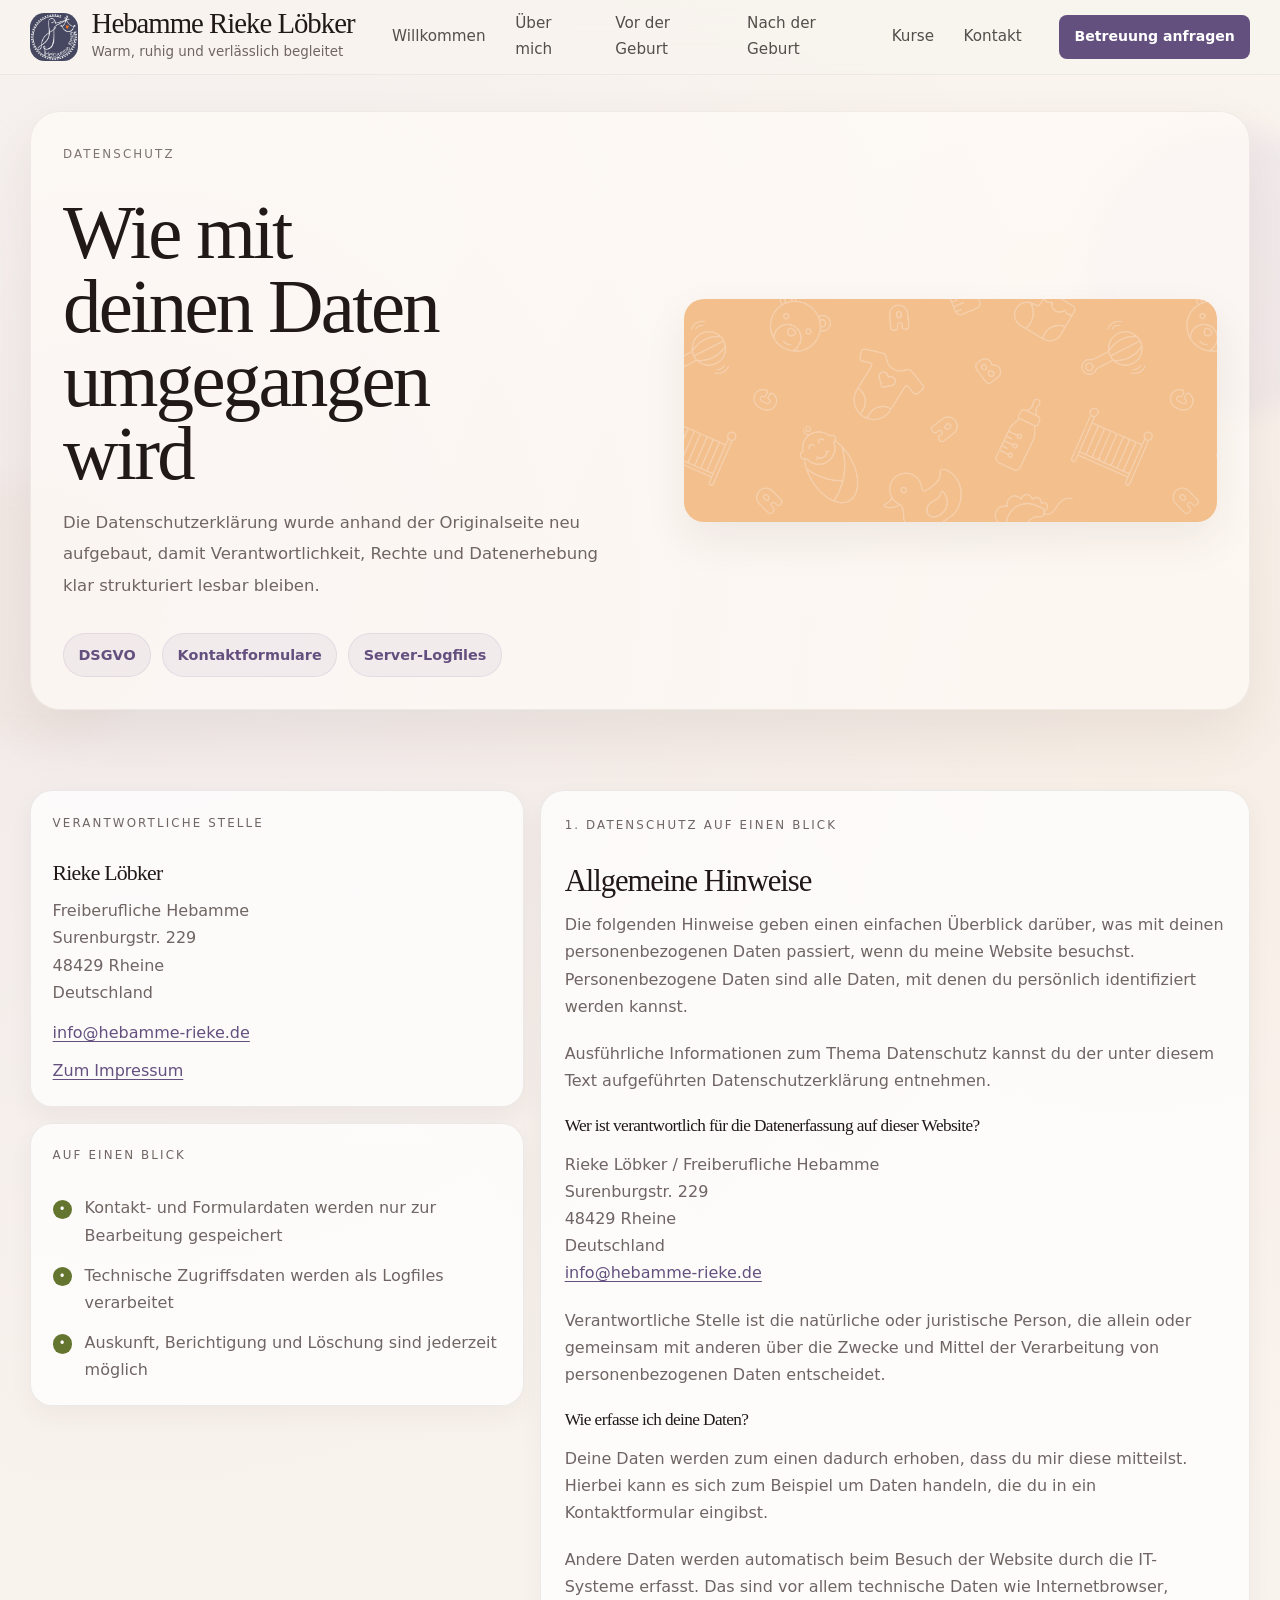
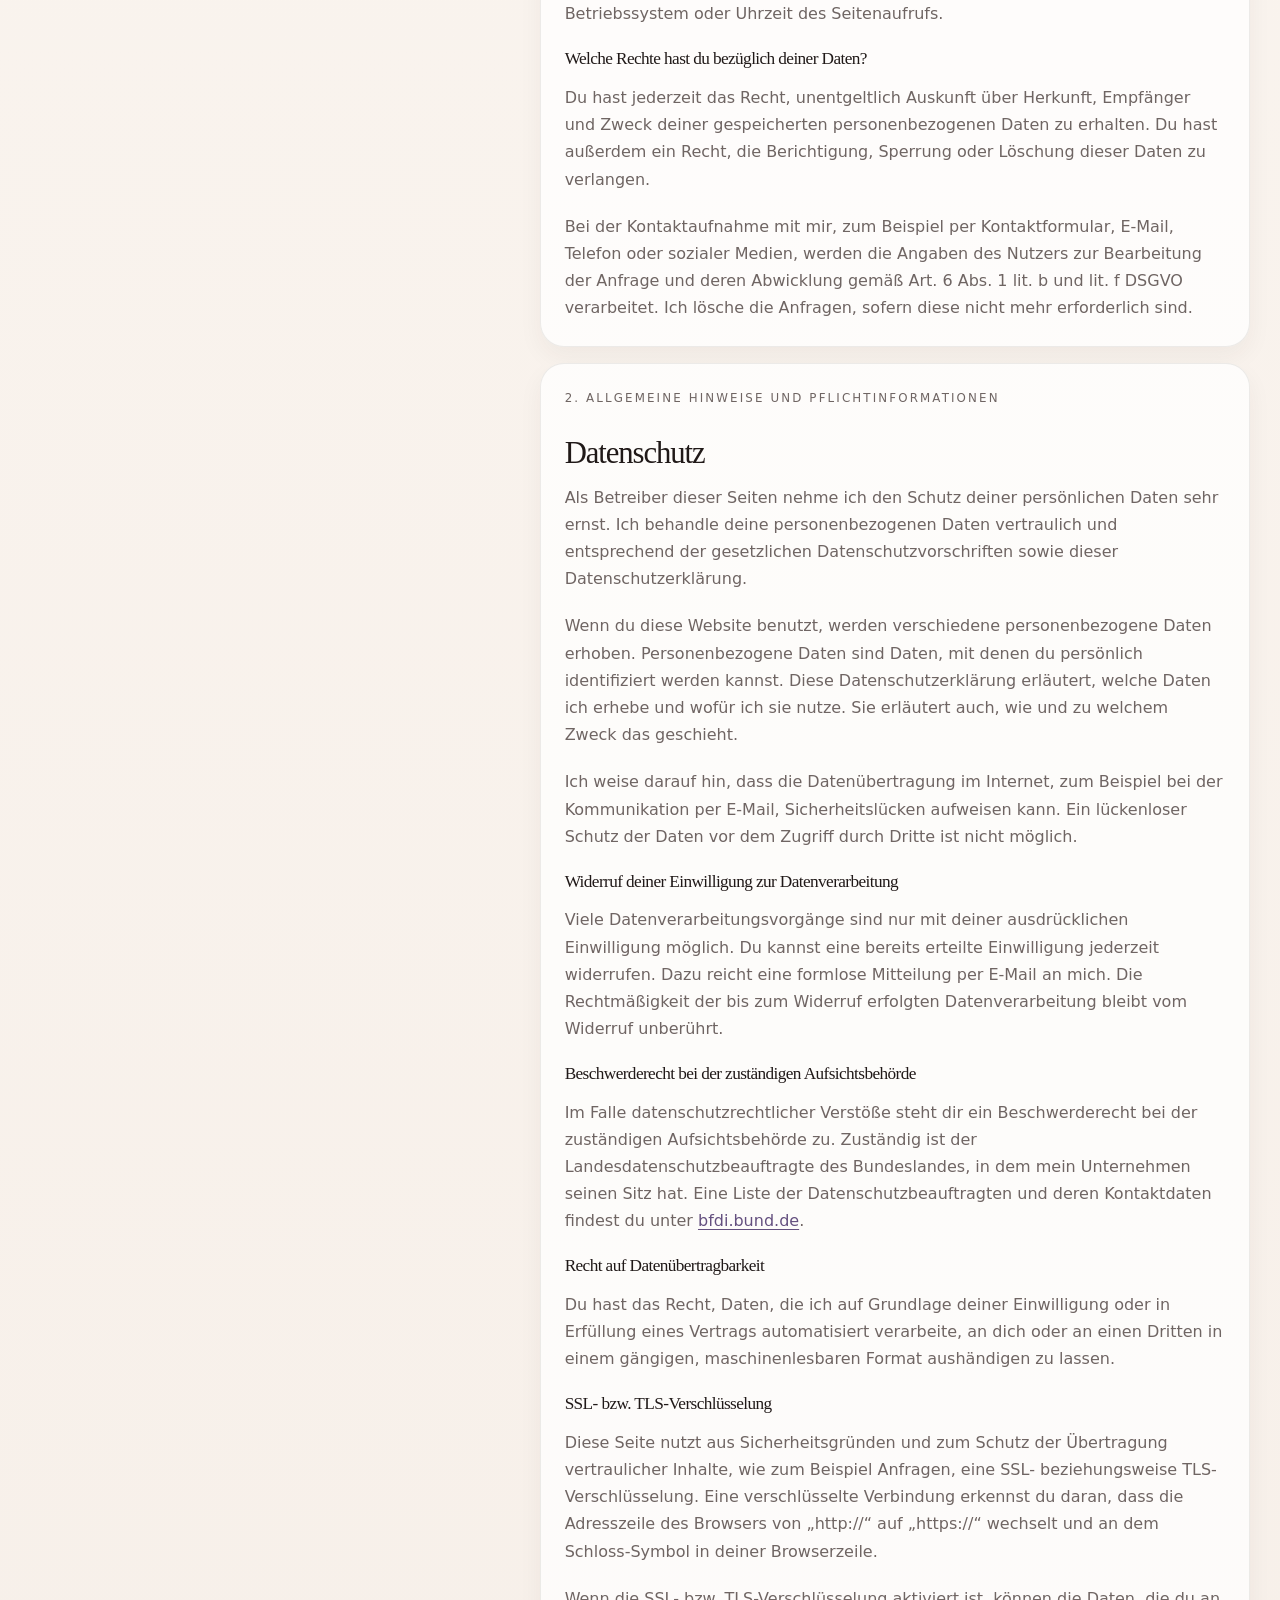
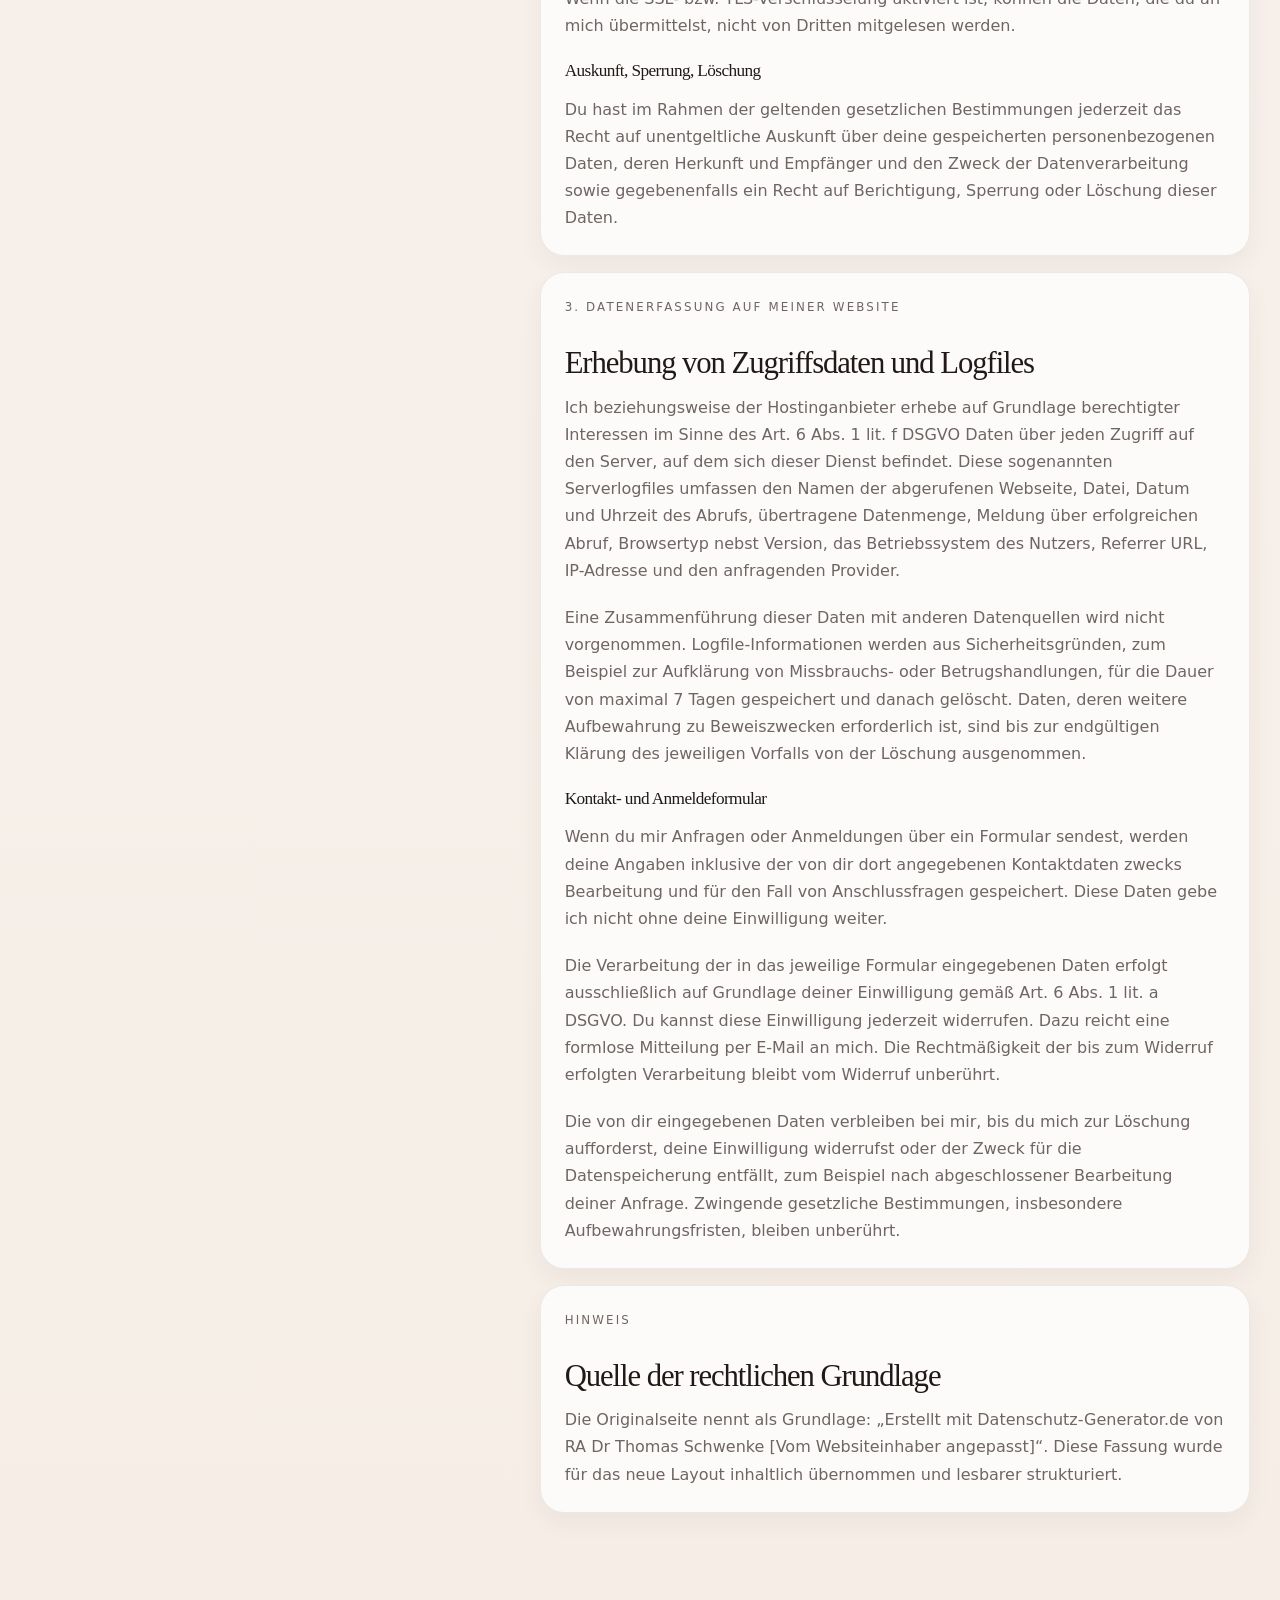
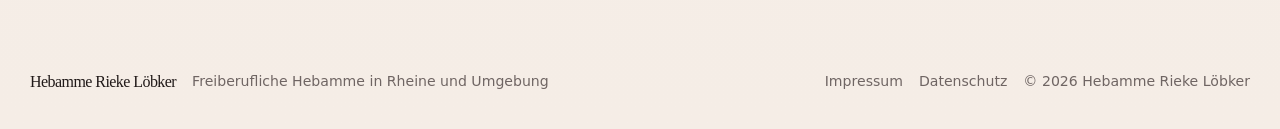
==== datenschutz.html @ e326b0f1 "Keep mobile header fixed on scroll" ====
﻿<!doctype html>
<html lang="de" class="legal-page">
 <head>
  <meta charset="utf-8">
  <meta name="viewport" content="width=device-width, initial-scale=1">
  <base href="./">
  <title>Datenschutz | Hebamme Rieke L&ouml;bker</title>
  <meta name="description" content="Datenschutzerkl&auml;rung von Hebamme Rieke L&ouml;bker auf Basis der Originalseite.">
  <link rel="icon" href="assets/img/favicon.png">
  <link rel="stylesheet" href="assets/css/styles.css?v=17">
 </head>
 <body class="site-shell legal-page" data-page="legal">
  <a class="skip-link" href="#content">Zum Inhalt springen</a>
  <div id="site-header"></div>

  <main id="content" class="page">
   <section class="page-intro">
    <div class="container page-intro__card page-intro__card--split">
     <div class="page-intro__copy">
      <p class="eyebrow">Datenschutz</p>
      <h1>Wie mit deinen Daten umgegangen wird</h1>
      <p class="lede page-intro__lede">Die Datenschutzerkl&auml;rung wurde anhand der Originalseite neu aufgebaut, damit Verantwortlichkeit, Rechte und Datenerhebung klar strukturiert lesbar bleiben.</p>
      <div class="page-intro__meta">
       <span class="badge">DSGVO</span>
       <span class="badge">Kontaktformulare</span>
       <span class="badge">Server-Logfiles</span>
      </div>
     </div>
     <div class="page-intro__media">
      <img src="assets/img/source/Rieke-Petersen_hebamme_rheine_1920x800_2.png" alt="Originales Bannerbild der Website von Hebamme Rieke">
     </div>
    </div>
   </section>

   <section class="section">
    <div class="container legal-layout">
     <aside class="legal-aside">
      <article class="legal-panel">
       <p class="eyebrow">Verantwortliche Stelle</p>
       <h2>Rieke L&ouml;bker</h2>
       <p>Freiberufliche Hebamme<br>Surenburgstr. 229<br>48429 Rheine<br>Deutschland</p>
       <ul class="legal-links">
        <li><a href="mailto:info@hebamme-rieke.de">info@hebamme-rieke.de</a></li>
        <li><a href="impressum.html">Zum Impressum</a></li>
       </ul>
      </article>

      <article class="legal-panel">
       <p class="eyebrow">Auf einen Blick</p>
       <ul class="check-list">
        <li>Kontakt- und Formulardaten werden nur zur Bearbeitung gespeichert</li>
        <li>Technische Zugriffsdaten werden als Logfiles verarbeitet</li>
        <li>Auskunft, Berichtigung und L&ouml;schung sind jederzeit m&ouml;glich</li>
       </ul>
      </article>
     </aside>

     <div class="legal-copy">
      <section class="legal-copy__section">
       <p class="eyebrow">1. Datenschutz auf einen Blick</p>
       <h2>Allgemeine Hinweise</h2>
       <p>Die folgenden Hinweise geben einen einfachen &Uuml;berblick dar&uuml;ber, was mit deinen personenbezogenen Daten passiert, wenn du meine Website besuchst. Personenbezogene Daten sind alle Daten, mit denen du pers&ouml;nlich identifiziert werden kannst.</p>
       <p>Ausf&uuml;hrliche Informationen zum Thema Datenschutz kannst du der unter diesem Text aufgef&uuml;hrten Datenschutzerkl&auml;rung entnehmen.</p>

       <h3>Wer ist verantwortlich f&uuml;r die Datenerfassung auf dieser Website?</h3>
       <p>Rieke L&ouml;bker / Freiberufliche Hebamme<br>Surenburgstr. 229<br>48429 Rheine<br>Deutschland<br><a href="mailto:info@hebamme-rieke.de">info@hebamme-rieke.de</a></p>
       <p>Verantwortliche Stelle ist die nat&uuml;rliche oder juristische Person, die allein oder gemeinsam mit anderen &uuml;ber die Zwecke und Mittel der Verarbeitung von personenbezogenen Daten entscheidet.</p>

       <h3>Wie erfasse ich deine Daten?</h3>
       <p>Deine Daten werden zum einen dadurch erhoben, dass du mir diese mitteilst. Hierbei kann es sich zum Beispiel um Daten handeln, die du in ein Kontaktformular eingibst.</p>
       <p>Andere Daten werden automatisch beim Besuch der Website durch die IT-Systeme erfasst. Das sind vor allem technische Daten wie Internetbrowser, Betriebssystem oder Uhrzeit des Seitenaufrufs.</p>

       <h3>Welche Rechte hast du bez&uuml;glich deiner Daten?</h3>
       <p>Du hast jederzeit das Recht, unentgeltlich Auskunft &uuml;ber Herkunft, Empf&auml;nger und Zweck deiner gespeicherten personenbezogenen Daten zu erhalten. Du hast au&szlig;erdem ein Recht, die Berichtigung, Sperrung oder L&ouml;schung dieser Daten zu verlangen.</p>
       <p>Bei der Kontaktaufnahme mit mir, zum Beispiel per Kontaktformular, E-Mail, Telefon oder sozialer Medien, werden die Angaben des Nutzers zur Bearbeitung der Anfrage und deren Abwicklung gem&auml;&szlig; Art. 6 Abs. 1 lit. b und lit. f DSGVO verarbeitet. Ich l&ouml;sche die Anfragen, sofern diese nicht mehr erforderlich sind.</p>
      </section>

      <section class="legal-copy__section">
       <p class="eyebrow">2. Allgemeine Hinweise und Pflichtinformationen</p>
       <h2>Datenschutz</h2>
       <p>Als Betreiber dieser Seiten nehme ich den Schutz deiner pers&ouml;nlichen Daten sehr ernst. Ich behandle deine personenbezogenen Daten vertraulich und entsprechend der gesetzlichen Datenschutzvorschriften sowie dieser Datenschutzerkl&auml;rung.</p>
       <p>Wenn du diese Website benutzt, werden verschiedene personenbezogene Daten erhoben. Personenbezogene Daten sind Daten, mit denen du pers&ouml;nlich identifiziert werden kannst. Diese Datenschutzerkl&auml;rung erl&auml;utert, welche Daten ich erhebe und wof&uuml;r ich sie nutze. Sie erl&auml;utert auch, wie und zu welchem Zweck das geschieht.</p>
       <p>Ich weise darauf hin, dass die Daten&uuml;bertragung im Internet, zum Beispiel bei der Kommunikation per E-Mail, Sicherheitsl&uuml;cken aufweisen kann. Ein l&uuml;ckenloser Schutz der Daten vor dem Zugriff durch Dritte ist nicht m&ouml;glich.</p>

       <h3>Widerruf deiner Einwilligung zur Datenverarbeitung</h3>
       <p>Viele Datenverarbeitungsvorg&auml;nge sind nur mit deiner ausdr&uuml;cklichen Einwilligung m&ouml;glich. Du kannst eine bereits erteilte Einwilligung jederzeit widerrufen. Dazu reicht eine formlose Mitteilung per E-Mail an mich. Die Rechtm&auml;&szlig;igkeit der bis zum Widerruf erfolgten Datenverarbeitung bleibt vom Widerruf unber&uuml;hrt.</p>

       <h3>Beschwerderecht bei der zust&auml;ndigen Aufsichtsbeh&ouml;rde</h3>
       <p>Im Falle datenschutzrechtlicher Verst&ouml;&szlig;e steht dir ein Beschwerderecht bei der zust&auml;ndigen Aufsichtsbeh&ouml;rde zu. Zust&auml;ndig ist der Landesdatenschutzbeauftragte des Bundeslandes, in dem mein Unternehmen seinen Sitz hat. Eine Liste der Datenschutzbeauftragten und deren Kontaktdaten findest du unter <a href="https://www.bfdi.bund.de/DE/Infothek/Anschriften_Links/anschriften_links-node.html" target="_blank" rel="noreferrer">bfdi.bund.de</a>.</p>

       <h3>Recht auf Daten&uuml;bertragbarkeit</h3>
       <p>Du hast das Recht, Daten, die ich auf Grundlage deiner Einwilligung oder in Erf&uuml;llung eines Vertrags automatisiert verarbeite, an dich oder an einen Dritten in einem g&auml;ngigen, maschinenlesbaren Format aush&auml;ndigen zu lassen.</p>

       <h3>SSL- bzw. TLS-Verschl&uuml;sselung</h3>
       <p>Diese Seite nutzt aus Sicherheitsgr&uuml;nden und zum Schutz der &Uuml;bertragung vertraulicher Inhalte, wie zum Beispiel Anfragen, eine SSL- beziehungsweise TLS-Verschl&uuml;sselung. Eine verschl&uuml;sselte Verbindung erkennst du daran, dass die Adresszeile des Browsers von &bdquo;http://&ldquo; auf &bdquo;https://&ldquo; wechselt und an dem Schloss-Symbol in deiner Browserzeile.</p>
       <p>Wenn die SSL- bzw. TLS-Verschl&uuml;sselung aktiviert ist, k&ouml;nnen die Daten, die du an mich &uuml;bermittelst, nicht von Dritten mitgelesen werden.</p>

       <h3>Auskunft, Sperrung, L&ouml;schung</h3>
       <p>Du hast im Rahmen der geltenden gesetzlichen Bestimmungen jederzeit das Recht auf unentgeltliche Auskunft &uuml;ber deine gespeicherten personenbezogenen Daten, deren Herkunft und Empf&auml;nger und den Zweck der Datenverarbeitung sowie gegebenenfalls ein Recht auf Berichtigung, Sperrung oder L&ouml;schung dieser Daten.</p>
      </section>

      <section class="legal-copy__section">
       <p class="eyebrow">3. Datenerfassung auf meiner Website</p>
       <h2>Erhebung von Zugriffsdaten und Logfiles</h2>
       <p>Ich beziehungsweise der Hostinganbieter erhebe auf Grundlage berechtigter Interessen im Sinne des Art. 6 Abs. 1 lit. f DSGVO Daten &uuml;ber jeden Zugriff auf den Server, auf dem sich dieser Dienst befindet. Diese sogenannten Serverlogfiles umfassen den Namen der abgerufenen Webseite, Datei, Datum und Uhrzeit des Abrufs, &uuml;bertragene Datenmenge, Meldung &uuml;ber erfolgreichen Abruf, Browsertyp nebst Version, das Betriebssystem des Nutzers, Referrer URL, IP-Adresse und den anfragenden Provider.</p>
       <p>Eine Zusammenf&uuml;hrung dieser Daten mit anderen Datenquellen wird nicht vorgenommen. Logfile-Informationen werden aus Sicherheitsgr&uuml;nden, zum Beispiel zur Aufkl&auml;rung von Missbrauchs- oder Betrugshandlungen, f&uuml;r die Dauer von maximal 7 Tagen gespeichert und danach gel&ouml;scht. Daten, deren weitere Aufbewahrung zu Beweiszwecken erforderlich ist, sind bis zur endg&uuml;ltigen Kl&auml;rung des jeweiligen Vorfalls von der L&ouml;schung ausgenommen.</p>

       <h3>Kontakt- und Anmeldeformular</h3>
       <p>Wenn du mir Anfragen oder Anmeldungen &uuml;ber ein Formular sendest, werden deine Angaben inklusive der von dir dort angegebenen Kontaktdaten zwecks Bearbeitung und f&uuml;r den Fall von Anschlussfragen gespeichert. Diese Daten gebe ich nicht ohne deine Einwilligung weiter.</p>
       <p>Die Verarbeitung der in das jeweilige Formular eingegebenen Daten erfolgt ausschlie&szlig;lich auf Grundlage deiner Einwilligung gem&auml;&szlig; Art. 6 Abs. 1 lit. a DSGVO. Du kannst diese Einwilligung jederzeit widerrufen. Dazu reicht eine formlose Mitteilung per E-Mail an mich. Die Rechtm&auml;&szlig;igkeit der bis zum Widerruf erfolgten Verarbeitung bleibt vom Widerruf unber&uuml;hrt.</p>
       <p>Die von dir eingegebenen Daten verbleiben bei mir, bis du mich zur L&ouml;schung aufforderst, deine Einwilligung widerrufst oder der Zweck f&uuml;r die Datenspeicherung entf&auml;llt, zum Beispiel nach abgeschlossener Bearbeitung deiner Anfrage. Zwingende gesetzliche Bestimmungen, insbesondere Aufbewahrungsfristen, bleiben unber&uuml;hrt.</p>
      </section>

      <section class="legal-copy__section">
       <p class="eyebrow">Hinweis</p>
       <h2>Quelle der rechtlichen Grundlage</h2>
       <p>Die Originalseite nennt als Grundlage: &bdquo;Erstellt mit Datenschutz-Generator.de von RA Dr Thomas Schwenke [Vom Websiteinhaber angepasst]&ldquo;. Diese Fassung wurde f&uuml;r das neue Layout inhaltlich &uuml;bernommen und lesbarer strukturiert.</p>
      </section>
     </div>
    </div>
   </section>
  </main>

  <div id="site-footer"></div>
  <a id="mobile-cta" class="mobile-sticky-cta" href="kontakt.html#kontaktformular"></a>
  <script src="assets/js/main.js?v=17" defer></script>
 </body>
</html>
---- assets/css/styles.css ----
﻿:root {
  --bg: #f6efe8;
  --bg-soft: #fbf6f2;
  --surface: #fffdf9;
  --surface-alt: #f2e9e3;
  --text: #201918;
  --text-soft: #6f6563;
  --line: rgba(32, 25, 24, 0.08);
  --line-strong: rgba(32, 25, 24, 0.14);
  --violet: #7d669f;
  --violet-deep: #64507f;
  --sage: #dfe9b3;
  --sage-deep: #879851;
  --blush: #efe5e8;
  --sand: #ece4dc;
  --ink: #1c1716;
  --shadow: 0 18px 44px rgba(64, 42, 30, 0.08);
  --shadow-soft: 0 10px 24px rgba(64, 42, 30, 0.05);
  --radius-xl: 30px;
  --radius-lg: 22px;
  --radius-md: 16px;
  --container: 1220px;
}

*,
*::before,
*::after {
  box-sizing: border-box;
}

html {
  scroll-behavior: smooth;
}

body {
  margin: 0;
  background:
    radial-gradient(circle at 10% 12%, rgba(125, 102, 159, 0.08), transparent 22%),
    radial-gradient(circle at 88% 14%, rgba(208, 157, 112, 0.08), transparent 20%),
    linear-gradient(180deg, #fbf6f1 0%, #f5ede6 100%);
  color: var(--text);
  font-family: "Avenir Next", "Segoe UI", system-ui, sans-serif;
  line-height: 1.7;
  text-rendering: optimizeLegibility;
  -webkit-font-smoothing: antialiased;
  overflow-x: hidden;
}

img {
  display: block;
  max-width: 100%;
}

a {
  color: inherit;
  text-decoration: none;
}

button,
input,
textarea,
select {
  font: inherit;
}

button {
  cursor: pointer;
}

::selection {
  background: rgba(125, 102, 159, 0.18);
}

.sr-only {
  position: absolute;
  width: 1px;
  height: 1px;
  padding: 0;
  margin: -1px;
  overflow: hidden;
  clip: rect(0, 0, 0, 0);
  white-space: nowrap;
  border: 0;
}

.skip-link {
  position: absolute;
  left: -999px;
  top: 1rem;
  z-index: 100;
  padding: 0.8rem 1rem;
  border-radius: 999px;
  background: #fff;
  border: 1px solid var(--line);
}

.skip-link:focus {
  left: 1rem;
}

.container {
  width: min(calc(100% - 2rem), var(--container));
  margin-inline: auto;
}

.site-shell::before,
.site-shell::after {
  content: "";
  position: fixed;
  z-index: -1;
  border-radius: 999px;
  pointer-events: none;
  filter: blur(12px);
  opacity: 0.8;
}

.site-shell::before {
  width: 18rem;
  height: 18rem;
  top: 8rem;
  right: -6rem;
  background: rgba(220, 211, 229, 0.34);
}

.site-shell::after {
  width: 16rem;
  height: 16rem;
  left: -6rem;
  bottom: 10rem;
  background: rgba(238, 223, 212, 0.4);
}

h1,
h2,
h3,
h4,
.brand__name,
.site-footer__title {
  margin: 0;
  font-family: Georgia, "Times New Roman", serif;
  font-weight: 500;
  letter-spacing: -0.035em;
  line-height: 0.96;
}

h1 {
  font-size: clamp(3.3rem, 7vw, 6rem);
}

h2 {
  font-size: clamp(2.2rem, 4.6vw, 4rem);
}

h3 {
  font-size: clamp(1.35rem, 2vw, 1.9rem);
}

p {
  margin: 0;
  color: var(--text-soft);
}

.lede {
  font-size: 1.03rem;
  line-height: 1.9;
}

.eyebrow {
  margin: 0 0 1rem;
  color: #7d736f;
  font-size: 0.74rem;
  letter-spacing: 0.18em;
  text-transform: uppercase;
}

.eyebrow--light {
  color: rgba(255, 255, 255, 0.72);
}

.page {
  padding-bottom: 3rem;
}

#kontaktformular {
  scroll-margin-top: 6.5rem;
}

.section {
  padding: 5rem 0;
}

.section--soft {
  background: rgba(255, 251, 247, 0.35);
  border-top: 1px solid rgba(32, 25, 24, 0.04);
  border-bottom: 1px solid rgba(32, 25, 24, 0.04);
}

.section--cream,
.section--tint {
  background: rgba(255, 251, 247, 0.42);
  border-top: 1px solid rgba(32, 25, 24, 0.04);
  border-bottom: 1px solid rgba(32, 25, 24, 0.04);
}

.section-header {
  display: grid;
  gap: 0.9rem;
  margin-bottom: 2rem;
  max-width: 42rem;
}

.section-header--center,
.section-header--narrow {
  justify-items: center;
  text-align: center;
  margin-inline: auto;
}

.section-header--between {
  display: flex;
  justify-content: space-between;
  align-items: end;
  gap: 1rem;
  max-width: none;
}

.quote-arrows {
  display: inline-flex;
  gap: 0.45rem;
}

.quote-arrows span {
  display: inline-grid;
  place-items: center;
  width: 2.1rem;
  height: 2.1rem;
  border: 1px solid var(--line);
  border-radius: 999px;
  background: rgba(255, 255, 255, 0.72);
  color: var(--text-soft);
  font-size: 1rem;
}

.button {
  display: inline-flex;
  align-items: center;
  justify-content: center;
  min-height: 3rem;
  padding: 0.78rem 1.2rem;
  border: 1px solid transparent;
  border-radius: 10px;
  background: var(--violet-deep);
  color: #fff;
  font-size: 0.95rem;
  font-weight: 600;
  box-shadow: 0 12px 28px rgba(100, 80, 127, 0.18);
  transition: transform 0.2s ease, filter 0.2s ease;
}

.button:hover {
  transform: translateY(-1px);
  filter: brightness(1.02);
}

.button--soft {
  background: transparent;
  color: var(--text);
  border-color: var(--line);
  box-shadow: none;
}

.button--sage {
  background: #2a241f;
  box-shadow: none;
}

.button--light {
  width: 100%;
  background: #fff;
  color: var(--text);
  box-shadow: none;
}

.text-link {
  display: inline-flex;
  align-items: center;
  min-height: 3rem;
  color: var(--text);
  font-size: 0.95rem;
}

.text-link--strong {
  color: var(--violet-deep);
  font-weight: 600;
}

.site-header {
  position: fixed;
  top: 0;
  left: 0;
  right: 0;
  z-index: 40;
  background: rgba(248, 243, 238, 0.92);
  border-bottom: 1px solid rgba(32, 25, 24, 0.05);
  backdrop-filter: blur(18px);
}

#site-header {
  height: var(--header-offset, 0px);
}

.site-header__top {
  display: none;
}

.site-header__bar {
  display: grid;
  grid-template-columns: auto 1fr auto;
  align-items: center;
  gap: 1.5rem;
  min-height: 74px;
}

.brand {
  display: inline-flex;
  align-items: center;
  gap: 0.85rem;
  min-width: 0;
}

.brand__mark {
  width: 3rem;
  height: 3rem;
  overflow: hidden;
  border-radius: 0.9rem;
}

.brand__mark img {
  width: 100%;
  height: 100%;
  object-fit: cover;
}

.brand__name {
  display: block;
  font-size: 1.8rem;
  color: var(--text);
}

.brand__tagline {
  display: block;
  margin-top: 0.18rem;
  font-size: 0.84rem;
  color: var(--text-soft);
}

.site-nav__toggle {
  display: none;
}

.site-nav {
  position: static;
  display: block;
}

.site-nav__panel {
  width: auto;
  padding: 0;
  margin: 0;
  border: 0;
  background: transparent;
  box-shadow: none;
}

.site-nav__list {
  display: flex;
  justify-content: center;
  align-items: center;
  gap: 0.15rem;
  padding: 0;
  margin: 0;
  list-style: none;
}

.site-nav__link {
  display: block;
  padding: 0.65rem 0.85rem;
  border-radius: 999px;
  color: rgba(32, 25, 24, 0.76);
  font-size: 0.95rem;
  font-weight: 500;
}

.site-nav__link:hover,
.site-nav__link:focus-visible,
.site-nav__link[aria-current="page"] {
  color: var(--violet-deep);
  background: rgba(125, 102, 159, 0.1);
}

.site-header__cta {
  display: inline-flex;
  align-items: center;
  justify-content: center;
  min-height: 2.5rem;
  padding: 0.6rem 0.95rem;
  border-radius: 8px;
  background: var(--violet-deep);
  color: #fff;
  font-size: 0.88rem;
  font-weight: 600;
}

.hero--editorial {
  padding: 4rem 0 5rem;
}

.hero__grid {
  display: grid;
  gap: 3rem;
  align-items: center;
}

.hero__grid--editorial {
  grid-template-columns: minmax(0, 0.9fr) minmax(300px, 0.78fr);
}

.hero__content--editorial {
  max-width: 33rem;
}

.hero__kicker {
  margin: 0 0 1rem;
  color: #8e7d78;
  font-size: 0.72rem;
  letter-spacing: 0.2em;
  text-transform: uppercase;
}

.hero__title--editorial {
  max-width: 9ch;
}

.hero__title--editorial em {
  display: block;
  color: var(--violet-deep);
  font-style: italic;
  font-weight: 400;
}

.hero__lede--editorial {
  max-width: 30rem;
  margin-top: 1.35rem;
}

.hero__actions {
  display: flex;
  flex-wrap: wrap;
  gap: 0.9rem 1rem;
  margin-top: 1.6rem;
}

.hero-portrait {
  overflow: hidden;
  border-radius: 16px;
  background: #c98d60;
  box-shadow: 0 20px 40px rgba(74, 53, 36, 0.14);
}

.hero-portrait img {
  width: 100%;
  aspect-ratio: 1 / 1.06;
  object-fit: cover;
}

.service-mosaic {
  display: grid;
  grid-template-columns: 1fr;
  gap: 1rem;
}

.service-mosaic > * {
  min-width: 0;
}

.feature-tile {
  min-height: 0;
  padding: 1.55rem;
  border-radius: 20px;
  border: 1px solid var(--line);
  background: rgba(255, 255, 255, 0.72);
  box-shadow: var(--shadow-soft);
}

.feature-tile--sage {
  background: #edf1d5;
}

.feature-tile--blush {
  background: #eee6ea;
}

.feature-tile--wide {
  display: grid;
  grid-template-columns: 1fr;
  gap: 1rem;
  align-items: center;
}

.feature-tile__content {
  min-width: 0;
}

.feature-tile__icon {
  color: var(--violet-deep);
  font-size: 0.95rem;
}

.feature-tile h3 {
  margin-top: 1.2rem;
  line-height: 1.04;
}

.feature-tile p {
  margin-top: 0.7rem;
}

.feature-tile__link {
  display: inline-flex;
  margin-top: 1.3rem;
  color: var(--text);
  font-size: 0.94rem;
}

.feature-tile__media {
  overflow: hidden;
  border-radius: 14px;
}

.feature-tile__media img {
  width: 100%;
  aspect-ratio: 1 / 0.94;
  object-fit: cover;
  filter: grayscale(1);
}

.about-feature,
.split,
.contact-grid {
  display: grid;
  grid-template-columns: minmax(260px, 0.9fr) minmax(0, 1.1fr);
  gap: 2rem;
  align-items: center;
}

.split--reverse {
  grid-template-columns: minmax(0, 1.05fr) minmax(260px, 0.95fr);
}

.about-feature__media img,
.media-card img,
.page-intro__media img {
  width: 100%;
  border-radius: 20px;
  box-shadow: var(--shadow);
  object-fit: cover;
}

.about-stats {
  display: flex;
  flex-wrap: wrap;
  gap: 1.8rem;
  margin-top: 1.8rem;
}

.about-stats strong {
  display: block;
  font-family: Georgia, "Times New Roman", serif;
  font-size: 1.75rem;
  color: var(--text);
}

.about-stats span {
  font-size: 0.9rem;
  color: var(--text-soft);
}

.process-stack,
.process-list {
  display: grid;
  gap: 1rem;
  padding: 0;
  margin: 0;
  list-style: none;
}

.process-step,
.process-item {
  display: grid;
  grid-template-columns: auto 1fr;
  gap: 1rem;
  align-items: start;
  padding: 1rem 0;
  border-bottom: 1px solid rgba(32, 25, 24, 0.08);
}

.process-step:last-child,
.process-item:last-child {
  border-bottom: 0;
}

.process-step__dot,
.process-item__num {
  width: 2rem;
  height: 2rem;
  display: inline-flex;
  align-items: center;
  justify-content: center;
  margin-top: 0.15rem;
  border-radius: 999px;
  color: var(--ink);
  font-size: 0.82rem;
  background: #eadff3;
}

.process-step__dot--sand {
  background: #ece4dc;
}

.process-step__dot--sage {
  background: #dce8b6;
}

.quote-grid {
  display: grid;
  gap: 1rem;
}

.quote-grid--editorial {
  grid-template-columns: repeat(2, minmax(0, 1fr));
}

.quote-card,
.service-card,
.story-card,
.process-card,
.contact-card,
.info-card,
.legal-card {
  padding: 1.4rem;
  border-radius: 22px;
  border: 1px solid var(--line);
  background: rgba(255, 255, 255, 0.74);
  box-shadow: var(--shadow-soft);
}

.legal-layout {
  display: grid;
  grid-template-columns: minmax(250px, 0.82fr) minmax(0, 1.18fr);
  gap: 1rem;
  align-items: start;
}

.legal-aside {
  display: grid;
  gap: 1rem;
  position: sticky;
  top: 6rem;
}

.legal-panel {
  display: grid;
  gap: 0.8rem;
  padding: 1.35rem;
  border-radius: 22px;
  border: 1px solid var(--line);
  background: rgba(255, 255, 255, 0.74);
  box-shadow: var(--shadow-soft);
}

.legal-panel h2,
.legal-panel h3 {
  font-size: clamp(1.2rem, 1.7vw, 1.6rem);
  line-height: 1.05;
}

.legal-panel p,
.legal-panel li,
.legal-copy__section p,
.legal-copy__section li {
  color: var(--text-soft);
}

.legal-copy {
  display: grid;
  gap: 1rem;
}

.legal-copy__section {
  display: grid;
  gap: 0.9rem;
  padding: 1.5rem;
  border-radius: 24px;
  border: 1px solid var(--line);
  background: rgba(255, 255, 255, 0.74);
  box-shadow: var(--shadow-soft);
}

.legal-copy__section h2 {
  font-size: clamp(1.55rem, 2.4vw, 2.2rem);
  line-height: 1.02;
}

.legal-copy__section h3 {
  margin: 0.45rem 0 0;
  font-size: 1.08rem;
  line-height: 1.18;
}

.legal-copy__section p + p {
  margin-top: 0.35rem;
}

.legal-links,
.legal-meta-list {
  display: grid;
  gap: 0.7rem;
  margin: 0;
  padding: 0;
  list-style: none;
}

.legal-links a,
.legal-panel a,
.legal-copy__section a {
  color: var(--violet-deep);
  text-decoration: underline;
  text-underline-offset: 0.18rem;
}

.legal-meta-list li {
  padding-bottom: 0.7rem;
  border-bottom: 1px solid var(--line);
}

.legal-meta-list li:last-child {
  padding-bottom: 0;
  border-bottom: 0;
}

.legal-kicker {
  display: inline-flex;
  align-items: center;
  gap: 0.45rem;
  padding: 0.5rem 0.8rem;
  border-radius: 999px;
  background: rgba(125, 102, 159, 0.08);
  color: var(--violet-deep);
  font-size: 0.82rem;
  font-weight: 600;
}

.quote-card__stars {
  color: #69701f;
  letter-spacing: 0.18em;
  font-size: 0.82rem;
}

.quote-card blockquote {
  margin: 1rem 0 0;
  font-family: Georgia, "Times New Roman", serif;
  color: var(--text);
  line-height: 1.8;
}

.quote-card__footer {
  display: flex;
  align-items: center;
  gap: 0.8rem;
  margin-top: 1.2rem;
}

.quote-card__badge {
  width: 1.05rem;
  height: 1.05rem;
  border-radius: 999px;
}

.quote-card__badge--violet {
  background: #dbcdf1;
}

.quote-card__badge--sage {
  background: #cde38b;
}

.quote-arrows {
  display: inline-flex;
  gap: 0.55rem;
}

.quote-arrows span {
  width: 2rem;
  height: 2rem;
  display: inline-flex;
  align-items: center;
  justify-content: center;
  border-radius: 999px;
  border: 1px solid var(--line);
  background: rgba(255, 255, 255, 0.72);
}

.card-grid {
  display: grid;
  gap: 1rem;
}

.card-grid--3 {
  grid-template-columns: repeat(3, minmax(0, 1fr));
}

.card-grid--2 {
  grid-template-columns: repeat(2, minmax(0, 1fr));
}

.service-card {
  overflow: hidden;
}

.service-card__media {
  overflow: hidden;
  border-radius: 16px;
  aspect-ratio: 16 / 10;
}

.service-card__media img {
  width: 100%;
  height: 100%;
  object-fit: cover;
}

.service-card__body {
  padding-top: 1rem;
}

.service-card__meta {
  color: var(--violet-deep);
  font-size: 0.78rem;
  text-transform: uppercase;
  letter-spacing: 0.16em;
}

.service-card__actions {
  margin-top: 1rem;
}

.story-card {
  display: grid;
  gap: 1rem;
}

.media-card {
  overflow: hidden;
  border-radius: 22px;
}

.media-card--portrait {
  aspect-ratio: 1 / 1.08;
}

.media-card--landscape {
  aspect-ratio: 1.2 / 0.8;
}

.contact-band {
  display: grid;
  grid-template-columns: minmax(0, 1fr) minmax(320px, 0.82fr);
  gap: 2rem;
  padding: 3rem;
  border-radius: 34px;
  background: linear-gradient(180deg, #705b8e, #68537f);
  color: rgba(255, 255, 255, 0.94);
  box-shadow: var(--shadow);
}

.contact-band h2,
.contact-band p,
.contact-band a,
.contact-band span {
  color: inherit;
}

.contact-band__list {
  display: grid;
  gap: 0.75rem;
  padding: 0;
  margin: 1.4rem 0 0;
  list-style: none;
}

.contact-band__list li {
  display: flex;
  align-items: center;
  gap: 0.75rem;
}

.contact-band__icon {
  width: 1.25rem;
  text-align: center;
}

.contact-band__form {
  padding: 1.35rem;
  border-radius: 22px;
  background: rgba(255, 255, 255, 0.08);
  border: 1px solid rgba(255, 255, 255, 0.08);
}

.field {
  display: grid;
  gap: 0.4rem;
}

.field + .field {
  margin-top: 0.8rem;
}

.field label {
  font-size: 0.76rem;
  letter-spacing: 0.08em;
  text-transform: uppercase;
  color: rgba(255, 255, 255, 0.82);
}

.field input,
.field textarea {
  width: 100%;
  padding: 0.9rem 1rem;
  border: 1px solid var(--line-strong);
  border-radius: 12px;
  background: rgba(255, 255, 255, 0.05);
  color: inherit;
}

.field textarea {
  min-height: 8.5rem;
  resize: vertical;
}

.field input::placeholder,
.field textarea::placeholder {
  color: rgba(255, 255, 255, 0.58);
}

.contact-card .field label,
.contact-form .field label {
  color: var(--text-soft);
}

.contact-card .field input,
.contact-card .field textarea,
.contact-form .field input,
.contact-form .field textarea {
  background: rgba(255, 255, 255, 0.86);
  color: var(--text);
}

.contact-card .field input::placeholder,
.contact-card .field textarea::placeholder,
.contact-form .field input::placeholder,
.contact-form .field textarea::placeholder {
  color: rgba(32, 25, 24, 0.44);
}

.contact-list {
  display: grid;
  gap: 0.75rem;
  padding: 0;
  margin: 1rem 0 0;
  list-style: none;
}

.contact-list__item {
  display: grid;
  gap: 0.2rem;
  padding: 0.95rem 1rem;
  border-radius: 14px;
  background: rgba(255, 255, 255, 0.6);
}

.contact-grid--contact-page {
  align-items: start;
}

.contact-list__item a {
  color: var(--violet-deep);
  font-weight: 600;
}

.form-actions {
  display: flex;
  flex-wrap: wrap;
  gap: 0.8rem;
  margin-top: 1rem;
}

.form-note {
  font-size: 0.92rem;
  color: var(--text-soft);
}

.two-col {
  display: grid;
  grid-template-columns: repeat(2, minmax(0, 1fr));
  gap: 1rem;
}

.bullet-list {
  display: grid;
  gap: 0.7rem;
  padding-left: 1rem;
}

.bullet-list li::marker {
  color: var(--sage-deep);
}

.divider {
  height: 1px;
  background: rgba(32, 25, 24, 0.1);
}

.page-intro {
  padding: 2.25rem 0 0;
}

.page-intro__card {
  display: grid;
  gap: 2rem;
  padding: 2rem;
  border-radius: 30px;
  border: 1px solid rgba(32, 25, 24, 0.06);
  background: rgba(255, 251, 247, 0.7);
  box-shadow: 0 24px 54px rgba(77, 57, 43, 0.08);
}

.page-intro__card--split {
  grid-template-columns: minmax(0, 1.05fr) minmax(300px, 0.95fr);
  align-items: center;
}

.page-intro__card--split h1 {
  max-width: 9.8ch;
  font-size: clamp(3.2rem, 6vw, 5.5rem);
}

.page-intro__copy {
  display: grid;
  gap: 1rem;
}

.page-intro__lede {
  max-width: 34rem;
}

.page-intro__media {
  position: relative;
}

.page-intro__media-note {
  position: absolute;
  left: -1.2rem;
  bottom: -1rem;
  max-width: 15rem;
  padding: 0.95rem 1rem;
  border: 1px solid rgba(32, 25, 24, 0.05);
  border-radius: 0 0 16px 16px;
  background: rgba(255, 255, 255, 0.94);
  color: var(--text-soft);
  font-family: Georgia, "Times New Roman", serif;
  font-size: 0.96rem;
  font-style: italic;
  line-height: 1.5;
  box-shadow: var(--shadow-soft);
}

.page-intro__meta {
  display: flex;
  flex-wrap: wrap;
  gap: 0.7rem;
  margin-top: 1rem;
}

.badge,
.chip {
  display: inline-flex;
  align-items: center;
  min-height: 2.5rem;
  padding: 0.55rem 0.9rem;
  border-radius: 999px;
  background: rgba(125, 102, 159, 0.08);
  color: var(--violet-deep);
  border: 1px solid rgba(125, 102, 159, 0.12);
  font-size: 0.9rem;
  font-weight: 600;
}

.legal-card h2 {
  margin-top: 1.4rem;
}

.legal-card h2:first-child {
  margin-top: 0;
}

.editorial-stack {
  display: grid;
  gap: 1rem;
}

.editorial-mosaic {
  display: grid;
  grid-template-columns: 1.05fr 0.95fr;
  gap: 1rem;
  align-items: start;
}

.editorial-mosaic__visuals {
  display: grid;
  grid-template-columns: 1fr 1fr;
  gap: 1rem;
}

.editorial-mosaic__visuals img,
.gallery-row img,
.course-card__image img,
.spotlight__media img {
  width: 100%;
  height: 100%;
  object-fit: cover;
  border-radius: 22px;
  box-shadow: var(--shadow);
}

.editorial-mosaic__visuals img:first-child {
  grid-row: span 2;
}

.philosophy-grid {
  display: grid;
  grid-template-columns: 1.15fr 0.85fr;
  gap: 1rem;
}

.philosophy-grid__stack {
  display: grid;
  gap: 1rem;
}

.philosophy-card {
  display: grid;
  gap: 0.9rem;
  min-height: 100%;
  padding: 1.5rem;
  border: 1px solid var(--line);
  border-radius: 22px;
  background: rgba(255, 255, 255, 0.68);
  box-shadow: var(--shadow-soft);
}

.philosophy-card--violet {
  background: linear-gradient(180deg, #775f99, #695384);
  color: rgba(255, 255, 255, 0.96);
}

.philosophy-card--sage {
  background: rgba(227, 236, 184, 0.54);
}

.philosophy-card--blush {
  background: rgba(240, 231, 234, 0.78);
}

.philosophy-card p,
.philosophy-card li,
.philosophy-card strong,
.philosophy-card span {
  color: inherit;
}

.timeline {
  position: relative;
  display: grid;
  gap: 2rem;
  max-width: 48rem;
  margin: 0 auto;
}

.timeline::before {
  content: "";
  position: absolute;
  top: 0.5rem;
  bottom: 0.5rem;
  left: calc(50% - 1px);
  width: 2px;
  background: linear-gradient(180deg, rgba(125, 102, 159, 0.22), rgba(125, 102, 159, 0.7), rgba(125, 102, 159, 0.22));
}

.timeline__item {
  position: relative;
  display: grid;
  grid-template-columns: 1fr 1fr;
  gap: 2rem;
  align-items: center;
}

.timeline__item::before {
  content: "";
  position: absolute;
  left: calc(50% - 6px);
  top: 50%;
  width: 12px;
  height: 12px;
  border-radius: 999px;
  background: var(--violet-deep);
  border: 3px solid #f7efe8;
  transform: translateY(-50%);
}

.timeline__item:nth-child(even) .timeline__content {
  grid-column: 2;
}

.timeline__item:nth-child(even) .timeline__meta {
  grid-row: 1;
}

.timeline__meta {
  color: var(--text-soft);
  font-size: 0.84rem;
  letter-spacing: 0.14em;
  text-transform: uppercase;
}

.timeline__content {
  padding: 0.25rem 0;
}

.timeline__content h3 {
  margin-bottom: 0.4rem;
}

.gallery-row {
  display: grid;
  grid-template-columns: 1.1fr 0.8fr 0.8fr;
  gap: 1rem;
  align-items: end;
}

.gallery-row figure {
  margin: 0;
  display: grid;
  gap: 0.5rem;
}

.gallery-row figcaption {
  color: var(--text-soft);
  font-family: Georgia, "Times New Roman", serif;
  font-size: 0.9rem;
  font-style: italic;
}

.editorial-card-grid {
  display: grid;
  grid-template-columns: repeat(3, minmax(0, 1fr));
  gap: 1rem;
}

.editorial-card-grid--courses {
  display: grid;
  grid-template-columns: minmax(0, 1.2fr) minmax(320px, 0.8fr);
  gap: 1rem;
  align-items: start;
}

.course-showcase {
  display: grid;
  grid-template-columns: minmax(0, 1.18fr) minmax(320px, 0.82fr);
  gap: 1rem;
  align-items: stretch;
}

.course-showcase__stack,
.course-utility-grid {
  display: grid;
  gap: 1rem;
}

.course-utility-grid {
  grid-template-columns: repeat(2, minmax(0, 1fr));
  margin-top: 1rem;
}

.editorial-card-grid--courses > * {
  min-width: 0;
}

.course-card {
  display: grid;
  gap: 1rem;
  padding: 1rem;
  border: 1px solid var(--line);
  border-radius: 24px;
  background: rgba(255, 255, 255, 0.68);
  box-shadow: var(--shadow-soft);
  min-width: 0;
}

.course-card--featured {
  grid-template-columns: 1fr;
  padding: 1.1rem;
  align-items: stretch;
  min-height: 100%;
  height: 100%;
}

.course-card__content {
  display: grid;
  gap: 0.9rem;
  min-width: 0;
}

.course-card h2 {
  font-size: clamp(1.8rem, 2.6vw, 2.8rem);
  line-height: 0.98;
  hyphens: auto;
}

.course-card h3 {
  font-size: clamp(1.35rem, 2vw, 1.9rem);
  line-height: 1.02;
  hyphens: auto;
}

.course-card__image {
  width: 100%;
  max-width: 100%;
  min-width: 0;
  overflow: hidden;
  border-radius: 20px;
  aspect-ratio: 1.32 / 0.82;
}

.course-card__image img {
  width: 100%;
  height: 100%;
  object-fit: cover;
}

.course-card--featured .course-card__image {
  height: auto;
  min-height: 0;
  aspect-ratio: 4 / 3;
}

.course-card--featured .course-card__content {
  min-height: 0;
  grid-template-rows: auto;
  align-content: start;
  gap: 0.8rem;
}

.course-card--featured .check-list {
  gap: 0.7rem;
}

.course-card--featured .course-card__footer {
  margin-top: 0.35rem;
}

.course-card--compact {
  align-content: start;
}

.course-note-card {
  display: grid;
  gap: 1rem;
  padding: 1.25rem;
  border-radius: 24px;
  border: 1px solid var(--line);
  background: rgba(255, 255, 255, 0.68);
  box-shadow: var(--shadow-soft);
}

.course-note-card--sage {
  grid-template-columns: minmax(180px, 0.72fr) minmax(0, 1fr);
  align-items: center;
  background: linear-gradient(180deg, rgba(223, 233, 179, 0.74), rgba(250, 248, 238, 0.86));
}

.course-note-card__media {
  overflow: hidden;
  border-radius: 20px;
  aspect-ratio: 1 / 1;
}

.course-note-card__media img {
  width: 100%;
  height: 100%;
  object-fit: cover;
}

.course-note-card__content {
  display: grid;
  gap: 0.9rem;
}

.course-note-card__actions {
  display: flex;
  flex-wrap: wrap;
  gap: 0.8rem;
}

.course-card__meta {
  color: var(--violet-deep);
  font-size: 0.76rem;
  letter-spacing: 0.16em;
  text-transform: uppercase;
}

.course-card__footer {
  display: flex;
  justify-content: space-between;
  align-items: center;
  gap: 1rem;
  flex-wrap: wrap;
  padding-top: 1rem;
  border-top: 1px solid var(--line);
}

.course-card__price {
  font-family: Georgia, "Times New Roman", serif;
  font-size: 1.9rem;
  line-height: 1;
  color: var(--violet-deep);
}

.spotlight {
  display: grid;
  grid-template-columns: 0.95fr 1.05fr;
  gap: 2rem;
  align-items: center;
}

.spotlight--reverse {
  grid-template-columns: 1.05fr 0.95fr;
}

.spotlight__copy {
  display: grid;
  gap: 1rem;
}

.check-list,
.number-list {
  display: grid;
  gap: 0.8rem;
  margin: 0;
  padding: 0;
  list-style: none;
}

.check-list li,
.number-list li {
  position: relative;
  padding-left: 2rem;
  color: var(--text-soft);
}

.check-list li::before,
.number-list li::before {
  content: "";
  position: absolute;
  left: 0;
  top: 0.35rem;
  display: grid;
  place-items: center;
  width: 1.2rem;
  height: 1.2rem;
  border-radius: 999px;
  font-size: 0.72rem;
  line-height: 1;
}

.check-list li::before {
  content: "•";
  color: #fff;
  background: #64752f;
}

.number-list {
  counter-reset: steps;
}

.number-list li::before {
  counter-increment: steps;
  content: counter(steps);
  color: var(--violet-deep);
  border: 1px solid rgba(125, 102, 159, 0.24);
  background: rgba(255, 255, 255, 0.7);
}

.dark-cta {
  padding: 3rem;
  border-radius: 30px;
  background: linear-gradient(135deg, #241f21, #171415);
  color: rgba(255, 255, 255, 0.94);
  box-shadow: var(--shadow);
}

.dark-cta h2,
.dark-cta p {
  color: inherit;
}

.dark-cta__inner {
  display: grid;
  gap: 1.25rem;
  justify-items: center;
  text-align: center;
}

.dark-cta__actions {
  display: flex;
  flex-wrap: wrap;
  justify-content: center;
  gap: 0.8rem;
}

.dark-cta .button--soft {
  color: rgba(255, 255, 255, 0.94);
  border-color: rgba(255, 255, 255, 0.2);
}

@media (min-width: 960px) {
  .service-mosaic {
    grid-template-columns: 1.35fr 1fr;
  }

  .feature-tile {
    min-height: 212px;
  }

  .feature-tile--large {
    grid-row: span 2;
  }

  .feature-tile--wide {
    grid-column: span 2;
    grid-template-columns: minmax(0, 1fr) 160px;
  }
}

@media (max-width: 1180px) {
  .course-showcase,
  .editorial-card-grid--courses {
    grid-template-columns: 1fr;
  }

  .course-card--featured {
    grid-template-columns: 1fr;
  }

  .course-utility-grid {
    grid-template-columns: 1fr;
  }
}

.site-footer {
  padding: 1.8rem 0 2.2rem;
}

.site-footer__row {
  display: grid;
  grid-template-columns: 1fr auto auto;
  gap: 1rem;
  align-items: center;
  color: var(--text-soft);
  font-size: 0.88rem;
}

.site-footer__brand,
.site-footer__legal,
.site-footer__copy {
  display: flex;
  flex-wrap: wrap;
  gap: 1rem;
  align-items: center;
}

.site-footer__title {
  font-size: 1rem;
  color: var(--text);
}

.site-footer__legal a {
  color: inherit;
}

.mobile-sticky-cta {
  position: fixed;
  right: 1rem;
  bottom: 1rem;
  z-index: 45;
  display: none;
  align-items: center;
  gap: 0.55rem;
  padding: 0.95rem 1.1rem;
  border-radius: 999px;
  background: var(--violet-deep);
  color: #fff;
  white-space: nowrap;
  box-shadow: 0 18px 34px rgba(100, 80, 127, 0.22);
}

@media (max-width: 959px) {
  .container {
    width: min(calc(100% - 1rem), var(--container));
  }

  h2 {
    font-size: clamp(1.7rem, 7vw, 2.25rem);
    line-height: 1;
  }

  h3 {
    font-size: clamp(1.2rem, 5.4vw, 1.55rem);
  }

  h1,
  h2,
  h3 {
    overflow-wrap: anywhere;
  }

  .section {
    padding: 3.5rem 0;
  }

  .site-header__bar {
    grid-template-columns: 1fr auto;
    gap: 1rem;
  }

  .site-header__cta,
  .brand__tagline {
    display: none;
  }

  .site-nav__toggle {
    display: inline-flex;
    align-items: center;
    justify-content: center;
    width: 2.9rem;
    height: 2.9rem;
    border: 1px solid var(--line);
    border-radius: 999px;
    background: rgba(255, 255, 255, 0.7);
    color: var(--text);
  }

  .site-nav__toggle svg {
    width: 1.1rem;
    height: 1.1rem;
  }

  .site-nav {
    position: absolute;
    left: 0;
    right: 0;
    top: calc(100% - 1px);
    display: none;
    padding: 0 0 1rem;
  }

  .nav-open .site-nav {
    display: block;
  }

  .site-nav__panel {
    width: min(calc(100% - 1rem), var(--container));
    margin-inline: auto;
    padding: 1rem;
    border: 1px solid var(--line);
    border-radius: 22px;
    background: rgba(255, 251, 247, 0.98);
    box-shadow: var(--shadow);
  }

  .site-nav__list {
    display: grid;
  }

  .hero__grid--editorial,
  .service-mosaic,
  .feature-tile--wide,
  .about-feature,
  .split,
  .split--reverse,
  .contact-grid,
  .contact-band,
  .page-intro__card--split,
  .legal-layout,
  .editorial-mosaic,
  .philosophy-grid,
  .spotlight,
  .spotlight--reverse,
  .course-showcase,
  .course-showcase__stack,
  .course-utility-grid,
  .editorial-card-grid,
  .editorial-card-grid--courses,
  .course-card--featured,
  .quote-grid--editorial,
  .card-grid--3,
  .card-grid--2,
  .two-col {
    grid-template-columns: 1fr;
  }

  .hero--editorial {
    padding-top: 2.2rem;
  }

  .hero__title--editorial,
  .page-intro__card--split h1 {
    max-width: 100%;
    font-size: clamp(2.35rem, 10vw, 4rem);
  }

  .section-header {
    max-width: 100%;
  }

  .quote-arrows {
    display: none;
  }

  .page-intro__card,
  .contact-card,
  .course-card,
  .philosophy-card,
  .story-card,
  .info-card,
  .legal-card {
    padding: 1.15rem;
  }

  .legal-aside {
    position: static;
  }

  .feature-tile--large {
    grid-row: auto;
  }

  .feature-tile {
    min-height: 0;
    padding: 1.15rem;
  }

  .page-intro__media-note {
    position: static;
    margin-top: 1rem;
  }

  .timeline::before {
    left: 0.55rem;
  }

  .timeline__item {
    grid-template-columns: 1fr;
    padding-left: 2rem;
  }

  .timeline__item::before {
    left: 0;
  }

  .timeline__item:nth-child(even) .timeline__content,
  .timeline__item:nth-child(even) .timeline__meta {
    grid-column: auto;
    grid-row: auto;
  }

  .gallery-row,
  .editorial-mosaic__visuals {
    grid-template-columns: 1fr;
  }

  .dark-cta {
    padding: 2rem 1.3rem;
  }

  .course-card__footer {
    flex-direction: column;
    align-items: flex-start;
  }

  .course-card__footer .button {
    width: 100%;
  }

  .course-card__price {
    font-size: 1.55rem;
  }

  .course-note-card--sage {
    grid-template-columns: 1fr;
  }

  .contact-band {
    gap: 1.1rem;
    padding: 1.25rem 0.9rem;
    border-radius: 26px;
  }

  .contact-band__content {
    display: grid;
    gap: 0.7rem;
  }

  .contact-band__list {
    gap: 0.55rem;
    margin-top: 0.2rem;
  }

  .contact-band__form {
    padding: 0.8rem;
    border-radius: 16px;
  }

  .field + .field {
    margin-top: 0.5rem;
  }

  .field label {
    font-size: 0.68rem;
    letter-spacing: 0.07em;
  }

  .field input,
  .field textarea {
    padding: 0.72rem 0.82rem;
  }

  .field textarea {
    min-height: 5.25rem;
  }

  .button--light {
    min-height: 2.65rem;
  }

  .contact-band h2 {
    font-size: clamp(1.85rem, 8vw, 2.35rem);
  }

  .contact-band p,
  .contact-band li {
    font-size: 0.98rem;
  }

  .contact-card h2,
  .spotlight__copy h2,
  .story-card h2,
  .section-header h2 {
    font-size: clamp(1.65rem, 7vw, 2.15rem);
  }

  .site-footer__row {
    grid-template-columns: 1fr;
  }

  .mobile-sticky-cta {
    display: inline-flex;
    left: auto;
    right: 0.65rem;
    bottom: 0.65rem;
    width: 2.95rem;
    height: 2.95rem;
    min-width: 0;
    justify-content: center;
    gap: 0;
    padding: 0;
    font-size: 0;
    transform: none;
  }

  .mobile-sticky-cta__label {
    display: none;
  }

  .mobile-sticky-cta svg {
    width: 1.1rem;
    height: 1.1rem;
  }
}
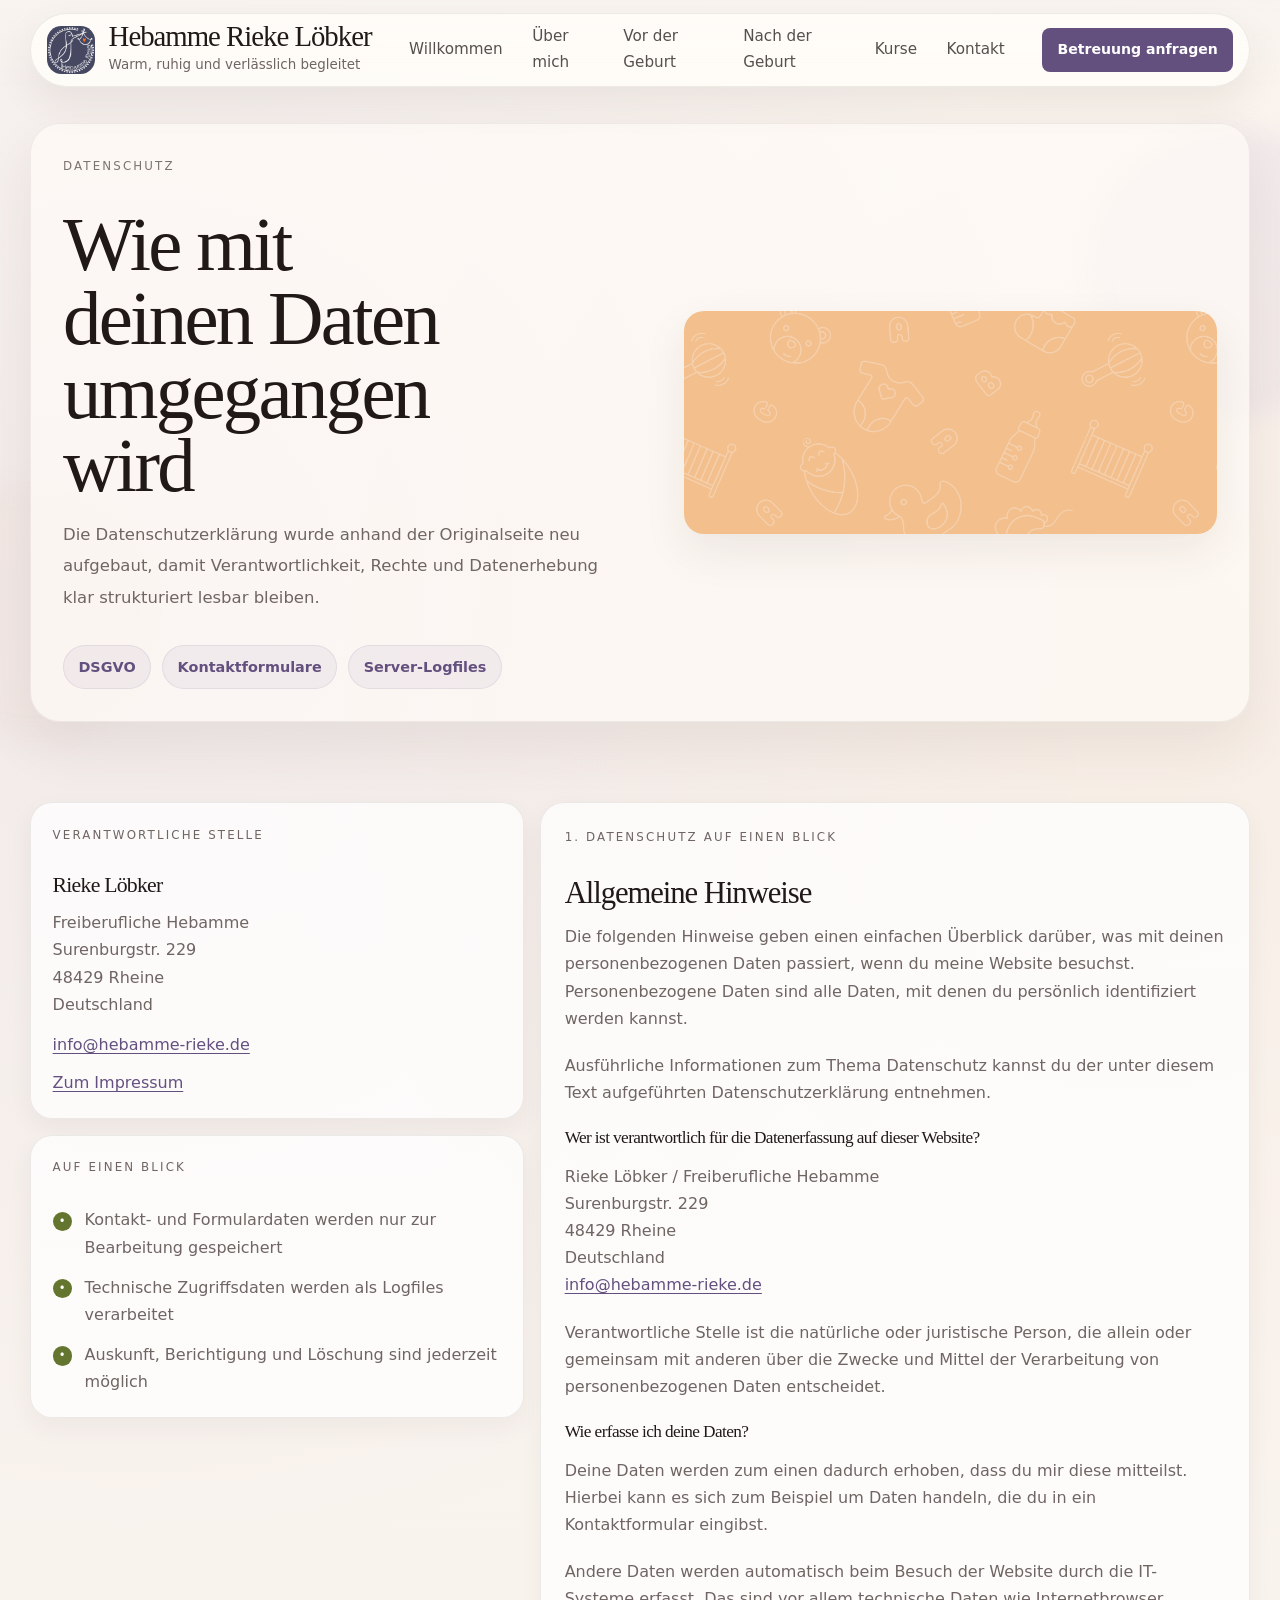
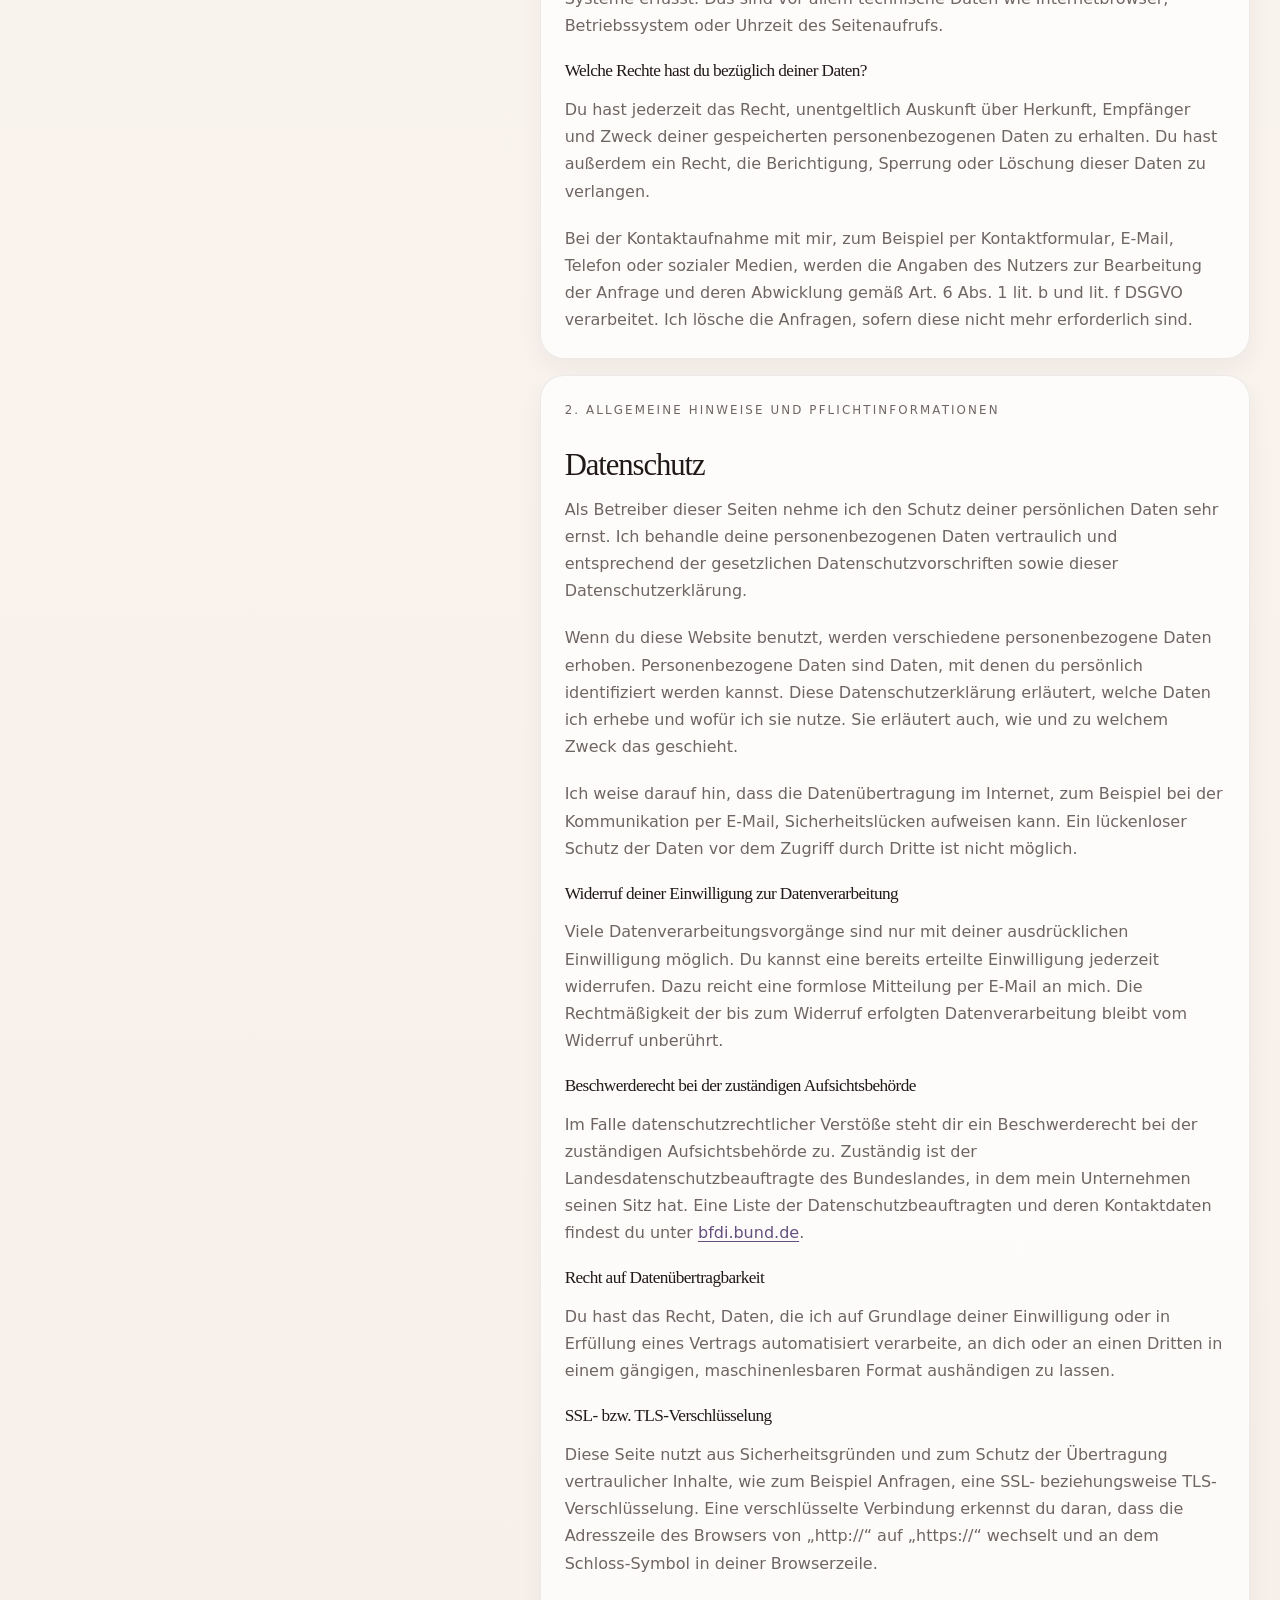
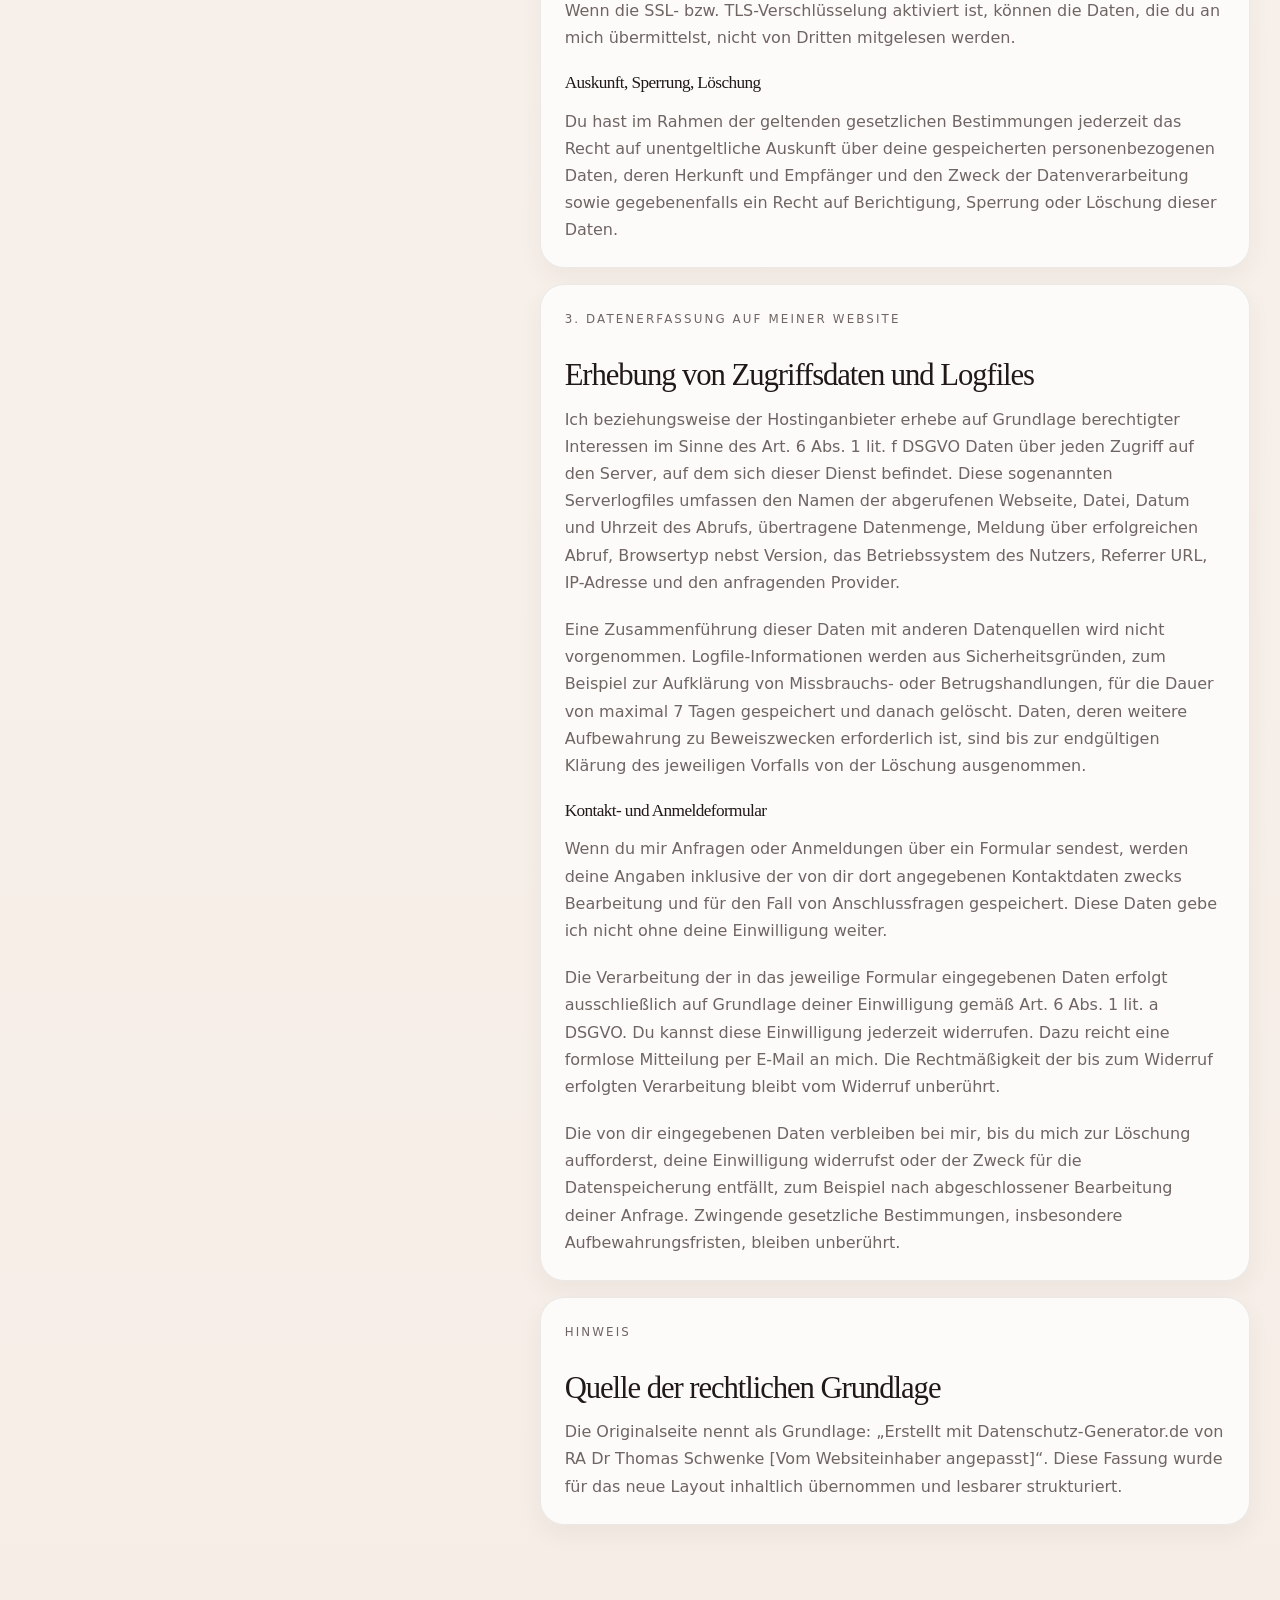
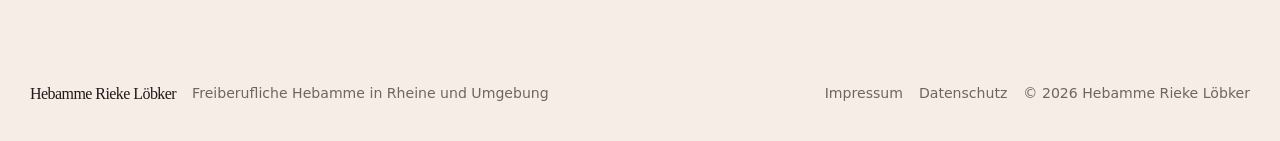
==== commit 265b5281: "Redesign homepage with cleaner editorial style" ====
--- a/datenschutz.html
+++ b/datenschutz.html
@@ -7,7 +7,7 @@
   <title>Datenschutz | Hebamme Rieke L&ouml;bker</title>
   <meta name="description" content="Datenschutzerkl&auml;rung von Hebamme Rieke L&ouml;bker auf Basis der Originalseite.">
   <link rel="icon" href="assets/img/favicon.png">
-  <link rel="stylesheet" href="assets/css/styles.css?v=17">
+  <link rel="stylesheet" href="assets/css/styles.css?v=18">
  </head>
  <body class="site-shell legal-page" data-page="legal">
   <a class="skip-link" href="#content">Zum Inhalt springen</a>
@@ -123,7 +123,7 @@
 
   <div id="site-footer"></div>
   <a id="mobile-cta" class="mobile-sticky-cta" href="kontakt.html#kontaktformular"></a>
-  <script src="assets/js/main.js?v=17" defer></script>
+  <script src="assets/js/main.js?v=18" defer></script>
  </body>
 </html>
 
--- a/assets/css/styles.css
+++ b/assets/css/styles.css
@@ -300,8 +300,8 @@
   left: 0;
   right: 0;
   z-index: 40;
-  background: rgba(248, 243, 238, 0.92);
-  border-bottom: 1px solid rgba(32, 25, 24, 0.05);
+  padding-top: 0.8rem;
+  background: linear-gradient(180deg, rgba(248, 243, 238, 0.9), rgba(248, 243, 238, 0));
   backdrop-filter: blur(18px);
 }
 
@@ -319,6 +319,11 @@
   align-items: center;
   gap: 1.5rem;
   min-height: 74px;
+  padding: 0 1rem;
+  border: 1px solid rgba(32, 25, 24, 0.08);
+  border-radius: 999px;
+  background: rgba(255, 253, 249, 0.88);
+  box-shadow: 0 16px 38px rgba(68, 46, 33, 0.08);
 }
 
 .brand {
@@ -411,48 +416,6 @@
   font-weight: 600;
 }
 
-.hero--editorial {
-  padding: 4rem 0 5rem;
-}
-
-.hero__grid {
-  display: grid;
-  gap: 3rem;
-  align-items: center;
-}
-
-.hero__grid--editorial {
-  grid-template-columns: minmax(0, 0.9fr) minmax(300px, 0.78fr);
-}
-
-.hero__content--editorial {
-  max-width: 33rem;
-}
-
-.hero__kicker {
-  margin: 0 0 1rem;
-  color: #8e7d78;
-  font-size: 0.72rem;
-  letter-spacing: 0.2em;
-  text-transform: uppercase;
-}
-
-.hero__title--editorial {
-  max-width: 9ch;
-}
-
-.hero__title--editorial em {
-  display: block;
-  color: var(--violet-deep);
-  font-style: italic;
-  font-weight: 400;
-}
-
-.hero__lede--editorial {
-  max-width: 30rem;
-  margin-top: 1.35rem;
-}
-
 .hero__actions {
   display: flex;
   flex-wrap: wrap;
@@ -460,17 +423,241 @@
   margin-top: 1.6rem;
 }
 
-.hero-portrait {
+.home-hero {
+  position: relative;
+  padding: 3.2rem 0 2.4rem;
+}
+
+.home-hero::before {
+  content: "";
+  position: absolute;
+  inset: 0 0 auto;
+  height: 34rem;
+  background:
+    radial-gradient(circle at left center, rgba(255, 255, 255, 0.58), transparent 36%),
+    radial-gradient(circle at 88% 18%, rgba(238, 193, 197, 0.35), transparent 22%),
+    linear-gradient(135deg, rgba(247, 224, 220, 0.95), rgba(250, 238, 232, 0.9));
+  border-bottom-left-radius: 4rem;
+  border-bottom-right-radius: 4rem;
+  z-index: -1;
+}
+
+.home-hero__shell {
+  display: grid;
+  grid-template-columns: minmax(320px, 0.88fr) minmax(0, 1fr);
+  gap: 3.2rem;
+  align-items: center;
+  padding: 2.2rem 0 1.4rem;
+}
+
+.home-hero__media {
+  position: relative;
+}
+
+.home-hero__media::before {
+  content: "";
+  position: absolute;
+  inset: -1rem auto 1.75rem -1rem;
+  width: min(34vw, 24rem);
+  border-radius: 2.2rem;
+  background: linear-gradient(180deg, rgba(255, 222, 229, 0.85), rgba(244, 204, 206, 0.32));
+  z-index: -1;
+}
+
+.home-hero__portrait {
   overflow: hidden;
-  border-radius: 16px;
-  background: #c98d60;
-  box-shadow: 0 20px 40px rgba(74, 53, 36, 0.14);
-}
-
-.hero-portrait img {
+  border-radius: 2rem;
+  background: rgba(255, 255, 255, 0.65);
+  box-shadow: 0 24px 54px rgba(87, 58, 44, 0.1);
+}
+
+.home-hero__portrait img {
   width: 100%;
-  aspect-ratio: 1 / 1.06;
+  aspect-ratio: 0.94 / 1.05;
   object-fit: cover;
+}
+
+.home-hero__copy {
+  max-width: 34rem;
+}
+
+.home-hero__copy h1 {
+  max-width: 8.4ch;
+  font-size: clamp(3.4rem, 7.2vw, 6.6rem);
+}
+
+.home-hero__copy h1 em {
+  color: var(--violet-deep);
+  font-style: italic;
+  font-weight: 400;
+}
+
+.home-hero__copy .lede {
+  max-width: 29rem;
+  margin-top: 1.25rem;
+}
+
+.home-hero__stats {
+  display: grid;
+  grid-template-columns: repeat(4, minmax(0, 1fr));
+  gap: 1rem;
+  margin-top: 1.2rem;
+}
+
+.home-stat {
+  padding: 1.15rem 1rem 1rem;
+  border: 1px solid rgba(32, 25, 24, 0.06);
+  border-radius: 1.5rem;
+  background: rgba(255, 255, 255, 0.62);
+  box-shadow: var(--shadow-soft);
+}
+
+.home-stat strong {
+  display: block;
+  font-family: Georgia, "Times New Roman", serif;
+  font-size: 1.5rem;
+  font-weight: 500;
+  color: var(--text);
+  line-height: 1;
+}
+
+.home-stat span {
+  display: block;
+  margin-top: 0.45rem;
+  color: var(--text-soft);
+  font-size: 0.92rem;
+  line-height: 1.45;
+}
+
+.home-services {
+  background: rgba(255, 251, 247, 0.22);
+}
+
+.home-section-header {
+  max-width: 36rem;
+}
+
+.home-services__grid {
+  display: grid;
+  grid-template-columns: repeat(2, minmax(0, 1fr));
+  gap: 1rem;
+}
+
+.home-service-card {
+  display: grid;
+  gap: 0.85rem;
+  padding: 1.5rem;
+  border-radius: 1.8rem;
+  border: 1px solid rgba(32, 25, 24, 0.08);
+  background: rgba(255, 255, 255, 0.8);
+  box-shadow: var(--shadow-soft);
+}
+
+.home-service-card--primary {
+  background: linear-gradient(180deg, rgba(255, 255, 255, 0.86), rgba(252, 241, 236, 0.92));
+}
+
+.home-service-card--sage {
+  background: linear-gradient(180deg, rgba(235, 241, 212, 0.94), rgba(255, 251, 246, 0.82));
+}
+
+.home-service-card--wide {
+  grid-column: span 2;
+  grid-template-columns: minmax(0, 1fr) 230px;
+  align-items: center;
+}
+
+.home-service-card__kicker {
+  color: var(--violet-deep);
+  font-size: 0.76rem;
+  letter-spacing: 0.16em;
+  text-transform: uppercase;
+}
+
+.home-service-card__visual {
+  overflow: hidden;
+  border-radius: 1.4rem;
+}
+
+.home-service-card__visual img {
+  width: 100%;
+  aspect-ratio: 1 / 0.92;
+  object-fit: cover;
+  filter: grayscale(0.15);
+}
+
+.home-story {
+  display: grid;
+  grid-template-columns: minmax(300px, 0.88fr) minmax(0, 1fr);
+  gap: 2.4rem;
+  align-items: center;
+}
+
+.home-story__media {
+  position: relative;
+}
+
+.home-story__media::before {
+  content: "";
+  position: absolute;
+  inset: 1rem auto -1rem -1rem;
+  width: 86%;
+  border-radius: 2rem;
+  background: linear-gradient(180deg, rgba(249, 216, 220, 0.55), rgba(248, 233, 222, 0.2));
+  z-index: -1;
+}
+
+.home-story__media img {
+  width: 100%;
+  aspect-ratio: 1 / 1.02;
+  object-fit: cover;
+  border-radius: 2rem;
+  box-shadow: 0 24px 54px rgba(77, 57, 43, 0.08);
+}
+
+.home-story__copy {
+  display: grid;
+  gap: 1rem;
+}
+
+.home-story__pillars {
+  display: flex;
+  flex-wrap: wrap;
+  gap: 0.65rem;
+}
+
+.home-story__stats {
+  margin-top: 0.2rem;
+}
+
+.home-process__grid {
+  display: grid;
+  grid-template-columns: repeat(3, minmax(0, 1fr));
+  gap: 1rem;
+}
+
+.home-process__card {
+  display: grid;
+  gap: 0.9rem;
+  padding: 1.5rem;
+  border-radius: 1.8rem;
+  border: 1px solid rgba(32, 25, 24, 0.08);
+  background: rgba(255, 255, 255, 0.82);
+  box-shadow: var(--shadow-soft);
+}
+
+.home-process__card .process-step__dot {
+  margin-top: 0;
+}
+
+.home-testimonials .section-header {
+  margin-bottom: 1.4rem;
+}
+
+.home-contact__band {
+  background:
+    radial-gradient(circle at 100% 0%, rgba(255, 255, 255, 0.12), transparent 24%),
+    linear-gradient(160deg, #705b8e, #6b5786);
 }
 
 .service-mosaic {
@@ -1650,6 +1837,8 @@
   .site-header__bar {
     grid-template-columns: 1fr auto;
     gap: 1rem;
+    padding: 0 0.8rem;
+    border-radius: 1.3rem;
   }
 
   .site-header__cta,
@@ -1701,7 +1890,6 @@
     display: grid;
   }
 
-  .hero__grid--editorial,
   .service-mosaic,
   .feature-tile--wide,
   .about-feature,
@@ -1724,18 +1912,63 @@
   .quote-grid--editorial,
   .card-grid--3,
   .card-grid--2,
-  .two-col {
+  .two-col,
+  .home-hero__shell,
+  .home-hero__stats,
+  .home-services__grid,
+  .home-service-card--wide,
+  .home-story,
+  .home-process__grid {
     grid-template-columns: 1fr;
   }
 
-  .hero--editorial {
-    padding-top: 2.2rem;
-  }
-
-  .hero__title--editorial,
+  .home-hero {
+    padding-top: 1.6rem;
+  }
+
+  .home-hero__copy h1,
   .page-intro__card--split h1 {
     max-width: 100%;
     font-size: clamp(2.35rem, 10vw, 4rem);
+  }
+
+  .home-hero::before {
+    height: 28rem;
+    border-bottom-left-radius: 2.5rem;
+    border-bottom-right-radius: 2.5rem;
+  }
+
+  .home-hero__shell {
+    gap: 1.5rem;
+    padding-top: 1rem;
+  }
+
+  .home-hero__media {
+    order: 2;
+  }
+
+  .home-hero__media::before {
+    inset: -0.6rem auto 1rem -0.5rem;
+    width: 82%;
+  }
+
+  .home-hero__copy {
+    order: 1;
+  }
+
+  .home-stat,
+  .home-service-card,
+  .home-process__card {
+    padding: 1.15rem;
+  }
+
+  .home-service-card__visual {
+    order: -1;
+  }
+
+  .home-story__media::before {
+    inset: 0.8rem auto -0.8rem -0.8rem;
+    width: 88%;
   }
 
   .section-header {
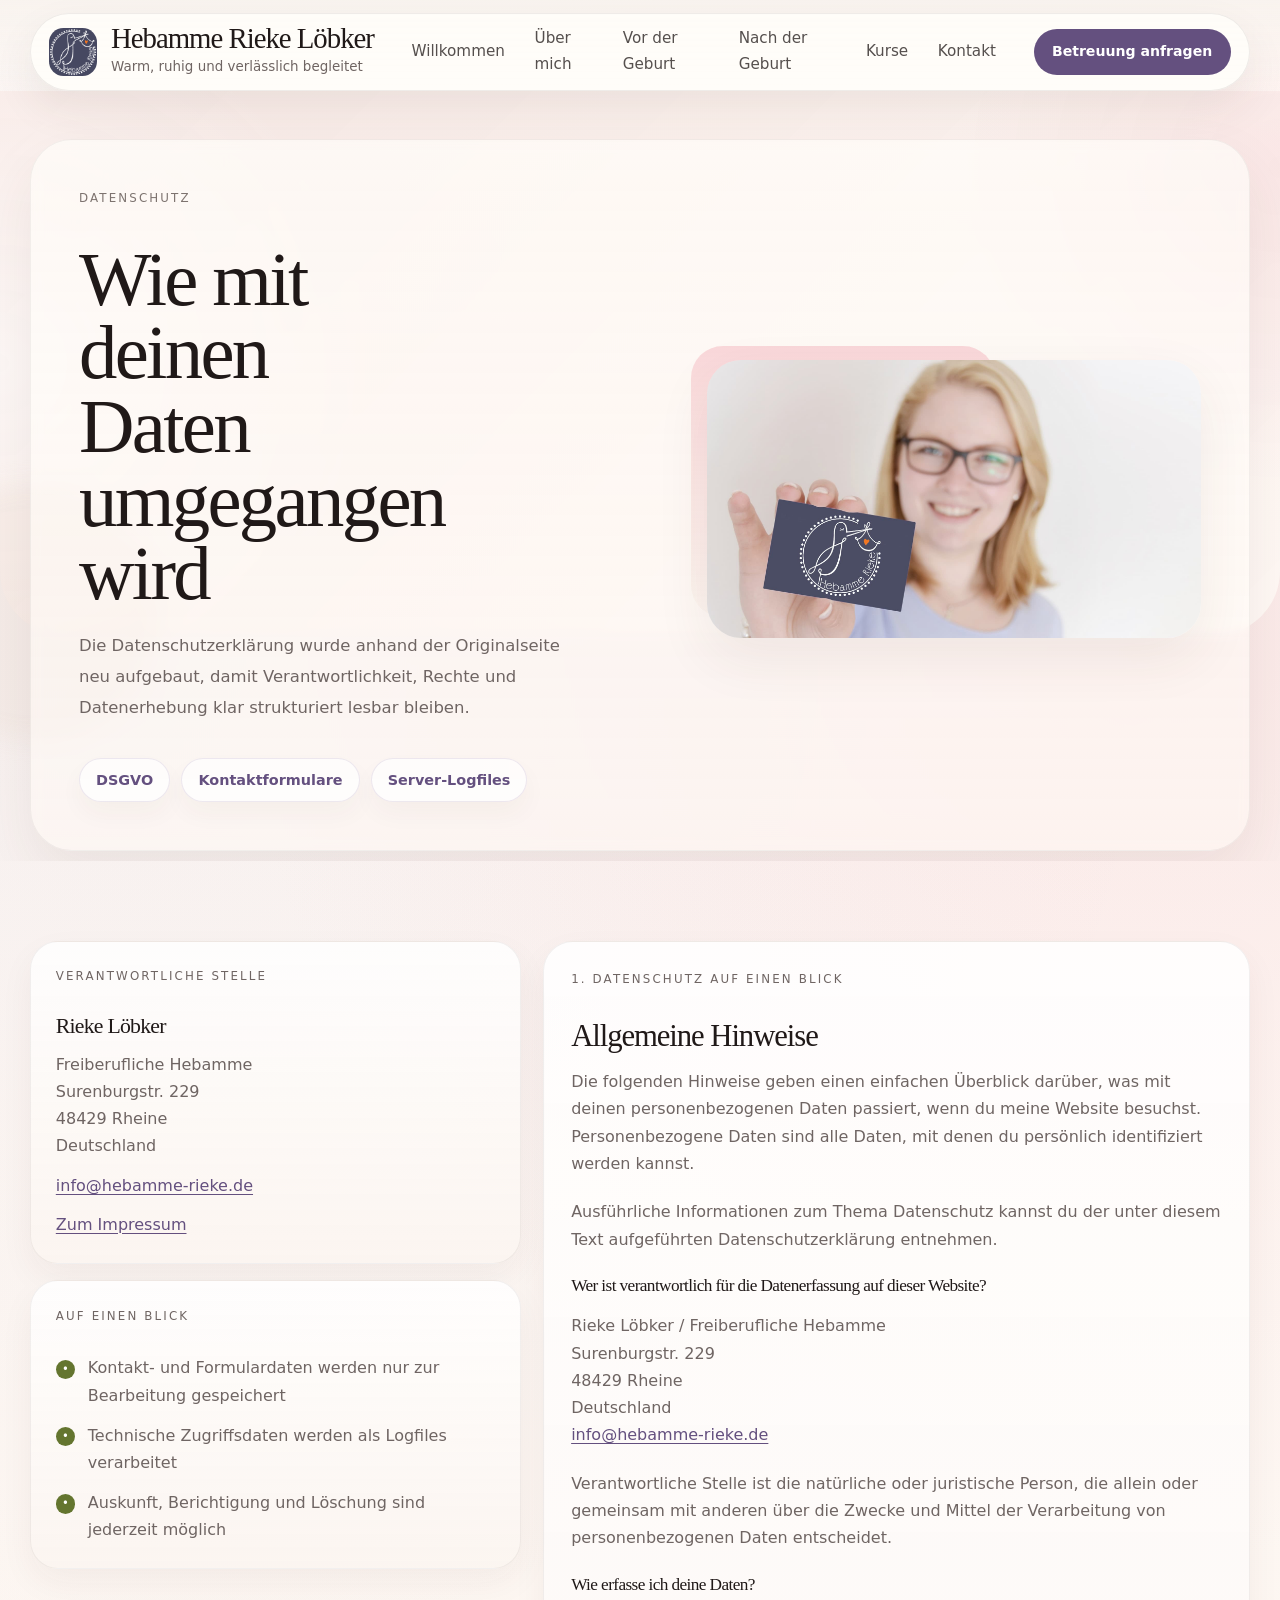
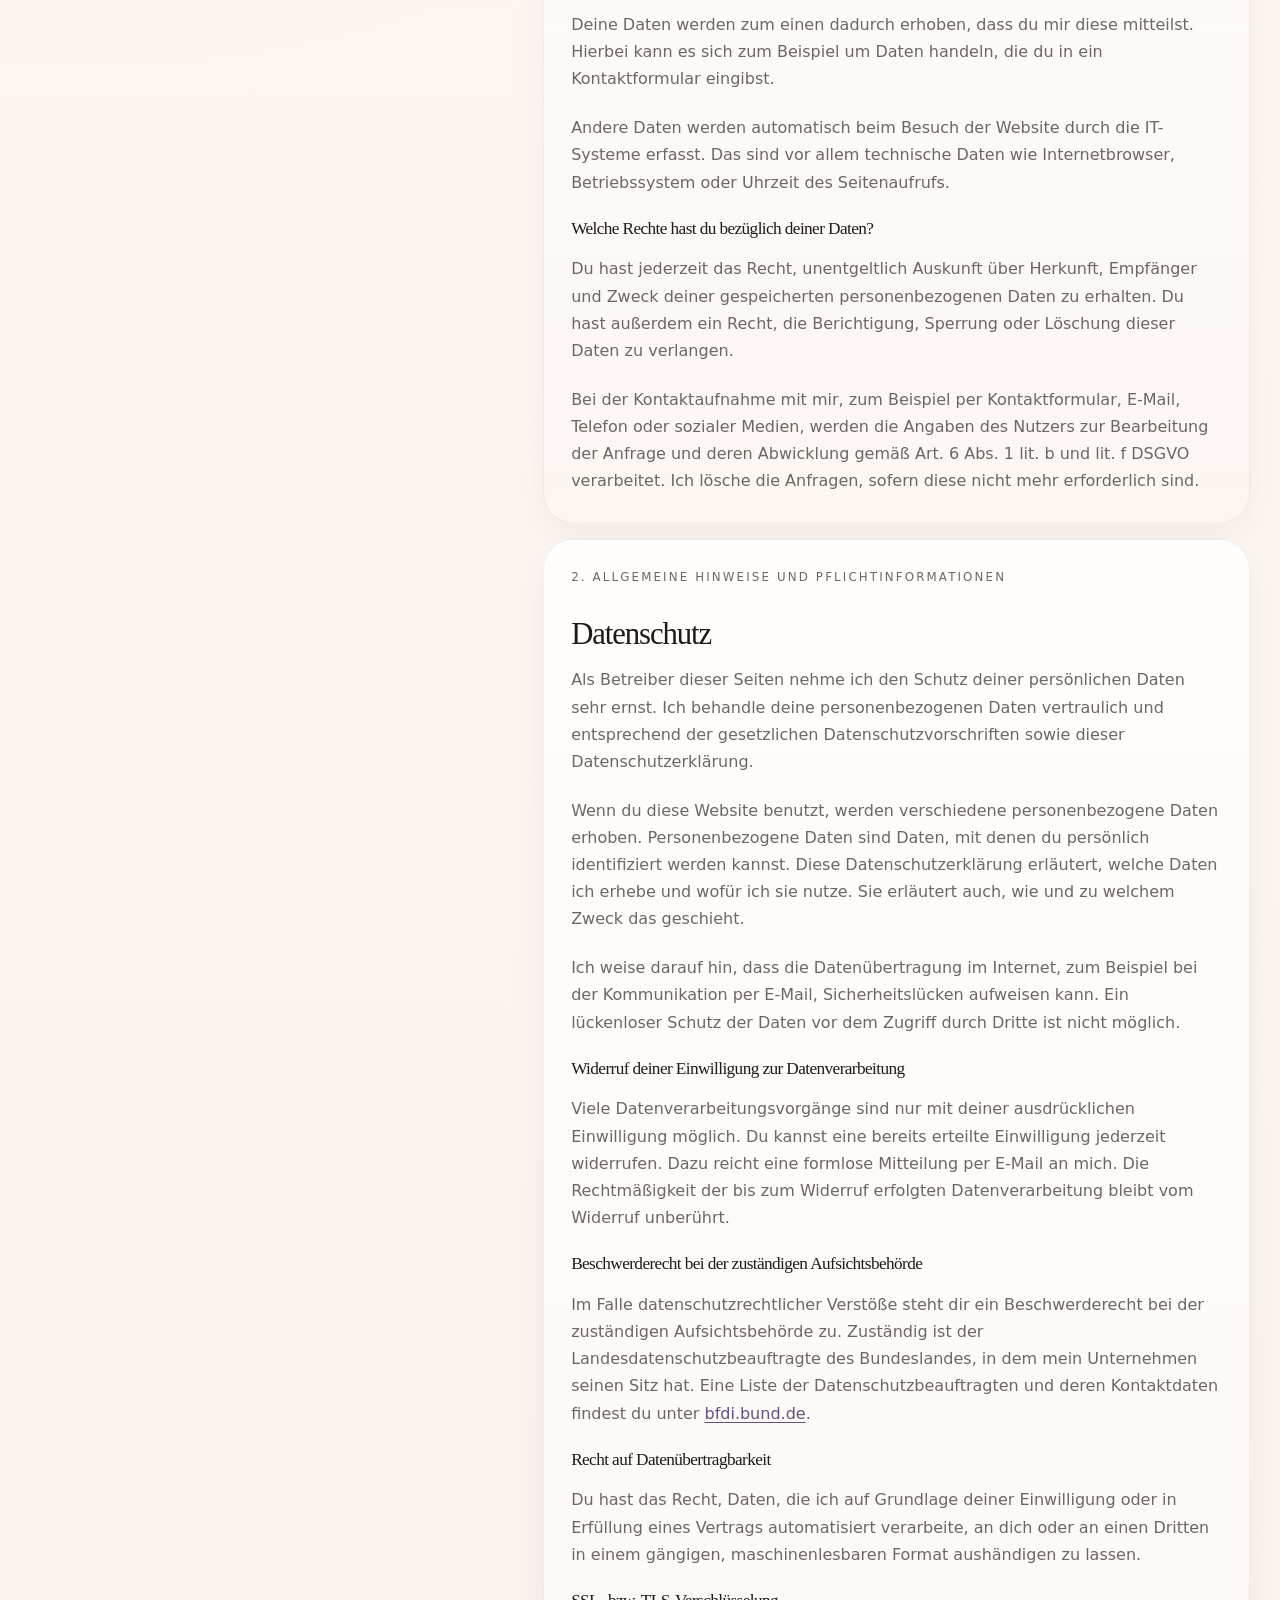
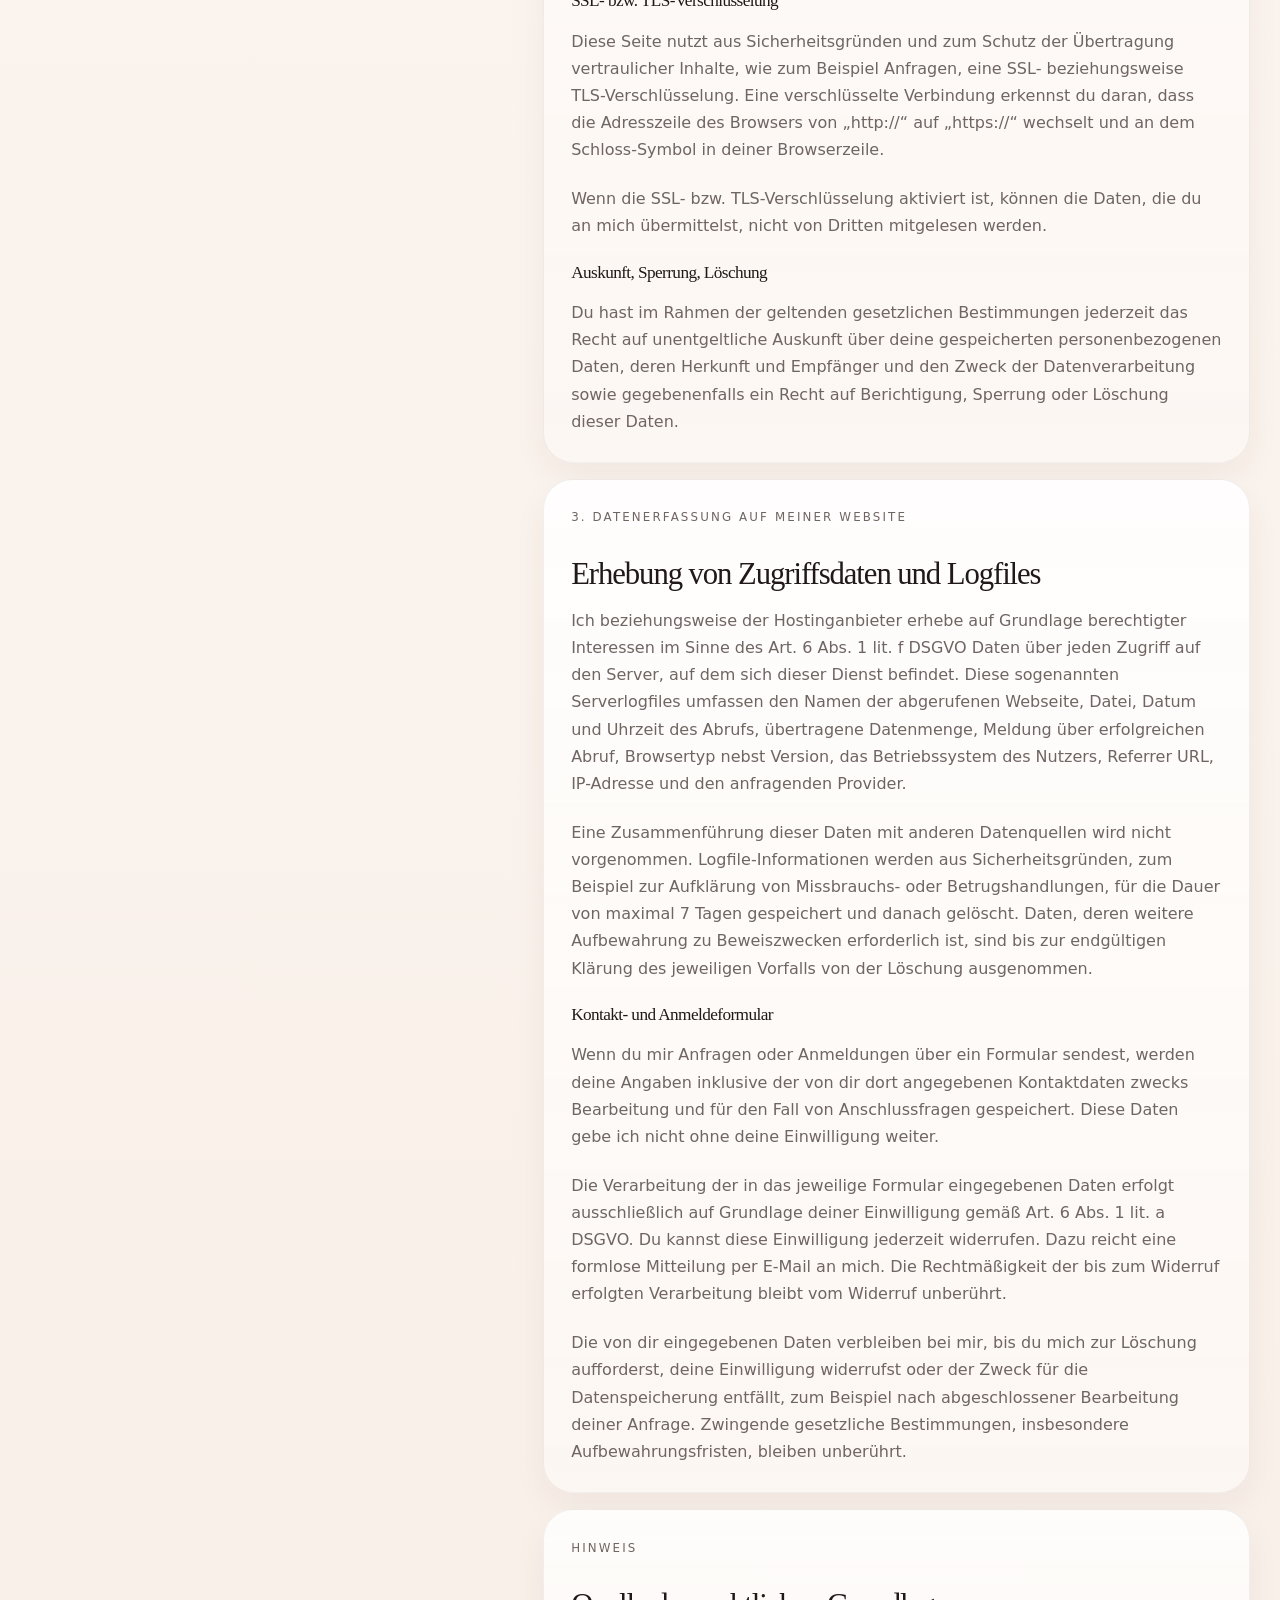
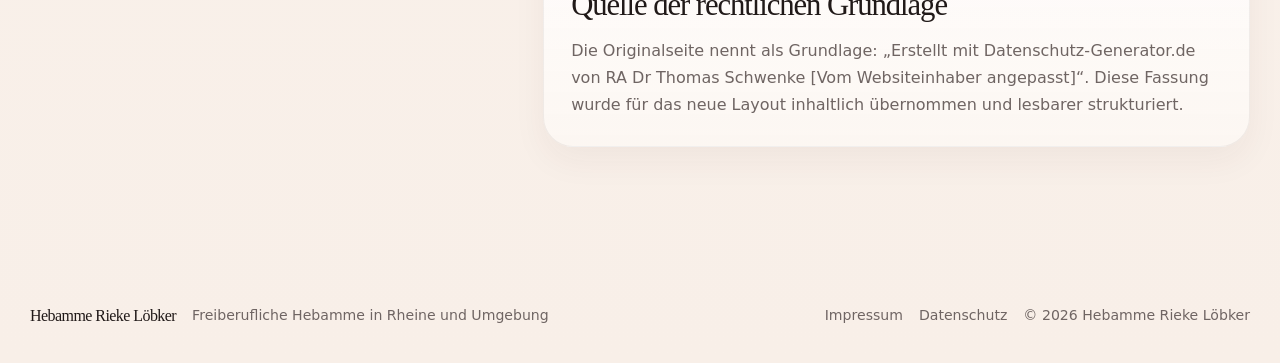
==== commit 18c97d41: "Apply cleaner editorial style across pages" ====
--- a/datenschutz.html
+++ b/datenschutz.html
@@ -7,7 +7,7 @@
   <title>Datenschutz | Hebamme Rieke L&ouml;bker</title>
   <meta name="description" content="Datenschutzerkl&auml;rung von Hebamme Rieke L&ouml;bker auf Basis der Originalseite.">
   <link rel="icon" href="assets/img/favicon.png">
-  <link rel="stylesheet" href="assets/css/styles.css?v=18">
+  <link rel="stylesheet" href="assets/css/styles.css?v=19">
  </head>
  <body class="site-shell legal-page" data-page="legal">
   <a class="skip-link" href="#content">Zum Inhalt springen</a>
@@ -27,7 +27,7 @@
       </div>
      </div>
      <div class="page-intro__media">
-      <img src="assets/img/source/Rieke-Petersen_hebamme_rheine_1920x800_2.png" alt="Originales Bannerbild der Website von Hebamme Rieke">
+      <img src="assets/img/source/Rieke_Petersen_Hebamme_1920x1080_kontakt.jpg" alt="Rieke L\u00f6bker in einer ruhigen Gespr\u00e4chssituation">
      </div>
     </div>
    </section>
@@ -123,8 +123,9 @@
 
   <div id="site-footer"></div>
   <a id="mobile-cta" class="mobile-sticky-cta" href="kontakt.html#kontaktformular"></a>
-  <script src="assets/js/main.js?v=18" defer></script>
+  <script src="assets/js/main.js?v=19" defer></script>
  </body>
 </html>
 
 
+
--- a/assets/css/styles.css
+++ b/assets/css/styles.css
@@ -1,21 +1,21 @@
 ﻿:root {
-  --bg: #f6efe8;
-  --bg-soft: #fbf6f2;
-  --surface: #fffdf9;
-  --surface-alt: #f2e9e3;
+  --bg: #f8efe8;
+  --bg-soft: #fdf7f2;
+  --surface: #fffdfa;
+  --surface-alt: #f6eee7;
   --text: #201918;
   --text-soft: #6f6563;
   --line: rgba(32, 25, 24, 0.08);
   --line-strong: rgba(32, 25, 24, 0.14);
   --violet: #7d669f;
   --violet-deep: #64507f;
-  --sage: #dfe9b3;
+  --sage: #e5efc2;
   --sage-deep: #879851;
-  --blush: #efe5e8;
-  --sand: #ece4dc;
+  --blush: #f5dfe4;
+  --sand: #f1e7dd;
   --ink: #1c1716;
-  --shadow: 0 18px 44px rgba(64, 42, 30, 0.08);
-  --shadow-soft: 0 10px 24px rgba(64, 42, 30, 0.05);
+  --shadow: 0 20px 54px rgba(74, 49, 36, 0.08);
+  --shadow-soft: 0 14px 34px rgba(74, 49, 36, 0.05);
   --radius-xl: 30px;
   --radius-lg: 22px;
   --radius-md: 16px;
@@ -35,9 +35,9 @@
 body {
   margin: 0;
   background:
-    radial-gradient(circle at 10% 12%, rgba(125, 102, 159, 0.08), transparent 22%),
-    radial-gradient(circle at 88% 14%, rgba(208, 157, 112, 0.08), transparent 20%),
-    linear-gradient(180deg, #fbf6f1 0%, #f5ede6 100%);
+    radial-gradient(circle at 8% 12%, rgba(125, 102, 159, 0.06), transparent 23%),
+    radial-gradient(circle at 92% 12%, rgba(244, 203, 208, 0.34), transparent 20%),
+    linear-gradient(180deg, #fffaf6 0%, #f8efe8 100%);
   color: var(--text);
   font-family: "Avenir Next", "Segoe UI", system-ui, sans-serif;
   line-height: 1.7;
@@ -190,14 +190,18 @@
 }
 
 .section--soft {
-  background: rgba(255, 251, 247, 0.35);
+  background:
+    radial-gradient(circle at 100% 0%, rgba(244, 211, 214, 0.18), transparent 20%),
+    linear-gradient(180deg, rgba(255, 251, 247, 0.82), rgba(251, 244, 239, 0.62));
   border-top: 1px solid rgba(32, 25, 24, 0.04);
   border-bottom: 1px solid rgba(32, 25, 24, 0.04);
 }
 
 .section--cream,
 .section--tint {
-  background: rgba(255, 251, 247, 0.42);
+  background:
+    radial-gradient(circle at 0% 100%, rgba(125, 102, 159, 0.05), transparent 24%),
+    linear-gradient(180deg, rgba(255, 249, 244, 0.8), rgba(248, 238, 231, 0.62));
   border-top: 1px solid rgba(32, 25, 24, 0.04);
   border-bottom: 1px solid rgba(32, 25, 24, 0.04);
 }
@@ -246,9 +250,9 @@
   align-items: center;
   justify-content: center;
   min-height: 3rem;
-  padding: 0.78rem 1.2rem;
+  padding: 0.82rem 1.4rem;
   border: 1px solid transparent;
-  border-radius: 10px;
+  border-radius: 999px;
   background: var(--violet-deep);
   color: #fff;
   font-size: 0.95rem;
@@ -263,10 +267,10 @@
 }
 
 .button--soft {
-  background: transparent;
+  background: rgba(255, 255, 255, 0.84);
   color: var(--text);
-  border-color: var(--line);
-  box-shadow: none;
+  border-color: rgba(125, 102, 159, 0.14);
+  box-shadow: 0 12px 26px rgba(74, 49, 36, 0.05);
 }
 
 .button--sage {
@@ -318,12 +322,12 @@
   grid-template-columns: auto 1fr auto;
   align-items: center;
   gap: 1.5rem;
-  min-height: 74px;
-  padding: 0 1rem;
-  border: 1px solid rgba(32, 25, 24, 0.08);
+  min-height: 78px;
+  padding: 0 1.15rem;
+  border: 1px solid rgba(32, 25, 24, 0.07);
   border-radius: 999px;
-  background: rgba(255, 253, 249, 0.88);
-  box-shadow: 0 16px 38px rgba(68, 46, 33, 0.08);
+  background: rgba(255, 253, 249, 0.94);
+  box-shadow: 0 18px 42px rgba(68, 46, 33, 0.08);
 }
 
 .brand {
@@ -408,8 +412,8 @@
   align-items: center;
   justify-content: center;
   min-height: 2.5rem;
-  padding: 0.6rem 0.95rem;
-  border-radius: 8px;
+  padding: 0.68rem 1.15rem;
+  border-radius: 999px;
   background: var(--violet-deep);
   color: #fff;
   font-size: 0.88rem;
@@ -736,7 +740,7 @@
 .contact-grid {
   display: grid;
   grid-template-columns: minmax(260px, 0.9fr) minmax(0, 1.1fr);
-  gap: 2rem;
+  gap: 2.35rem;
   align-items: center;
 }
 
@@ -748,7 +752,7 @@
 .media-card img,
 .page-intro__media img {
   width: 100%;
-  border-radius: 20px;
+  border-radius: 28px;
   box-shadow: var(--shadow);
   object-fit: cover;
 }
@@ -834,17 +838,17 @@
 .contact-card,
 .info-card,
 .legal-card {
-  padding: 1.4rem;
-  border-radius: 22px;
-  border: 1px solid var(--line);
-  background: rgba(255, 255, 255, 0.74);
+  padding: 1.55rem;
+  border-radius: 28px;
+  border: 1px solid rgba(32, 25, 24, 0.06);
+  background: linear-gradient(180deg, rgba(255, 255, 255, 0.82), rgba(252, 246, 241, 0.88));
   box-shadow: var(--shadow-soft);
 }
 
 .legal-layout {
   display: grid;
   grid-template-columns: minmax(250px, 0.82fr) minmax(0, 1.18fr);
-  gap: 1rem;
+  gap: 1.35rem;
   align-items: start;
 }
 
@@ -858,10 +862,10 @@
 .legal-panel {
   display: grid;
   gap: 0.8rem;
-  padding: 1.35rem;
-  border-radius: 22px;
-  border: 1px solid var(--line);
-  background: rgba(255, 255, 255, 0.74);
+  padding: 1.55rem;
+  border-radius: 28px;
+  border: 1px solid rgba(32, 25, 24, 0.06);
+  background: linear-gradient(180deg, rgba(255, 255, 255, 0.82), rgba(251, 245, 240, 0.9));
   box-shadow: var(--shadow-soft);
 }
 
@@ -885,11 +889,11 @@
 
 .legal-copy__section {
   display: grid;
-  gap: 0.9rem;
-  padding: 1.5rem;
-  border-radius: 24px;
-  border: 1px solid var(--line);
-  background: rgba(255, 255, 255, 0.74);
+  gap: 1rem;
+  padding: 1.7rem;
+  border-radius: 30px;
+  border: 1px solid rgba(32, 25, 24, 0.06);
+  background: linear-gradient(180deg, rgba(255, 255, 255, 0.86), rgba(252, 247, 243, 0.9));
   box-shadow: var(--shadow-soft);
 }
 
@@ -1048,7 +1052,9 @@
 
 .media-card {
   overflow: hidden;
-  border-radius: 22px;
+  border-radius: 30px;
+  background: rgba(255, 255, 255, 0.5);
+  box-shadow: var(--shadow-soft);
 }
 
 .media-card--portrait {
@@ -1064,10 +1070,16 @@
   grid-template-columns: minmax(0, 1fr) minmax(320px, 0.82fr);
   gap: 2rem;
   padding: 3rem;
-  border-radius: 34px;
-  background: linear-gradient(180deg, #705b8e, #68537f);
-  color: rgba(255, 255, 255, 0.94);
+  border: 1px solid rgba(32, 25, 24, 0.06);
+  border-radius: 38px;
+  background:
+    radial-gradient(circle at 100% 0%, rgba(125, 102, 159, 0.16), transparent 24%),
+    radial-gradient(circle at 0% 100%, rgba(244, 204, 206, 0.44), transparent 30%),
+    linear-gradient(135deg, rgba(247, 231, 235, 0.98), rgba(255, 250, 246, 0.98));
+  color: var(--text);
   box-shadow: var(--shadow);
+  overflow: hidden;
+  position: relative;
 }
 
 .contact-band h2,
@@ -1077,6 +1089,16 @@
   color: inherit;
 }
 
+.contact-band::before {
+  content: "";
+  position: absolute;
+  inset: auto -3.5rem -4rem auto;
+  width: 15rem;
+  height: 15rem;
+  border-radius: 999px;
+  background: rgba(125, 102, 159, 0.09);
+}
+
 .contact-band__list {
   display: grid;
   gap: 0.75rem;
@@ -1097,10 +1119,13 @@
 }
 
 .contact-band__form {
-  padding: 1.35rem;
-  border-radius: 22px;
-  background: rgba(255, 255, 255, 0.08);
-  border: 1px solid rgba(255, 255, 255, 0.08);
+  position: relative;
+  z-index: 1;
+  padding: 1.5rem;
+  border-radius: 28px;
+  background: rgba(255, 255, 255, 0.8);
+  border: 1px solid rgba(125, 102, 159, 0.12);
+  box-shadow: 0 18px 36px rgba(84, 58, 46, 0.07);
 }
 
 .field {
@@ -1139,6 +1164,22 @@
   color: rgba(255, 255, 255, 0.58);
 }
 
+.contact-band .field label {
+  color: rgba(32, 25, 24, 0.6);
+}
+
+.contact-band .field input,
+.contact-band .field textarea {
+  border-color: rgba(125, 102, 159, 0.12);
+  background: rgba(255, 255, 255, 0.88);
+  color: var(--text);
+}
+
+.contact-band .field input::placeholder,
+.contact-band .field textarea::placeholder {
+  color: rgba(32, 25, 24, 0.4);
+}
+
 .contact-card .field label,
 .contact-form .field label {
   color: var(--text-soft);
@@ -1171,8 +1212,9 @@
   display: grid;
   gap: 0.2rem;
   padding: 0.95rem 1rem;
-  border-radius: 14px;
-  background: rgba(255, 255, 255, 0.6);
+  border-radius: 18px;
+  border: 1px solid rgba(125, 102, 159, 0.08);
+  background: rgba(255, 255, 255, 0.58);
 }
 
 .contact-grid--contact-page {
@@ -1218,57 +1260,91 @@
 }
 
 .page-intro {
-  padding: 2.25rem 0 0;
+  position: relative;
+  padding: 3rem 0 0.6rem;
+  overflow: clip;
+}
+
+.page-intro::before {
+  content: "";
+  position: absolute;
+  inset: 0 0 auto;
+  height: 34rem;
+  background:
+    radial-gradient(circle at 0% 50%, rgba(255, 255, 255, 0.58), transparent 28%),
+    radial-gradient(circle at 100% 14%, rgba(244, 209, 212, 0.4), transparent 24%),
+    linear-gradient(135deg, rgba(248, 233, 229, 0.95), rgba(255, 250, 246, 0.9));
+  border-bottom-left-radius: 4rem;
+  border-bottom-right-radius: 4rem;
+  z-index: -1;
 }
 
 .page-intro__card {
-  display: grid;
-  gap: 2rem;
-  padding: 2rem;
-  border-radius: 30px;
-  border: 1px solid rgba(32, 25, 24, 0.06);
-  background: rgba(255, 251, 247, 0.7);
-  box-shadow: 0 24px 54px rgba(77, 57, 43, 0.08);
+  position: relative;
+  display: grid;
+  gap: 2.8rem;
+  padding: 3rem;
+  border-radius: 42px;
+  border: 1px solid rgba(32, 25, 24, 0.05);
+  background: linear-gradient(180deg, rgba(255, 253, 249, 0.66), rgba(255, 249, 244, 0.52));
+  box-shadow: 0 26px 60px rgba(77, 57, 43, 0.08);
+  backdrop-filter: blur(6px);
 }
 
 .page-intro__card--split {
-  grid-template-columns: minmax(0, 1.05fr) minmax(300px, 0.95fr);
+  grid-template-columns: minmax(0, 1fr) minmax(330px, 0.9fr);
   align-items: center;
 }
 
 .page-intro__card--split h1 {
-  max-width: 9.8ch;
-  font-size: clamp(3.2rem, 6vw, 5.5rem);
+  max-width: 9.4ch;
+  font-size: clamp(3.2rem, 6vw, 5.6rem);
 }
 
 .page-intro__copy {
   display: grid;
-  gap: 1rem;
+  gap: 1.15rem;
+  max-width: 36rem;
 }
 
 .page-intro__lede {
-  max-width: 34rem;
+  max-width: 31rem;
 }
 
 .page-intro__media {
   position: relative;
+  padding: 0.5rem 0 0 1rem;
+}
+
+.page-intro__media::before {
+  content: "";
+  position: absolute;
+  inset: -0.35rem auto 1.3rem 0;
+  width: min(26vw, 19rem);
+  border-radius: 2rem;
+  background: linear-gradient(180deg, rgba(248, 205, 209, 0.76), rgba(241, 229, 218, 0.24));
+  z-index: -1;
+}
+
+.page-intro__media img {
+  border-radius: 34px;
 }
 
 .page-intro__media-note {
   position: absolute;
-  left: -1.2rem;
-  bottom: -1rem;
+  left: -1.5rem;
+  bottom: 0.75rem;
   max-width: 15rem;
-  padding: 0.95rem 1rem;
+  padding: 1rem 1.05rem;
   border: 1px solid rgba(32, 25, 24, 0.05);
-  border-radius: 0 0 16px 16px;
+  border-radius: 18px;
   background: rgba(255, 255, 255, 0.94);
   color: var(--text-soft);
   font-family: Georgia, "Times New Roman", serif;
   font-size: 0.96rem;
   font-style: italic;
   line-height: 1.5;
-  box-shadow: var(--shadow-soft);
+  box-shadow: 0 18px 34px rgba(77, 57, 43, 0.08);
 }
 
 .page-intro__meta {
@@ -1283,13 +1359,14 @@
   display: inline-flex;
   align-items: center;
   min-height: 2.5rem;
-  padding: 0.55rem 0.9rem;
+  padding: 0.55rem 1rem;
   border-radius: 999px;
-  background: rgba(125, 102, 159, 0.08);
+  background: rgba(255, 255, 255, 0.7);
   color: var(--violet-deep);
-  border: 1px solid rgba(125, 102, 159, 0.12);
+  border: 1px solid rgba(125, 102, 159, 0.14);
   font-size: 0.9rem;
   font-weight: 600;
+  box-shadow: 0 12px 24px rgba(74, 49, 36, 0.04);
 }
 
 .legal-card h2 {
@@ -1302,13 +1379,13 @@
 
 .editorial-stack {
   display: grid;
-  gap: 1rem;
+  gap: 1.15rem;
 }
 
 .editorial-mosaic {
   display: grid;
   grid-template-columns: 1.05fr 0.95fr;
-  gap: 1rem;
+  gap: 1.3rem;
   align-items: start;
 }
 
@@ -1316,6 +1393,7 @@
   display: grid;
   grid-template-columns: 1fr 1fr;
   gap: 1rem;
+  align-items: start;
 }
 
 .editorial-mosaic__visuals img,
@@ -1325,7 +1403,7 @@
   width: 100%;
   height: 100%;
   object-fit: cover;
-  border-radius: 22px;
+  border-radius: 28px;
   box-shadow: var(--shadow);
 }
 
@@ -1348,24 +1426,24 @@
   display: grid;
   gap: 0.9rem;
   min-height: 100%;
-  padding: 1.5rem;
-  border: 1px solid var(--line);
-  border-radius: 22px;
-  background: rgba(255, 255, 255, 0.68);
+  padding: 1.65rem;
+  border: 1px solid rgba(32, 25, 24, 0.05);
+  border-radius: 30px;
+  background: linear-gradient(180deg, rgba(255, 255, 255, 0.82), rgba(252, 246, 241, 0.88));
   box-shadow: var(--shadow-soft);
 }
 
 .philosophy-card--violet {
-  background: linear-gradient(180deg, #775f99, #695384);
+  background: linear-gradient(180deg, #7e6a9d, #6d5a88);
   color: rgba(255, 255, 255, 0.96);
 }
 
 .philosophy-card--sage {
-  background: rgba(227, 236, 184, 0.54);
+  background: linear-gradient(180deg, rgba(231, 238, 196, 0.88), rgba(251, 249, 239, 0.94));
 }
 
 .philosophy-card--blush {
-  background: rgba(240, 231, 234, 0.78);
+  background: linear-gradient(180deg, rgba(245, 227, 230, 0.9), rgba(255, 250, 246, 0.94));
 }
 
 .philosophy-card p,
@@ -1495,20 +1573,23 @@
 .course-card {
   display: grid;
   gap: 1rem;
-  padding: 1rem;
-  border: 1px solid var(--line);
-  border-radius: 24px;
-  background: rgba(255, 255, 255, 0.68);
+  padding: 1.15rem;
+  border: 1px solid rgba(32, 25, 24, 0.05);
+  border-radius: 30px;
+  background: linear-gradient(180deg, rgba(255, 255, 255, 0.84), rgba(252, 245, 240, 0.9));
   box-shadow: var(--shadow-soft);
   min-width: 0;
 }
 
 .course-card--featured {
   grid-template-columns: 1fr;
-  padding: 1.1rem;
+  padding: 1.2rem;
   align-items: stretch;
   min-height: 100%;
   height: 100%;
+  background:
+    radial-gradient(circle at 100% 0%, rgba(125, 102, 159, 0.08), transparent 25%),
+    linear-gradient(180deg, rgba(255, 255, 255, 0.9), rgba(252, 245, 240, 0.94));
 }
 
 .course-card__content {
@@ -1534,7 +1615,7 @@
   max-width: 100%;
   min-width: 0;
   overflow: hidden;
-  border-radius: 20px;
+  border-radius: 24px;
   aspect-ratio: 1.32 / 0.82;
 }
 
@@ -1547,7 +1628,7 @@
 .course-card--featured .course-card__image {
   height: auto;
   min-height: 0;
-  aspect-ratio: 4 / 3;
+  aspect-ratio: 4 / 2.75;
 }
 
 .course-card--featured .course-card__content {
@@ -1572,17 +1653,17 @@
 .course-note-card {
   display: grid;
   gap: 1rem;
-  padding: 1.25rem;
-  border-radius: 24px;
-  border: 1px solid var(--line);
-  background: rgba(255, 255, 255, 0.68);
+  padding: 1.4rem;
+  border-radius: 30px;
+  border: 1px solid rgba(32, 25, 24, 0.05);
+  background: linear-gradient(180deg, rgba(255, 255, 255, 0.82), rgba(252, 245, 240, 0.88));
   box-shadow: var(--shadow-soft);
 }
 
 .course-note-card--sage {
   grid-template-columns: minmax(180px, 0.72fr) minmax(0, 1fr);
   align-items: center;
-  background: linear-gradient(180deg, rgba(223, 233, 179, 0.74), rgba(250, 248, 238, 0.86));
+  background: linear-gradient(180deg, rgba(230, 238, 196, 0.92), rgba(255, 251, 246, 0.94));
 }
 
 .course-note-card__media {
@@ -1635,7 +1716,7 @@
 .spotlight {
   display: grid;
   grid-template-columns: 0.95fr 1.05fr;
-  gap: 2rem;
+  gap: 2.35rem;
   align-items: center;
 }
 
@@ -1645,7 +1726,7 @@
 
 .spotlight__copy {
   display: grid;
-  gap: 1rem;
+  gap: 1.1rem;
 }
 
 .check-list,
@@ -1698,11 +1779,17 @@
 }
 
 .dark-cta {
+  position: relative;
   padding: 3rem;
-  border-radius: 30px;
-  background: linear-gradient(135deg, #241f21, #171415);
-  color: rgba(255, 255, 255, 0.94);
+  border: 1px solid rgba(32, 25, 24, 0.06);
+  border-radius: 38px;
+  background:
+    radial-gradient(circle at 100% 0%, rgba(125, 102, 159, 0.14), transparent 24%),
+    radial-gradient(circle at 0% 100%, rgba(244, 210, 213, 0.44), transparent 28%),
+    linear-gradient(140deg, rgba(249, 235, 238, 0.98), rgba(255, 251, 246, 0.98));
+  color: var(--text);
   box-shadow: var(--shadow);
+  overflow: hidden;
 }
 
 .dark-cta h2,
@@ -1710,7 +1797,19 @@
   color: inherit;
 }
 
+.dark-cta::before {
+  content: "";
+  position: absolute;
+  inset: auto -4rem -4rem auto;
+  width: 15rem;
+  height: 15rem;
+  border-radius: 999px;
+  background: rgba(125, 102, 159, 0.08);
+}
+
 .dark-cta__inner {
+  position: relative;
+  z-index: 1;
   display: grid;
   gap: 1.25rem;
   justify-items: center;
@@ -1725,8 +1824,12 @@
 }
 
 .dark-cta .button--soft {
-  color: rgba(255, 255, 255, 0.94);
-  border-color: rgba(255, 255, 255, 0.2);
+  color: var(--text);
+  border-color: rgba(125, 102, 159, 0.14);
+}
+
+.dark-cta .eyebrow--light {
+  color: rgba(100, 80, 127, 0.8);
 }
 
 @media (min-width: 960px) {
@@ -1938,6 +2041,16 @@
     border-bottom-right-radius: 2.5rem;
   }
 
+  .page-intro {
+    padding-top: 1.9rem;
+  }
+
+  .page-intro::before {
+    height: 24rem;
+    border-bottom-left-radius: 2.8rem;
+    border-bottom-right-radius: 2.8rem;
+  }
+
   .home-hero__shell {
     gap: 1.5rem;
     padding-top: 1rem;
@@ -1989,6 +2102,20 @@
     padding: 1.15rem;
   }
 
+  .page-intro__card {
+    gap: 1.4rem;
+    border-radius: 30px;
+  }
+
+  .page-intro__media {
+    padding: 0;
+  }
+
+  .page-intro__media::before {
+    inset: -0.45rem auto 1rem -0.35rem;
+    width: 75%;
+  }
+
   .legal-aside {
     position: static;
   }
@@ -2005,6 +2132,7 @@
   .page-intro__media-note {
     position: static;
     margin-top: 1rem;
+    max-width: 100%;
   }
 
   .timeline::before {
@@ -2056,6 +2184,13 @@
     gap: 1.1rem;
     padding: 1.25rem 0.9rem;
     border-radius: 26px;
+  }
+
+  .contact-band::before {
+    width: 10rem;
+    height: 10rem;
+    right: -3rem;
+    bottom: -3rem;
   }
 
   .contact-band__content {
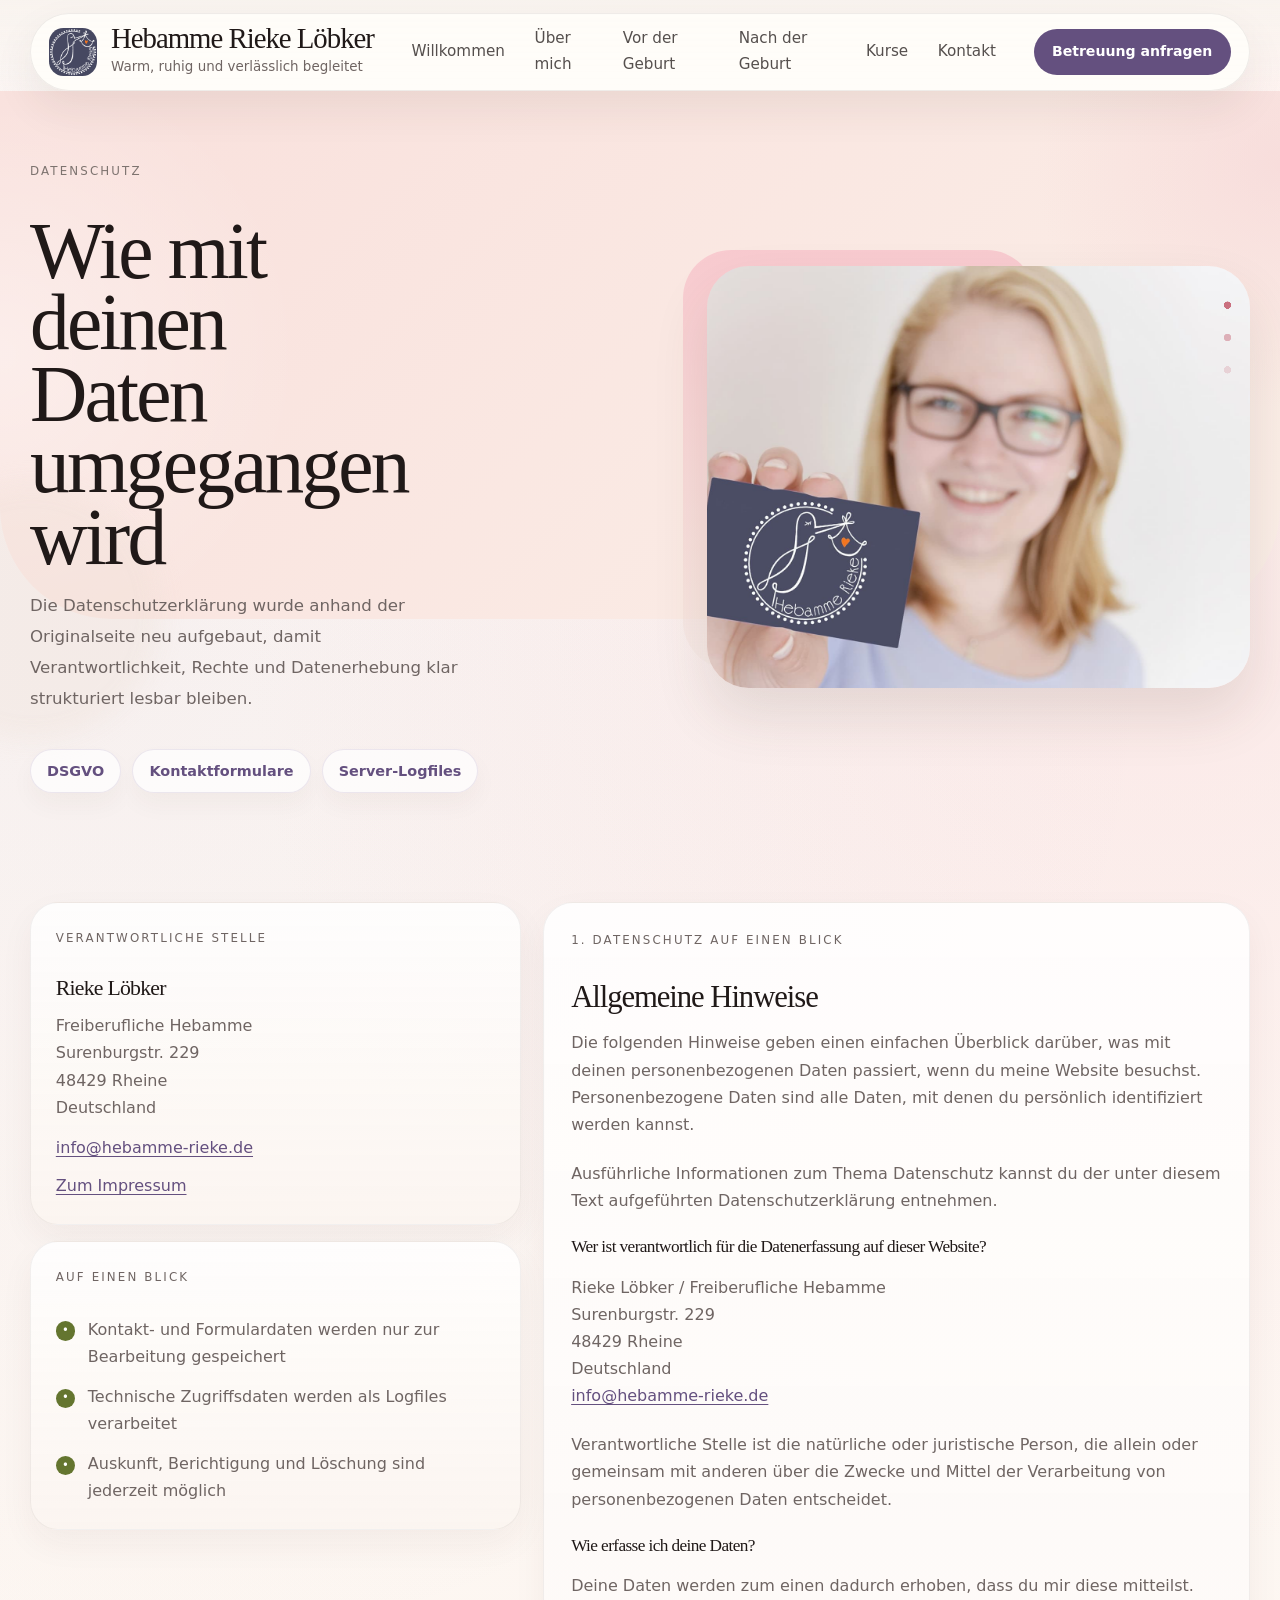
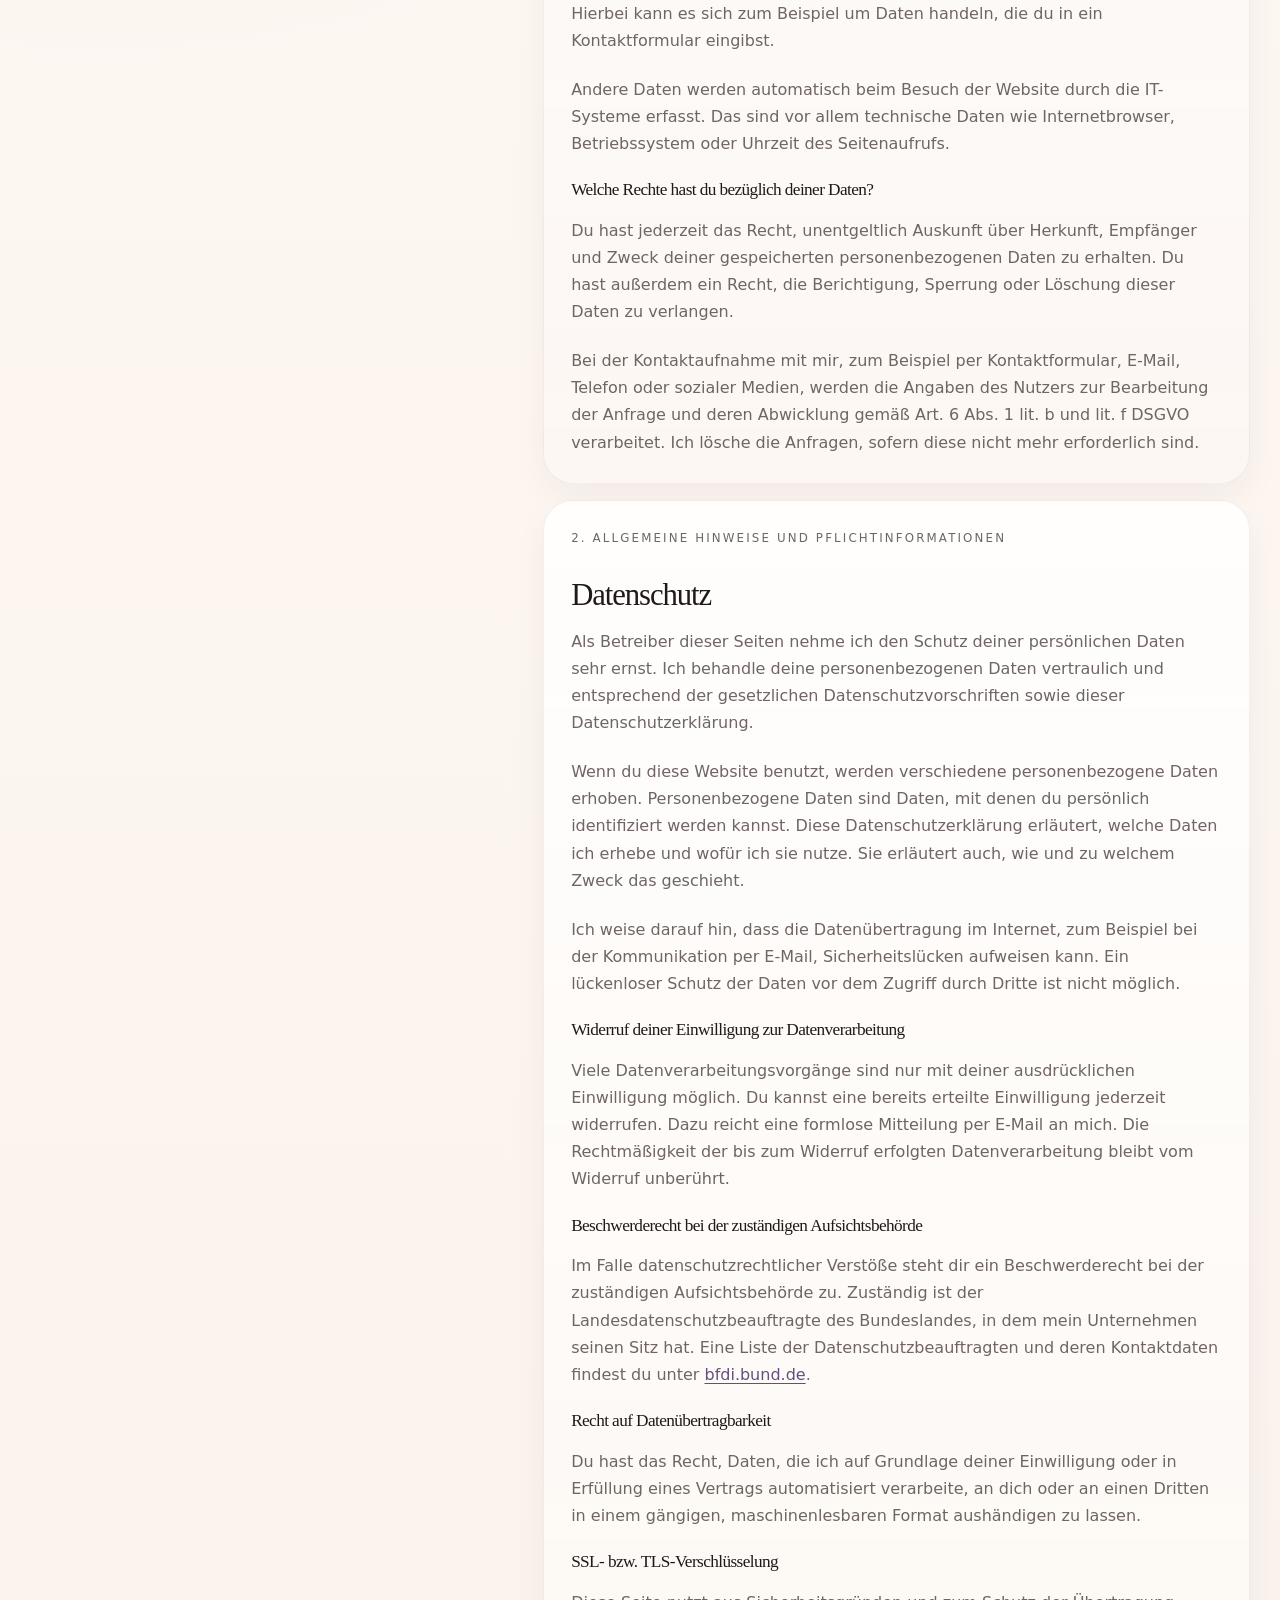
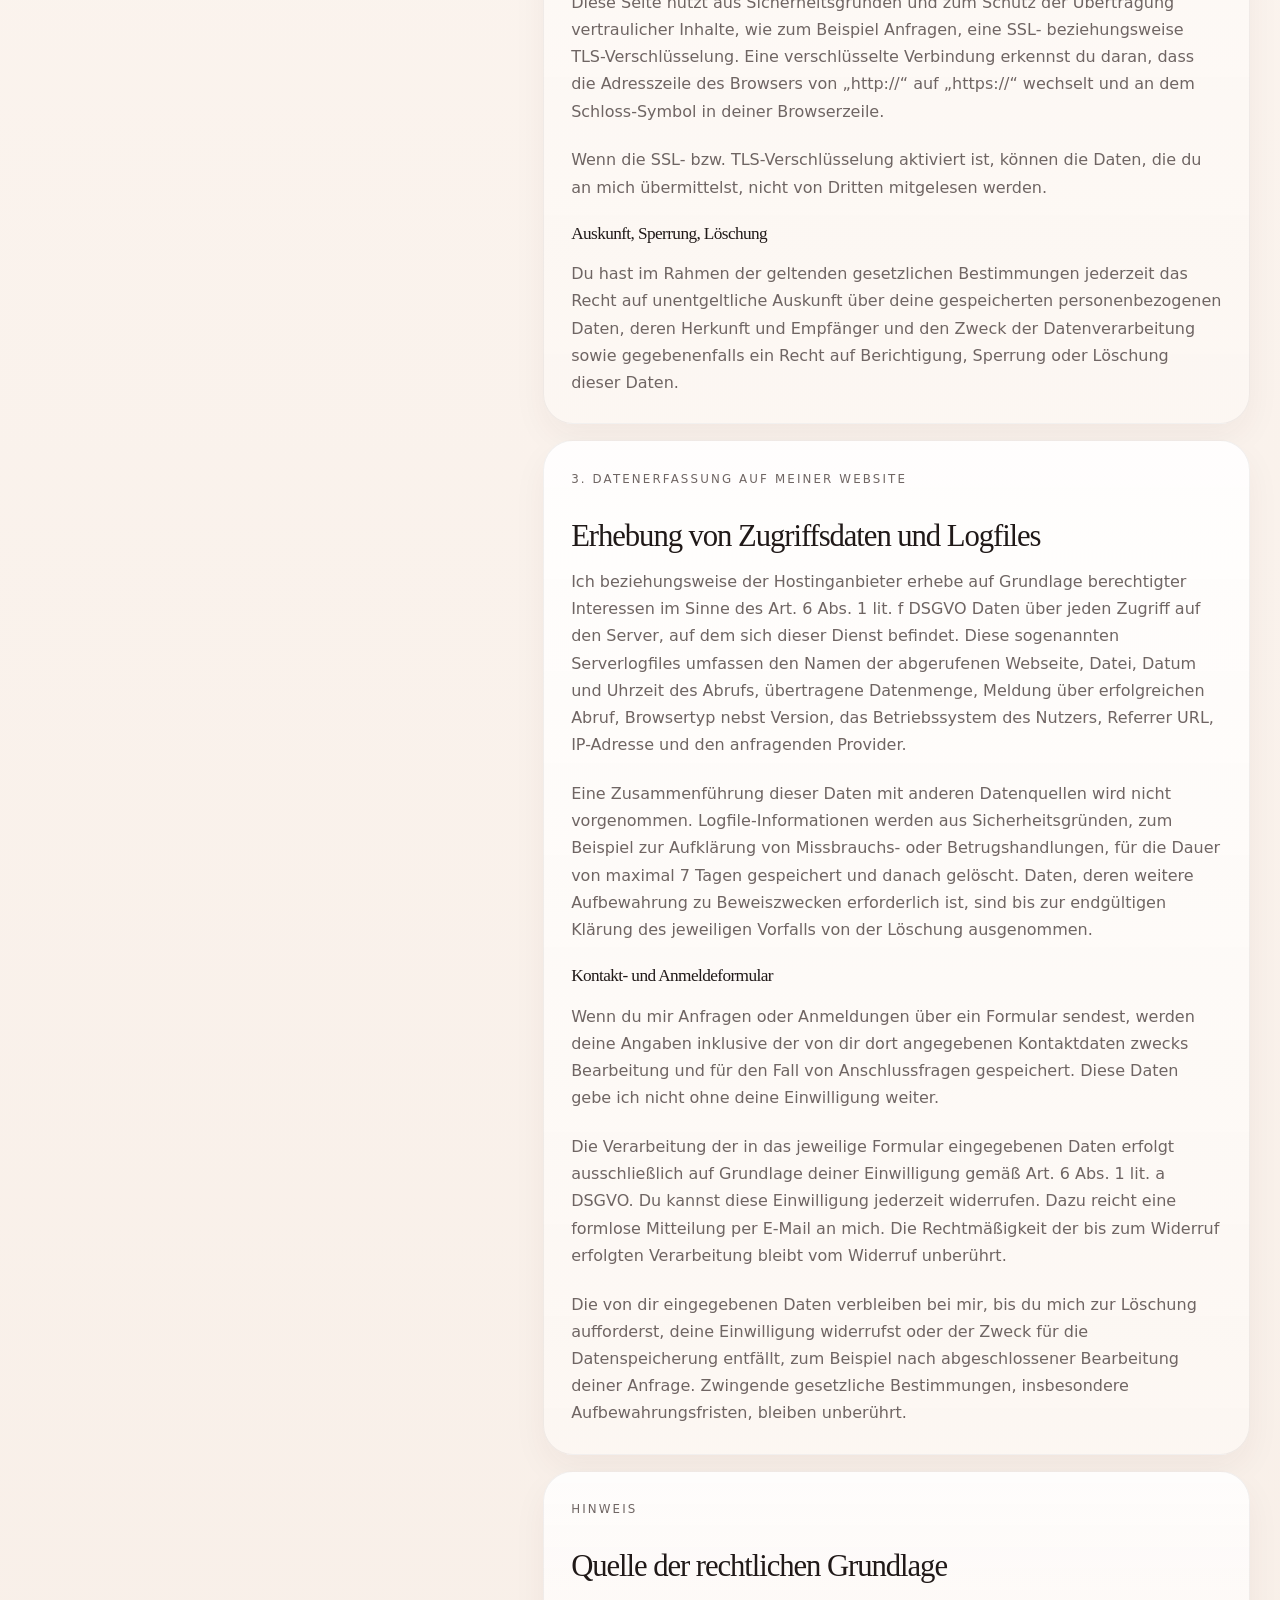
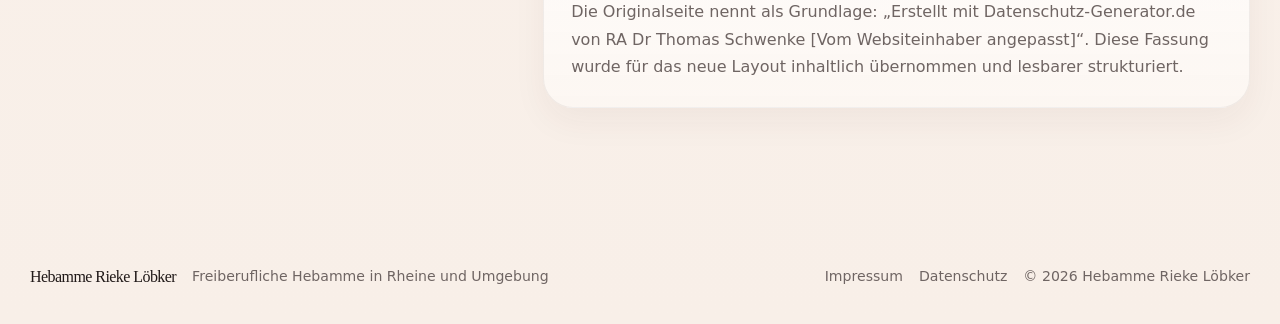
==== commit 505c607d: "Push site closer to bold reference direction" ====
--- a/datenschutz.html
+++ b/datenschutz.html
@@ -7,7 +7,7 @@
   <title>Datenschutz | Hebamme Rieke L&ouml;bker</title>
   <meta name="description" content="Datenschutzerkl&auml;rung von Hebamme Rieke L&ouml;bker auf Basis der Originalseite.">
   <link rel="icon" href="assets/img/favicon.png">
-  <link rel="stylesheet" href="assets/css/styles.css?v=19">
+  <link rel="stylesheet" href="assets/css/styles.css?v=20">
  </head>
  <body class="site-shell legal-page" data-page="legal">
   <a class="skip-link" href="#content">Zum Inhalt springen</a>
@@ -123,9 +123,10 @@
 
   <div id="site-footer"></div>
   <a id="mobile-cta" class="mobile-sticky-cta" href="kontakt.html#kontaktformular"></a>
-  <script src="assets/js/main.js?v=19" defer></script>
+  <script src="assets/js/main.js?v=20" defer></script>
  </body>
 </html>
 
 
 
+
--- a/assets/css/styles.css
+++ b/assets/css/styles.css
@@ -429,171 +429,298 @@
 
 .home-hero {
   position: relative;
-  padding: 3.2rem 0 2.4rem;
+  padding: 2.8rem 0 0;
+  overflow: clip;
 }
 
 .home-hero::before {
   content: "";
   position: absolute;
   inset: 0 0 auto;
-  height: 34rem;
+  height: 41rem;
   background:
-    radial-gradient(circle at left center, rgba(255, 255, 255, 0.58), transparent 36%),
-    radial-gradient(circle at 88% 18%, rgba(238, 193, 197, 0.35), transparent 22%),
-    linear-gradient(135deg, rgba(247, 224, 220, 0.95), rgba(250, 238, 232, 0.9));
-  border-bottom-left-radius: 4rem;
-  border-bottom-right-radius: 4rem;
+    radial-gradient(circle at 0% 50%, rgba(255, 255, 255, 0.38), transparent 24%),
+    radial-gradient(circle at 100% 14%, rgba(244, 205, 209, 0.46), transparent 20%),
+    linear-gradient(135deg, #f8d7d5, #fae8e1);
+  border-bottom-left-radius: 8rem;
+  border-bottom-right-radius: 8rem;
   z-index: -1;
 }
 
 .home-hero__shell {
   display: grid;
-  grid-template-columns: minmax(320px, 0.88fr) minmax(0, 1fr);
-  gap: 3.2rem;
+  grid-template-columns: minmax(360px, 0.96fr) minmax(0, 0.96fr);
+  gap: 4rem;
   align-items: center;
-  padding: 2.2rem 0 1.4rem;
+  min-height: 34rem;
+  padding: 0.8rem 0 1.5rem;
 }
 
 .home-hero__media {
   position: relative;
+  align-self: stretch;
 }
 
 .home-hero__media::before {
   content: "";
   position: absolute;
-  inset: -1rem auto 1.75rem -1rem;
-  width: min(34vw, 24rem);
-  border-radius: 2.2rem;
-  background: linear-gradient(180deg, rgba(255, 222, 229, 0.85), rgba(244, 204, 206, 0.32));
+  inset: -1.4rem auto 2rem -2.4rem;
+  width: min(42vw, 31rem);
+  border-radius: 0 0 3.4rem 0;
+  background:
+    radial-gradient(circle at 18% 25%, rgba(255, 255, 255, 0.34), transparent 28%),
+    linear-gradient(180deg, rgba(253, 223, 226, 0.92), rgba(247, 208, 212, 0.44));
   z-index: -1;
 }
 
 .home-hero__portrait {
   overflow: hidden;
-  border-radius: 2rem;
-  background: rgba(255, 255, 255, 0.65);
-  box-shadow: 0 24px 54px rgba(87, 58, 44, 0.1);
+  height: 100%;
+  min-height: 33rem;
+  border-radius: 0 0 3rem 0;
+  background: rgba(255, 255, 255, 0.2);
+  box-shadow: 0 34px 74px rgba(87, 58, 44, 0.12);
 }
 
 .home-hero__portrait img {
   width: 100%;
-  aspect-ratio: 0.94 / 1.05;
+  height: 100%;
   object-fit: cover;
+  object-position: center;
 }
 
 .home-hero__copy {
-  max-width: 34rem;
+  position: relative;
+  max-width: 35rem;
 }
 
 .home-hero__copy h1 {
-  max-width: 8.4ch;
-  font-size: clamp(3.4rem, 7.2vw, 6.6rem);
+  max-width: 5.8ch;
+  font-family: "Avenir Next", "Segoe UI", system-ui, sans-serif;
+  font-size: clamp(4.2rem, 8.2vw, 7.8rem);
+  font-weight: 700;
+  letter-spacing: -0.07em;
+  line-height: 0.88;
+  color: #17364d;
 }
 
 .home-hero__copy h1 em {
-  color: var(--violet-deep);
+  display: block;
+  margin-top: 0.18em;
+  color: #c56172;
   font-style: italic;
   font-weight: 400;
+  font-family: Georgia, "Times New Roman", serif;
+  letter-spacing: -0.04em;
+  line-height: 0.95;
 }
 
 .home-hero__copy .lede {
-  max-width: 29rem;
-  margin-top: 1.25rem;
+  max-width: 25rem;
+  margin-top: 1.5rem;
+  font-size: 1.05rem;
+  line-height: 1.8;
+}
+
+.home-hero__social {
+  position: absolute;
+  left: max(1rem, calc((100vw - var(--container)) / 2 - 4.8rem));
+  top: 17rem;
+  z-index: 2;
+  display: grid;
+  gap: 1rem;
+}
+
+.home-hero__social a {
+  color: #17364d;
+  font-size: 0.8rem;
+  letter-spacing: 0.18em;
+  text-transform: uppercase;
+  writing-mode: vertical-rl;
+  transform: rotate(180deg);
+}
+
+.home-hero__dots {
+  position: absolute;
+  right: max(1.2rem, calc((100vw - var(--container)) / 2 + 1rem));
+  top: 15rem;
+  display: grid;
+  gap: 0.75rem;
+}
+
+.home-hero__dots span {
+  width: 0.75rem;
+  height: 0.75rem;
+  border-radius: 999px;
+  border: 1px solid rgba(197, 97, 114, 0.4);
+  background: rgba(255, 255, 255, 0.42);
+}
+
+.home-hero__dots .is-active {
+  background: #c56172;
+  border-color: #c56172;
+}
+
+.home-hero__note {
+  position: absolute;
+  right: -1rem;
+  bottom: 2rem;
+  max-width: 14rem;
+  padding: 1rem 1.2rem;
+  border-radius: 1rem;
+  background: rgba(255, 255, 255, 0.92);
+  color: var(--text-soft);
+  font-family: Georgia, "Times New Roman", serif;
+  font-style: italic;
+  box-shadow: 0 18px 34px rgba(87, 58, 44, 0.1);
 }
 
 .home-hero__stats {
   display: grid;
   grid-template-columns: repeat(4, minmax(0, 1fr));
-  gap: 1rem;
-  margin-top: 1.2rem;
+  gap: 2rem;
+  align-items: end;
+  margin-top: 2.8rem;
+  padding: 2.8rem 0 1rem;
 }
 
 .home-stat {
-  padding: 1.15rem 1rem 1rem;
-  border: 1px solid rgba(32, 25, 24, 0.06);
-  border-radius: 1.5rem;
-  background: rgba(255, 255, 255, 0.62);
-  box-shadow: var(--shadow-soft);
+  position: relative;
+  min-height: 7rem;
+  padding-top: 2.2rem;
 }
 
 .home-stat strong {
   display: block;
-  font-family: Georgia, "Times New Roman", serif;
-  font-size: 1.5rem;
-  font-weight: 500;
+  font-family: "Avenir Next", "Segoe UI", system-ui, sans-serif;
+  font-size: 1rem;
+  font-weight: 600;
   color: var(--text);
-  line-height: 1;
+  line-height: 1.2;
 }
 
 .home-stat span {
   display: block;
-  margin-top: 0.45rem;
+  margin-top: 0.35rem;
   color: var(--text-soft);
-  font-size: 0.92rem;
+  font-size: 0.9rem;
   line-height: 1.45;
 }
 
+.home-stat::before {
+  content: attr(data-number);
+  position: absolute;
+  left: 0;
+  top: -0.25rem;
+  font-family: "Avenir Next", "Segoe UI", system-ui, sans-serif;
+  font-size: clamp(4rem, 8vw, 6rem);
+  font-weight: 700;
+  letter-spacing: -0.08em;
+  color: rgba(197, 97, 114, 0.1);
+  line-height: 0.9;
+  pointer-events: none;
+}
+
+.home-experience {
+  padding-top: 1.8rem;
+}
+
+.home-experience__grid {
+  display: grid;
+  grid-template-columns: minmax(280px, 0.9fr) minmax(0, 1.1fr);
+  gap: 3rem;
+  align-items: start;
+}
+
+.home-experience__heading h2 {
+  max-width: 8ch;
+  font-family: "Avenir Next", "Segoe UI", system-ui, sans-serif;
+  font-size: clamp(3.2rem, 6vw, 5.2rem);
+  font-weight: 700;
+  letter-spacing: -0.06em;
+  line-height: 0.9;
+  color: #17364d;
+}
+
+.home-experience__copy {
+  display: grid;
+  gap: 1rem;
+  padding-top: 2.4rem;
+}
+
 .home-services {
-  background: rgba(255, 251, 247, 0.22);
+  background: transparent;
 }
 
 .home-section-header {
-  max-width: 36rem;
+  max-width: 42rem;
 }
 
 .home-services__grid {
   display: grid;
-  grid-template-columns: repeat(2, minmax(0, 1fr));
-  gap: 1rem;
+  grid-template-columns: repeat(4, minmax(0, 1fr));
+  gap: 1.1rem;
+  align-items: stretch;
 }
 
 .home-service-card {
   display: grid;
-  gap: 0.85rem;
-  padding: 1.5rem;
-  border-radius: 1.8rem;
-  border: 1px solid rgba(32, 25, 24, 0.08);
-  background: rgba(255, 255, 255, 0.8);
-  box-shadow: var(--shadow-soft);
-}
-
-.home-service-card--primary {
-  background: linear-gradient(180deg, rgba(255, 255, 255, 0.86), rgba(252, 241, 236, 0.92));
+  align-content: start;
+  gap: 0.95rem;
+  min-height: 14rem;
+  padding: 1.7rem;
+  border-radius: 2rem;
+  border: 1px solid rgba(32, 25, 24, 0.04);
+  background: rgba(255, 255, 255, 0.78);
+  box-shadow: 0 20px 42px rgba(74, 49, 36, 0.06);
+}
+
+.home-service-card--featured {
+  background: linear-gradient(180deg, rgba(227, 126, 136, 0.9), rgba(221, 115, 126, 0.92));
+  color: rgba(255, 255, 255, 0.96);
+  transform: translateY(-1rem);
+  box-shadow: 0 28px 48px rgba(197, 97, 114, 0.24);
 }
 
 .home-service-card--sage {
-  background: linear-gradient(180deg, rgba(235, 241, 212, 0.94), rgba(255, 251, 246, 0.82));
-}
-
-.home-service-card--wide {
-  grid-column: span 2;
-  grid-template-columns: minmax(0, 1fr) 230px;
+  background: linear-gradient(180deg, rgba(235, 241, 212, 0.94), rgba(255, 251, 246, 0.86));
+}
+
+.home-service-card--visual {
+  grid-template-rows: auto 1fr;
   align-items: center;
 }
 
 .home-service-card__kicker {
-  color: var(--violet-deep);
+  color: rgba(100, 80, 127, 0.88);
   font-size: 0.76rem;
   letter-spacing: 0.16em;
   text-transform: uppercase;
 }
 
+.home-service-card--featured .home-service-card__kicker,
+.home-service-card--featured p,
+.home-service-card--featured a,
+.home-service-card--featured h3 {
+  color: inherit;
+}
+
 .home-service-card__visual {
   overflow: hidden;
-  border-radius: 1.4rem;
+  border-radius: 1.5rem;
 }
 
 .home-service-card__visual img {
   width: 100%;
-  aspect-ratio: 1 / 0.92;
+  aspect-ratio: 1.2 / 0.84;
   object-fit: cover;
-  filter: grayscale(0.15);
+  filter: none;
 }
 
 .home-story {
   display: grid;
-  grid-template-columns: minmax(300px, 0.88fr) minmax(0, 1fr);
-  gap: 2.4rem;
+  grid-template-columns: minmax(320px, 0.86fr) minmax(0, 1fr);
+  gap: 3rem;
   align-items: center;
 }
 
@@ -604,24 +731,23 @@
 .home-story__media::before {
   content: "";
   position: absolute;
-  inset: 1rem auto -1rem -1rem;
-  width: 86%;
-  border-radius: 2rem;
-  background: linear-gradient(180deg, rgba(249, 216, 220, 0.55), rgba(248, 233, 222, 0.2));
+  inset: -1rem 2rem 1rem -1rem;
+  border-radius: 3rem;
+  background: linear-gradient(180deg, rgba(249, 205, 213, 0.72), rgba(248, 233, 222, 0.24));
   z-index: -1;
 }
 
 .home-story__media img {
   width: 100%;
-  aspect-ratio: 1 / 1.02;
+  aspect-ratio: 1 / 1.08;
   object-fit: cover;
-  border-radius: 2rem;
-  box-shadow: 0 24px 54px rgba(77, 57, 43, 0.08);
+  border-radius: 3rem;
+  box-shadow: 0 30px 56px rgba(77, 57, 43, 0.1);
 }
 
 .home-story__copy {
   display: grid;
-  gap: 1rem;
+  gap: 1.15rem;
 }
 
 .home-story__pillars {
@@ -637,15 +763,15 @@
 .home-process__grid {
   display: grid;
   grid-template-columns: repeat(3, minmax(0, 1fr));
-  gap: 1rem;
+  gap: 1.1rem;
 }
 
 .home-process__card {
   display: grid;
   gap: 0.9rem;
-  padding: 1.5rem;
-  border-radius: 1.8rem;
-  border: 1px solid rgba(32, 25, 24, 0.08);
+  padding: 1.7rem;
+  border-radius: 2rem;
+  border: 1px solid rgba(32, 25, 24, 0.04);
   background: rgba(255, 255, 255, 0.82);
   box-shadow: var(--shadow-soft);
 }
@@ -654,14 +780,64 @@
   margin-top: 0;
 }
 
+.home-process__card:nth-child(2) {
+  background: linear-gradient(180deg, rgba(227, 126, 136, 0.9), rgba(221, 115, 126, 0.92));
+  color: rgba(255, 255, 255, 0.96);
+  transform: translateY(-0.9rem);
+  box-shadow: 0 26px 46px rgba(197, 97, 114, 0.22);
+}
+
+.home-process__card:nth-child(2) p,
+.home-process__card:nth-child(2) h3 {
+  color: inherit;
+}
+
 .home-testimonials .section-header {
-  margin-bottom: 1.4rem;
+  margin-bottom: 2rem;
+}
+
+.home-testimonials .quote-card {
+  min-height: 100%;
+}
+
+.home-contact {
+  padding-top: 1rem;
 }
 
 .home-contact__band {
+  border-radius: 3rem;
   background:
-    radial-gradient(circle at 100% 0%, rgba(255, 255, 255, 0.12), transparent 24%),
-    linear-gradient(160deg, #705b8e, #6b5786);
+    radial-gradient(circle at 0% 100%, rgba(255, 255, 255, 0.08), transparent 22%),
+    radial-gradient(circle at 100% 0%, rgba(255, 255, 255, 0.1), transparent 24%),
+    linear-gradient(145deg, #73568d, #654d80 58%, #5d476f 100%);
+  color: rgba(255, 255, 255, 0.96);
+}
+
+.home-contact__band .contact-band__form {
+  background: rgba(255, 255, 255, 0.1);
+  border-color: rgba(255, 255, 255, 0.12);
+}
+
+.home-contact__band .field label,
+.home-contact__band .field input,
+.home-contact__band .field textarea,
+.home-contact__band .field input::placeholder,
+.home-contact__band .field textarea::placeholder {
+  color: inherit;
+}
+
+.home-contact__band .field input,
+.home-contact__band .field textarea {
+  background: rgba(255, 255, 255, 0.1);
+  border-color: rgba(255, 255, 255, 0.12);
+}
+
+.home-contact__band .button--light {
+  border-radius: 999px;
+}
+
+.home-contact__band .eyebrow--light {
+  color: rgba(255, 255, 255, 0.7);
 }
 
 .service-mosaic {
@@ -1261,7 +1437,7 @@
 
 .page-intro {
   position: relative;
-  padding: 3rem 0 0.6rem;
+  padding: 2.4rem 0 1.8rem;
   overflow: clip;
 }
 
@@ -1269,75 +1445,96 @@
   content: "";
   position: absolute;
   inset: 0 0 auto;
-  height: 34rem;
+  height: 33rem;
   background:
-    radial-gradient(circle at 0% 50%, rgba(255, 255, 255, 0.58), transparent 28%),
-    radial-gradient(circle at 100% 14%, rgba(244, 209, 212, 0.4), transparent 24%),
-    linear-gradient(135deg, rgba(248, 233, 229, 0.95), rgba(255, 250, 246, 0.9));
-  border-bottom-left-radius: 4rem;
-  border-bottom-right-radius: 4rem;
+    radial-gradient(circle at 0% 50%, rgba(255, 255, 255, 0.4), transparent 23%),
+    radial-gradient(circle at 100% 14%, rgba(244, 205, 209, 0.46), transparent 18%),
+    linear-gradient(135deg, #f9e0dc, #fbefe8);
+  border-bottom-left-radius: 7rem;
+  border-bottom-right-radius: 7rem;
   z-index: -1;
+}
+
+.page-intro::after {
+  content: "";
+  position: absolute;
+  right: max(1.2rem, calc((100vw - var(--container)) / 2 + 1rem));
+  top: 13rem;
+  width: 0.8rem;
+  height: 4.8rem;
+  border-radius: 999px;
+  background:
+    radial-gradient(circle at center 8%, rgba(197, 97, 114, 0.9) 0.22rem, transparent 0.24rem),
+    radial-gradient(circle at center 50%, rgba(197, 97, 114, 0.45) 0.22rem, transparent 0.24rem),
+    radial-gradient(circle at center 92%, rgba(197, 97, 114, 0.2) 0.22rem, transparent 0.24rem);
 }
 
 .page-intro__card {
   position: relative;
   display: grid;
   gap: 2.8rem;
-  padding: 3rem;
-  border-radius: 42px;
-  border: 1px solid rgba(32, 25, 24, 0.05);
-  background: linear-gradient(180deg, rgba(255, 253, 249, 0.66), rgba(255, 249, 244, 0.52));
-  box-shadow: 0 26px 60px rgba(77, 57, 43, 0.08);
-  backdrop-filter: blur(6px);
+  min-height: 28rem;
+  padding: 2rem 0 0;
+  border: 0;
+  border-radius: 0;
+  background: transparent;
+  box-shadow: none;
+  backdrop-filter: none;
 }
 
 .page-intro__card--split {
-  grid-template-columns: minmax(0, 1fr) minmax(330px, 0.9fr);
+  grid-template-columns: minmax(0, 0.96fr) minmax(340px, 0.92fr);
   align-items: center;
 }
 
 .page-intro__card--split h1 {
-  max-width: 9.4ch;
-  font-size: clamp(3.2rem, 6vw, 5.6rem);
+  max-width: 8.4ch;
+  font-size: clamp(3.6rem, 6.2vw, 6rem);
+  line-height: 0.9;
 }
 
 .page-intro__copy {
   display: grid;
   gap: 1.15rem;
-  max-width: 36rem;
+  max-width: 34rem;
 }
 
 .page-intro__lede {
-  max-width: 31rem;
+  max-width: 28rem;
+  font-size: 1.04rem;
+  line-height: 1.85;
 }
 
 .page-intro__media {
   position: relative;
-  padding: 0.5rem 0 0 1rem;
+  padding: 0 0 0 2rem;
 }
 
 .page-intro__media::before {
   content: "";
   position: absolute;
-  inset: -0.35rem auto 1.3rem 0;
-  width: min(26vw, 19rem);
-  border-radius: 2rem;
-  background: linear-gradient(180deg, rgba(248, 205, 209, 0.76), rgba(241, 229, 218, 0.24));
+  inset: -1rem auto 1.2rem 0.5rem;
+  width: min(28vw, 22rem);
+  border-radius: 3rem;
+  background: linear-gradient(180deg, rgba(248, 197, 204, 0.84), rgba(241, 229, 218, 0.3));
   z-index: -1;
 }
 
 .page-intro__media img {
-  border-radius: 34px;
+  aspect-ratio: 1.08 / 0.84;
+  object-fit: cover;
+  border-radius: 2.6rem;
+  box-shadow: 0 28px 56px rgba(77, 57, 43, 0.12);
 }
 
 .page-intro__media-note {
   position: absolute;
-  left: -1.5rem;
-  bottom: 0.75rem;
+  left: -0.75rem;
+  bottom: 1rem;
   max-width: 15rem;
   padding: 1rem 1.05rem;
   border: 1px solid rgba(32, 25, 24, 0.05);
-  border-radius: 18px;
+  border-radius: 1rem;
   background: rgba(255, 255, 255, 0.94);
   color: var(--text-soft);
   font-family: Georgia, "Times New Roman", serif;
@@ -2018,15 +2215,15 @@
   .two-col,
   .home-hero__shell,
   .home-hero__stats,
+  .home-experience__grid,
   .home-services__grid,
-  .home-service-card--wide,
   .home-story,
   .home-process__grid {
     grid-template-columns: 1fr;
   }
 
   .home-hero {
-    padding-top: 1.6rem;
+    padding-top: 1.4rem;
   }
 
   .home-hero__copy h1,
@@ -2036,9 +2233,9 @@
   }
 
   .home-hero::before {
-    height: 28rem;
-    border-bottom-left-radius: 2.5rem;
-    border-bottom-right-radius: 2.5rem;
+    height: 32rem;
+    border-bottom-left-radius: 3rem;
+    border-bottom-right-radius: 3rem;
   }
 
   .page-intro {
@@ -2046,13 +2243,19 @@
   }
 
   .page-intro::before {
-    height: 24rem;
+    height: 26rem;
     border-bottom-left-radius: 2.8rem;
     border-bottom-right-radius: 2.8rem;
   }
 
+  .page-intro::after,
+  .home-hero__dots,
+  .home-hero__social {
+    display: none;
+  }
+
   .home-hero__shell {
-    gap: 1.5rem;
+    gap: 1.4rem;
     padding-top: 1rem;
   }
 
@@ -2061,18 +2264,51 @@
   }
 
   .home-hero__media::before {
-    inset: -0.6rem auto 1rem -0.5rem;
-    width: 82%;
+    inset: -0.6rem auto 1rem -0.3rem;
+    width: 88%;
   }
 
   .home-hero__copy {
     order: 1;
+  }
+
+  .home-hero__copy .lede {
+    max-width: 100%;
+  }
+
+  .home-hero__note {
+    position: static;
+    margin-top: 0.8rem;
+    max-width: 100%;
+  }
+
+  .home-hero__portrait {
+    min-height: 0;
+    border-radius: 2rem;
   }
 
   .home-stat,
   .home-service-card,
   .home-process__card {
     padding: 1.15rem;
+  }
+
+  .home-stat {
+    min-height: 0;
+    padding-top: 1.8rem;
+  }
+
+  .home-stat::before {
+    font-size: 3.4rem;
+  }
+
+  .home-experience__copy {
+    padding-top: 0;
+  }
+
+  .home-service-card--featured,
+  .home-process__card:nth-child(2) {
+    transform: none;
   }
 
   .home-service-card__visual {
@@ -2104,7 +2340,7 @@
 
   .page-intro__card {
     gap: 1.4rem;
-    border-radius: 30px;
+    padding: 1.2rem 0 0;
   }
 
   .page-intro__media {
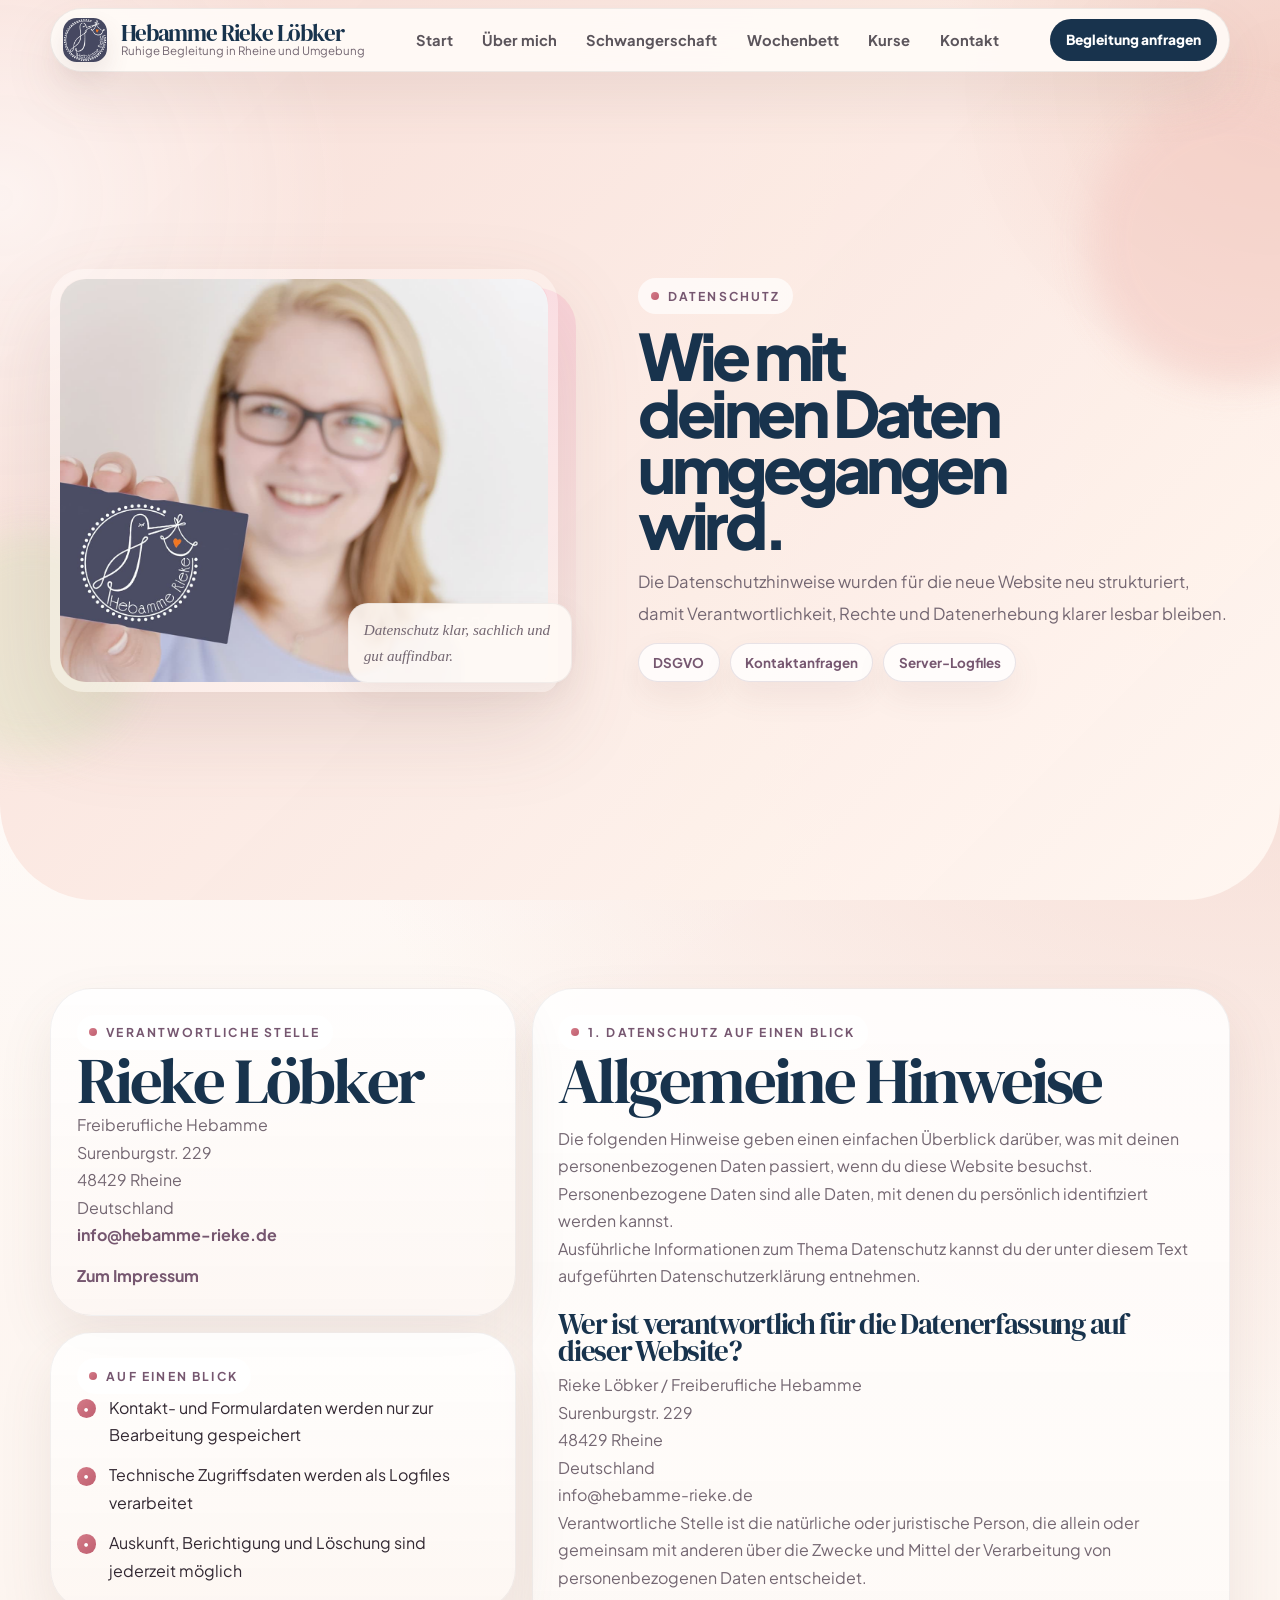
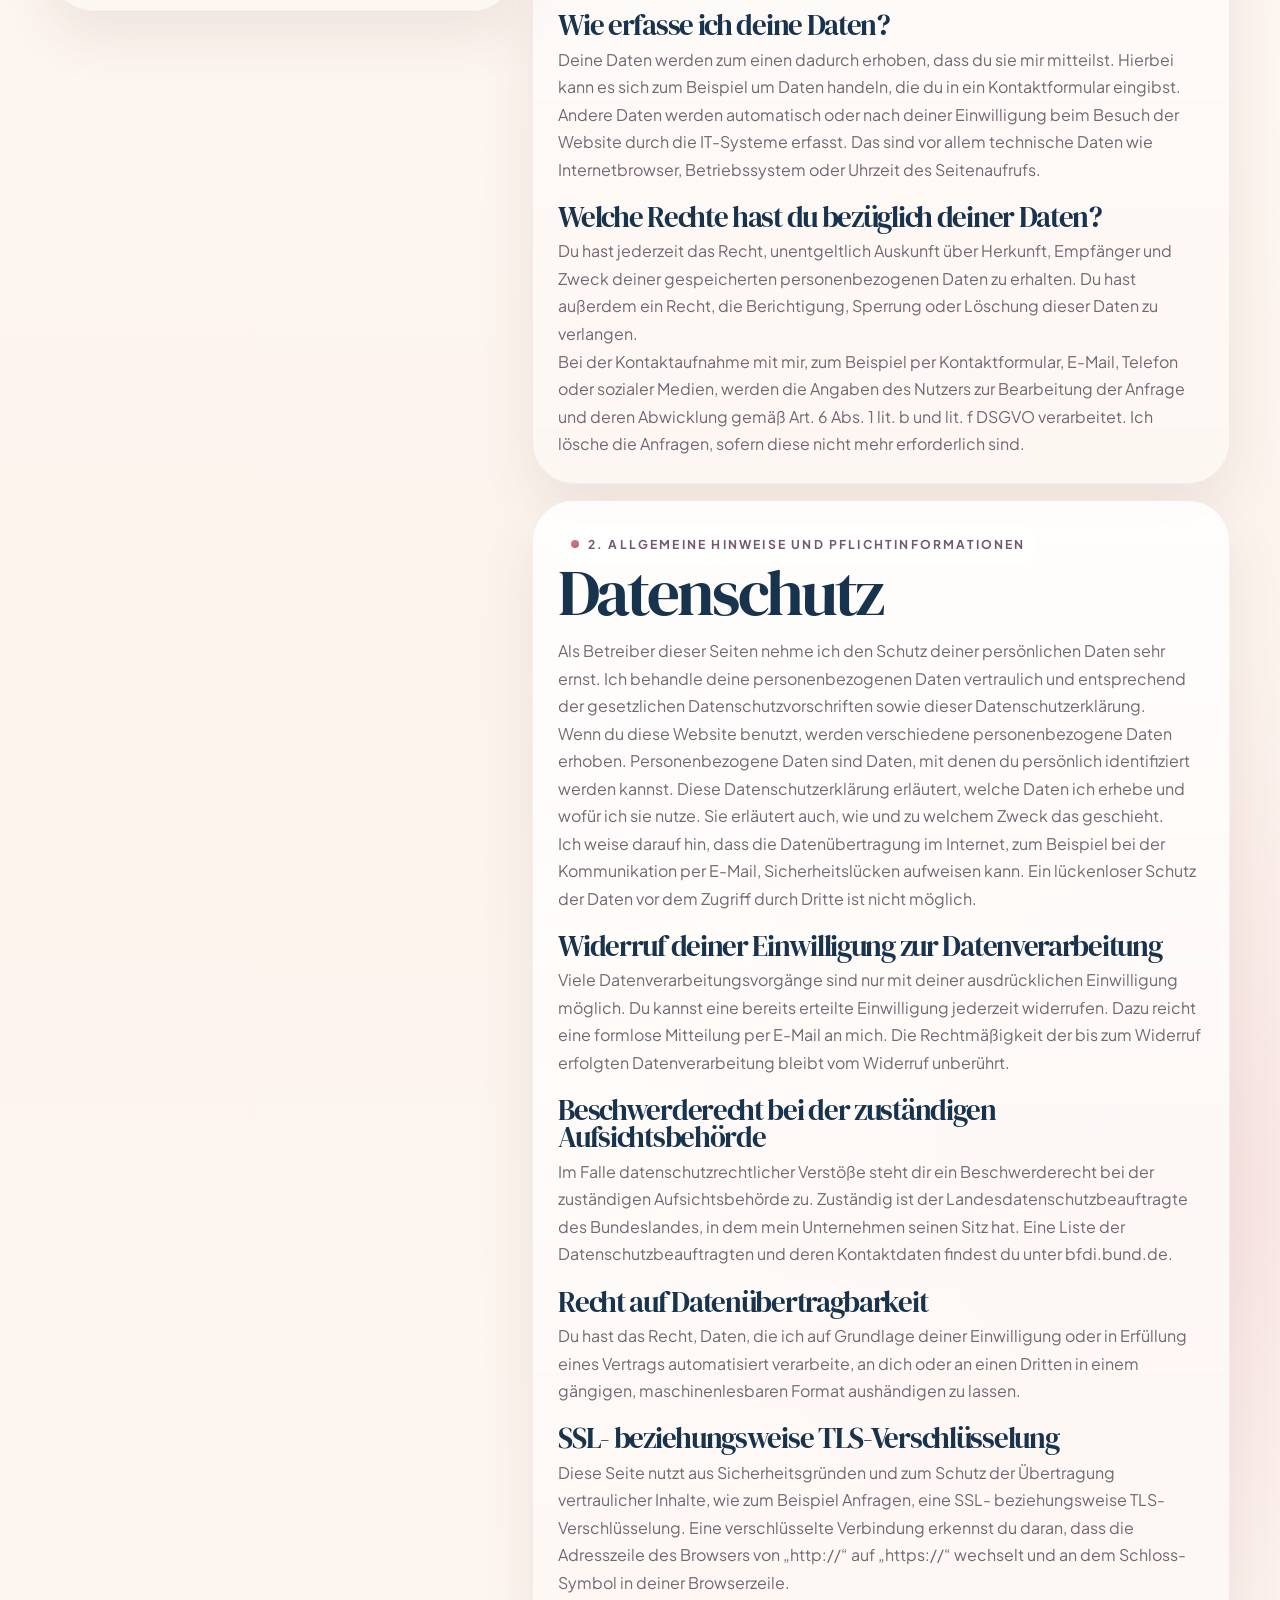
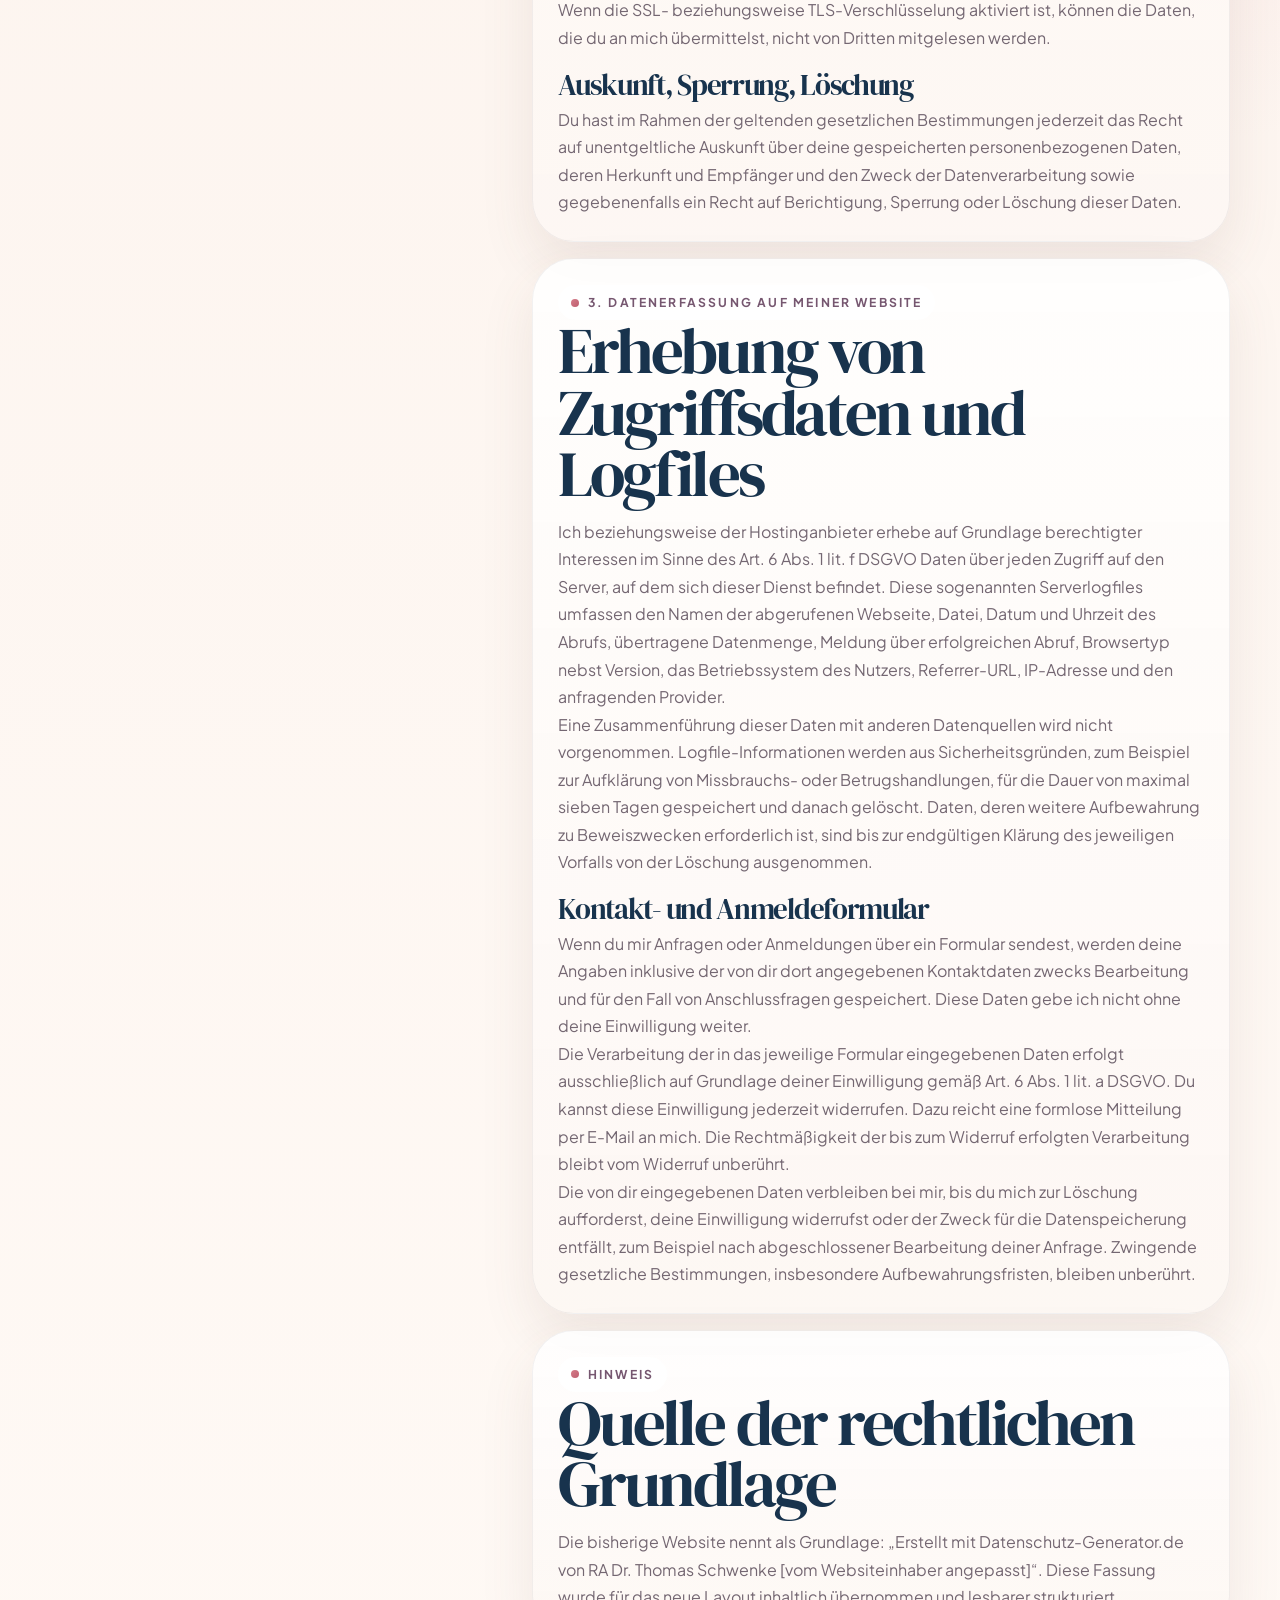
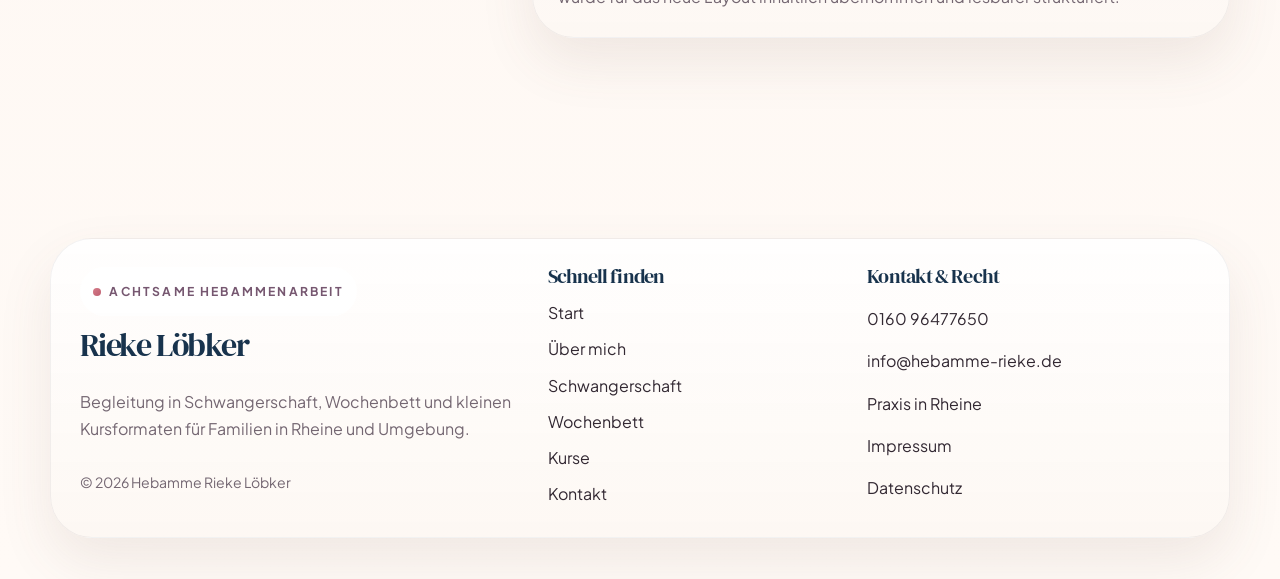
==== commit ed9be6f0: "Refine responsive redesign across site" ====
--- a/datenschutz.html
+++ b/datenschutz.html
@@ -1,40 +1,44 @@
-﻿<!doctype html>
-<html lang="de" class="legal-page">
+<!doctype html>
+<html lang="de">
  <head>
   <meta charset="utf-8">
   <meta name="viewport" content="width=device-width, initial-scale=1">
   <base href="./">
   <title>Datenschutz | Hebamme Rieke L&ouml;bker</title>
-  <meta name="description" content="Datenschutzerkl&auml;rung von Hebamme Rieke L&ouml;bker auf Basis der Originalseite.">
+  <meta name="description" content="Datenschutzhinweise von Hebamme Rieke L&ouml;bker zu Websitebesuch, Kontaktaufnahme und Datenverarbeitung.">
+  <meta name="theme-color" content="#f7dfd8">
   <link rel="icon" href="assets/img/favicon.png">
-  <link rel="stylesheet" href="assets/css/styles.css?v=20">
+  <link rel="stylesheet" href="assets/css/styles.css?v=39">
  </head>
- <body class="site-shell legal-page" data-page="legal">
+ <body class="site-shell" data-page="legal">
   <a class="skip-link" href="#content">Zum Inhalt springen</a>
   <div id="site-header"></div>
 
   <main id="content" class="page">
-   <section class="page-intro">
-    <div class="container page-intro__card page-intro__card--split">
-     <div class="page-intro__copy">
+   <section class="page-hero">
+    <div class="container page-hero__grid">
+     <div class="page-hero__copy" data-reveal>
       <p class="eyebrow">Datenschutz</p>
-      <h1>Wie mit deinen Daten umgegangen wird</h1>
-      <p class="lede page-intro__lede">Die Datenschutzerkl&auml;rung wurde anhand der Originalseite neu aufgebaut, damit Verantwortlichkeit, Rechte und Datenerhebung klar strukturiert lesbar bleiben.</p>
-      <div class="page-intro__meta">
+      <h1>Wie mit deinen Daten umgegangen wird.</h1>
+      <p class="lede">Die Datenschutzhinweise wurden f&uuml;r die neue Website neu strukturiert, damit Verantwortlichkeit, Rechte und Datenerhebung klarer lesbar bleiben.</p>
+      <div class="meta-pills">
        <span class="badge">DSGVO</span>
-       <span class="badge">Kontaktformulare</span>
+       <span class="badge">Kontaktanfragen</span>
        <span class="badge">Server-Logfiles</span>
       </div>
      </div>
-     <div class="page-intro__media">
-      <img src="assets/img/source/Rieke_Petersen_Hebamme_1920x1080_kontakt.jpg" alt="Rieke L\u00f6bker in einer ruhigen Gespr\u00e4chssituation">
+     <div class="page-hero__visual" data-reveal>
+      <div class="page-hero__frame">
+       <img src="assets/img/source/Rieke_Petersen_Hebamme_1920x1080_kontakt.jpg" alt="Rieke L&ouml;bker in einer ruhigen Gespr&auml;chssituation">
+      </div>
+      <div class="page-hero__note">Datenschutz klar, sachlich und gut auffindbar.</div>
      </div>
     </div>
    </section>
 
    <section class="section">
     <div class="container legal-layout">
-     <aside class="legal-aside">
+     <aside class="legal-sidebar" data-reveal>
       <article class="legal-panel">
        <p class="eyebrow">Verantwortliche Stelle</p>
        <h2>Rieke L&ouml;bker</h2>
@@ -44,7 +48,6 @@
         <li><a href="impressum.html">Zum Impressum</a></li>
        </ul>
       </article>
-
       <article class="legal-panel">
        <p class="eyebrow">Auf einen Blick</p>
        <ul class="check-list">
@@ -56,10 +59,10 @@
      </aside>
 
      <div class="legal-copy">
-      <section class="legal-copy__section">
+      <section class="legal-copy__section" data-reveal>
        <p class="eyebrow">1. Datenschutz auf einen Blick</p>
        <h2>Allgemeine Hinweise</h2>
-       <p>Die folgenden Hinweise geben einen einfachen &Uuml;berblick dar&uuml;ber, was mit deinen personenbezogenen Daten passiert, wenn du meine Website besuchst. Personenbezogene Daten sind alle Daten, mit denen du pers&ouml;nlich identifiziert werden kannst.</p>
+       <p>Die folgenden Hinweise geben einen einfachen &Uuml;berblick dar&uuml;ber, was mit deinen personenbezogenen Daten passiert, wenn du diese Website besuchst. Personenbezogene Daten sind alle Daten, mit denen du pers&ouml;nlich identifiziert werden kannst.</p>
        <p>Ausf&uuml;hrliche Informationen zum Thema Datenschutz kannst du der unter diesem Text aufgef&uuml;hrten Datenschutzerkl&auml;rung entnehmen.</p>
 
        <h3>Wer ist verantwortlich f&uuml;r die Datenerfassung auf dieser Website?</h3>
@@ -67,15 +70,15 @@
        <p>Verantwortliche Stelle ist die nat&uuml;rliche oder juristische Person, die allein oder gemeinsam mit anderen &uuml;ber die Zwecke und Mittel der Verarbeitung von personenbezogenen Daten entscheidet.</p>
 
        <h3>Wie erfasse ich deine Daten?</h3>
-       <p>Deine Daten werden zum einen dadurch erhoben, dass du mir diese mitteilst. Hierbei kann es sich zum Beispiel um Daten handeln, die du in ein Kontaktformular eingibst.</p>
-       <p>Andere Daten werden automatisch beim Besuch der Website durch die IT-Systeme erfasst. Das sind vor allem technische Daten wie Internetbrowser, Betriebssystem oder Uhrzeit des Seitenaufrufs.</p>
+       <p>Deine Daten werden zum einen dadurch erhoben, dass du sie mir mitteilst. Hierbei kann es sich zum Beispiel um Daten handeln, die du in ein Kontaktformular eingibst.</p>
+       <p>Andere Daten werden automatisch oder nach deiner Einwilligung beim Besuch der Website durch die IT-Systeme erfasst. Das sind vor allem technische Daten wie Internetbrowser, Betriebssystem oder Uhrzeit des Seitenaufrufs.</p>
 
        <h3>Welche Rechte hast du bez&uuml;glich deiner Daten?</h3>
        <p>Du hast jederzeit das Recht, unentgeltlich Auskunft &uuml;ber Herkunft, Empf&auml;nger und Zweck deiner gespeicherten personenbezogenen Daten zu erhalten. Du hast au&szlig;erdem ein Recht, die Berichtigung, Sperrung oder L&ouml;schung dieser Daten zu verlangen.</p>
        <p>Bei der Kontaktaufnahme mit mir, zum Beispiel per Kontaktformular, E-Mail, Telefon oder sozialer Medien, werden die Angaben des Nutzers zur Bearbeitung der Anfrage und deren Abwicklung gem&auml;&szlig; Art. 6 Abs. 1 lit. b und lit. f DSGVO verarbeitet. Ich l&ouml;sche die Anfragen, sofern diese nicht mehr erforderlich sind.</p>
       </section>
 
-      <section class="legal-copy__section">
+      <section class="legal-copy__section" data-reveal>
        <p class="eyebrow">2. Allgemeine Hinweise und Pflichtinformationen</p>
        <h2>Datenschutz</h2>
        <p>Als Betreiber dieser Seiten nehme ich den Schutz deiner pers&ouml;nlichen Daten sehr ernst. Ich behandle deine personenbezogenen Daten vertraulich und entsprechend der gesetzlichen Datenschutzvorschriften sowie dieser Datenschutzerkl&auml;rung.</p>
@@ -91,19 +94,19 @@
        <h3>Recht auf Daten&uuml;bertragbarkeit</h3>
        <p>Du hast das Recht, Daten, die ich auf Grundlage deiner Einwilligung oder in Erf&uuml;llung eines Vertrags automatisiert verarbeite, an dich oder an einen Dritten in einem g&auml;ngigen, maschinenlesbaren Format aush&auml;ndigen zu lassen.</p>
 
-       <h3>SSL- bzw. TLS-Verschl&uuml;sselung</h3>
+       <h3>SSL- beziehungsweise TLS-Verschl&uuml;sselung</h3>
        <p>Diese Seite nutzt aus Sicherheitsgr&uuml;nden und zum Schutz der &Uuml;bertragung vertraulicher Inhalte, wie zum Beispiel Anfragen, eine SSL- beziehungsweise TLS-Verschl&uuml;sselung. Eine verschl&uuml;sselte Verbindung erkennst du daran, dass die Adresszeile des Browsers von &bdquo;http://&ldquo; auf &bdquo;https://&ldquo; wechselt und an dem Schloss-Symbol in deiner Browserzeile.</p>
-       <p>Wenn die SSL- bzw. TLS-Verschl&uuml;sselung aktiviert ist, k&ouml;nnen die Daten, die du an mich &uuml;bermittelst, nicht von Dritten mitgelesen werden.</p>
+       <p>Wenn die SSL- beziehungsweise TLS-Verschl&uuml;sselung aktiviert ist, k&ouml;nnen die Daten, die du an mich &uuml;bermittelst, nicht von Dritten mitgelesen werden.</p>
 
        <h3>Auskunft, Sperrung, L&ouml;schung</h3>
        <p>Du hast im Rahmen der geltenden gesetzlichen Bestimmungen jederzeit das Recht auf unentgeltliche Auskunft &uuml;ber deine gespeicherten personenbezogenen Daten, deren Herkunft und Empf&auml;nger und den Zweck der Datenverarbeitung sowie gegebenenfalls ein Recht auf Berichtigung, Sperrung oder L&ouml;schung dieser Daten.</p>
       </section>
 
-      <section class="legal-copy__section">
+      <section class="legal-copy__section" data-reveal>
        <p class="eyebrow">3. Datenerfassung auf meiner Website</p>
        <h2>Erhebung von Zugriffsdaten und Logfiles</h2>
-       <p>Ich beziehungsweise der Hostinganbieter erhebe auf Grundlage berechtigter Interessen im Sinne des Art. 6 Abs. 1 lit. f DSGVO Daten &uuml;ber jeden Zugriff auf den Server, auf dem sich dieser Dienst befindet. Diese sogenannten Serverlogfiles umfassen den Namen der abgerufenen Webseite, Datei, Datum und Uhrzeit des Abrufs, &uuml;bertragene Datenmenge, Meldung &uuml;ber erfolgreichen Abruf, Browsertyp nebst Version, das Betriebssystem des Nutzers, Referrer URL, IP-Adresse und den anfragenden Provider.</p>
-       <p>Eine Zusammenf&uuml;hrung dieser Daten mit anderen Datenquellen wird nicht vorgenommen. Logfile-Informationen werden aus Sicherheitsgr&uuml;nden, zum Beispiel zur Aufkl&auml;rung von Missbrauchs- oder Betrugshandlungen, f&uuml;r die Dauer von maximal 7 Tagen gespeichert und danach gel&ouml;scht. Daten, deren weitere Aufbewahrung zu Beweiszwecken erforderlich ist, sind bis zur endg&uuml;ltigen Kl&auml;rung des jeweiligen Vorfalls von der L&ouml;schung ausgenommen.</p>
+       <p>Ich beziehungsweise der Hostinganbieter erhebe auf Grundlage berechtigter Interessen im Sinne des Art. 6 Abs. 1 lit. f DSGVO Daten &uuml;ber jeden Zugriff auf den Server, auf dem sich dieser Dienst befindet. Diese sogenannten Serverlogfiles umfassen den Namen der abgerufenen Webseite, Datei, Datum und Uhrzeit des Abrufs, &uuml;bertragene Datenmenge, Meldung &uuml;ber erfolgreichen Abruf, Browsertyp nebst Version, das Betriebssystem des Nutzers, Referrer-URL, IP-Adresse und den anfragenden Provider.</p>
+       <p>Eine Zusammenf&uuml;hrung dieser Daten mit anderen Datenquellen wird nicht vorgenommen. Logfile-Informationen werden aus Sicherheitsgr&uuml;nden, zum Beispiel zur Aufkl&auml;rung von Missbrauchs- oder Betrugshandlungen, f&uuml;r die Dauer von maximal sieben Tagen gespeichert und danach gel&ouml;scht. Daten, deren weitere Aufbewahrung zu Beweiszwecken erforderlich ist, sind bis zur endg&uuml;ltigen Kl&auml;rung des jeweiligen Vorfalls von der L&ouml;schung ausgenommen.</p>
 
        <h3>Kontakt- und Anmeldeformular</h3>
        <p>Wenn du mir Anfragen oder Anmeldungen &uuml;ber ein Formular sendest, werden deine Angaben inklusive der von dir dort angegebenen Kontaktdaten zwecks Bearbeitung und f&uuml;r den Fall von Anschlussfragen gespeichert. Diese Daten gebe ich nicht ohne deine Einwilligung weiter.</p>
@@ -111,10 +114,10 @@
        <p>Die von dir eingegebenen Daten verbleiben bei mir, bis du mich zur L&ouml;schung aufforderst, deine Einwilligung widerrufst oder der Zweck f&uuml;r die Datenspeicherung entf&auml;llt, zum Beispiel nach abgeschlossener Bearbeitung deiner Anfrage. Zwingende gesetzliche Bestimmungen, insbesondere Aufbewahrungsfristen, bleiben unber&uuml;hrt.</p>
       </section>
 
-      <section class="legal-copy__section">
+      <section class="legal-copy__section" data-reveal>
        <p class="eyebrow">Hinweis</p>
        <h2>Quelle der rechtlichen Grundlage</h2>
-       <p>Die Originalseite nennt als Grundlage: &bdquo;Erstellt mit Datenschutz-Generator.de von RA Dr Thomas Schwenke [Vom Websiteinhaber angepasst]&ldquo;. Diese Fassung wurde f&uuml;r das neue Layout inhaltlich &uuml;bernommen und lesbarer strukturiert.</p>
+       <p>Die bisherige Website nennt als Grundlage: &bdquo;Erstellt mit Datenschutz-Generator.de von RA Dr. Thomas Schwenke [vom Websiteinhaber angepasst]&ldquo;. Diese Fassung wurde f&uuml;r das neue Layout inhaltlich &uuml;bernommen und lesbarer strukturiert.</p>
       </section>
      </div>
     </div>
@@ -123,10 +126,6 @@
 
   <div id="site-footer"></div>
   <a id="mobile-cta" class="mobile-sticky-cta" href="kontakt.html#kontaktformular"></a>
-  <script src="assets/js/main.js?v=20" defer></script>
+  <script src="assets/js/main.js?v=32" defer></script>
  </body>
 </html>
-
-
-
-
--- a/assets/css/styles.css
+++ b/assets/css/styles.css
@@ -1,25 +1,36 @@
-﻿:root {
-  --bg: #f8efe8;
-  --bg-soft: #fdf7f2;
-  --surface: #fffdfa;
-  --surface-alt: #f6eee7;
-  --text: #201918;
-  --text-soft: #6f6563;
-  --line: rgba(32, 25, 24, 0.08);
-  --line-strong: rgba(32, 25, 24, 0.14);
-  --violet: #7d669f;
-  --violet-deep: #64507f;
-  --sage: #e5efc2;
-  --sage-deep: #879851;
-  --blush: #f5dfe4;
-  --sand: #f1e7dd;
-  --ink: #1c1716;
-  --shadow: 0 20px 54px rgba(74, 49, 36, 0.08);
-  --shadow-soft: 0 14px 34px rgba(74, 49, 36, 0.05);
-  --radius-xl: 30px;
-  --radius-lg: 22px;
-  --radius-md: 16px;
-  --container: 1220px;
+@import url("https://fonts.googleapis.com/css2?family=DM+Serif+Display:ital@0;1&family=Plus+Jakarta+Sans:wght@400;500;600;700;800&display=swap");
+
+:root {
+  --bg: #fcf3ed;
+  --bg-soft: #fffaf7;
+  --bg-warm: #f7deda;
+  --surface: rgba(255, 250, 246, 0.84);
+  --surface-strong: #fffdfb;
+  --surface-accent: #f6e5de;
+  --surface-sage: #e7edd4;
+  --ink: #18334d;
+  --text: #322832;
+  --muted: #746772;
+  --muted-strong: #584c56;
+  --rose: #d47b88;
+  --rose-strong: #bf5f70;
+  --rose-soft: #f1ced3;
+  --peach: #efc8bb;
+  --peach-soft: #fbdfd7;
+  --plum: #765770;
+  --plum-soft: #efe4eb;
+  --sage: #dbe4c2;
+  --line: rgba(50, 40, 50, 0.08);
+  --line-strong: rgba(50, 40, 50, 0.15);
+  --shadow-lg: 0 36px 90px rgba(111, 77, 72, 0.14);
+  --shadow-md: 0 24px 54px rgba(111, 77, 72, 0.1);
+  --shadow-sm: 0 14px 32px rgba(111, 77, 72, 0.08);
+  --radius-xl: 42px;
+  --radius-lg: 30px;
+  --radius-md: 22px;
+  --radius-sm: 18px;
+  --container: 1180px;
+  --header-offset: 0px;
 }
 
 *,
@@ -34,16 +45,44 @@
 
 body {
   margin: 0;
-  background:
-    radial-gradient(circle at 8% 12%, rgba(125, 102, 159, 0.06), transparent 23%),
-    radial-gradient(circle at 92% 12%, rgba(244, 203, 208, 0.34), transparent 20%),
-    linear-gradient(180deg, #fffaf6 0%, #f8efe8 100%);
   color: var(--text);
-  font-family: "Avenir Next", "Segoe UI", system-ui, sans-serif;
-  line-height: 1.7;
+  font-family: "Plus Jakarta Sans", "Segoe UI", sans-serif;
+  line-height: 1.72;
   text-rendering: optimizeLegibility;
   -webkit-font-smoothing: antialiased;
+  background:
+    radial-gradient(circle at 0% 0%, rgba(255, 255, 255, 0.78), transparent 22%),
+    radial-gradient(circle at 100% 8%, rgba(239, 196, 185, 0.68), transparent 20%),
+    radial-gradient(circle at 92% 52%, rgba(241, 206, 211, 0.42), transparent 18%),
+    linear-gradient(180deg, #fffaf7 0%, #fcf3ed 42%, #fffaf6 100%);
   overflow-x: hidden;
+}
+
+body::before,
+body::after {
+  content: "";
+  position: fixed;
+  z-index: -1;
+  border-radius: 999px;
+  filter: blur(18px);
+  opacity: 0.85;
+  pointer-events: none;
+}
+
+body::before {
+  width: 18rem;
+  height: 18rem;
+  top: 6rem;
+  right: -6rem;
+  background: rgba(244, 205, 198, 0.72);
+}
+
+body::after {
+  width: 14rem;
+  height: 14rem;
+  left: -5rem;
+  bottom: 9rem;
+  background: rgba(219, 228, 194, 0.52);
 }
 
 img {
@@ -60,6 +99,7 @@
 input,
 textarea,
 select {
+  color: inherit;
   font: inherit;
 }
 
@@ -68,7 +108,47 @@
 }
 
 ::selection {
-  background: rgba(125, 102, 159, 0.18);
+  background: rgba(196, 104, 121, 0.18);
+}
+
+h1,
+h2,
+h3,
+h4,
+.brand__name,
+.footer-brand__name {
+  margin: 0;
+  color: var(--ink);
+  font-family: "DM Serif Display", Georgia, serif;
+  font-weight: 400;
+  letter-spacing: -0.045em;
+  line-height: 0.94;
+}
+
+h1 {
+  font-size: clamp(3.45rem, 7.6vw, 6.9rem);
+}
+
+h2 {
+  font-size: clamp(2.5rem, 5.1vw, 4.35rem);
+}
+
+h3 {
+  font-size: clamp(1.6rem, 2.25vw, 2.3rem);
+}
+
+h4 {
+  font-size: 1.25rem;
+}
+
+p {
+  margin: 0;
+  color: var(--muted);
+}
+
+strong,
+b {
+  color: var(--muted-strong);
 }
 
 .sr-only {
@@ -88,10 +168,10 @@
   left: -999px;
   top: 1rem;
   z-index: 100;
-  padding: 0.8rem 1rem;
+  padding: 0.75rem 1rem;
   border-radius: 999px;
-  background: #fff;
-  border: 1px solid var(--line);
+  background: var(--surface-strong);
+  border: 1px solid var(--line-strong);
 }
 
 .skip-link:focus {
@@ -103,199 +183,183 @@
   margin-inline: auto;
 }
 
-.site-shell::before,
-.site-shell::after {
-  content: "";
-  position: fixed;
-  z-index: -1;
+.page {
+  position: relative;
+  padding-bottom: 5rem;
+  overflow: clip;
+}
+
+#site-header {
+  height: 0;
+}
+
+#kontaktformular,
+#leistungen {
+  scroll-margin-top: calc(var(--header-offset) + 1.25rem);
+}
+
+.section {
+  position: relative;
+  padding: 5.5rem 0;
+}
+
+.section--soft {
+  background:
+    radial-gradient(circle at 0% 50%, rgba(255, 255, 255, 0.5), transparent 22%),
+    linear-gradient(180deg, rgba(255, 250, 246, 0.9), rgba(249, 240, 232, 0.92));
+  border-top: 1px solid rgba(45, 37, 48, 0.04);
+  border-bottom: 1px solid rgba(45, 37, 48, 0.04);
+}
+
+.section--warm {
+  background:
+    radial-gradient(circle at 100% 0%, rgba(239, 196, 185, 0.24), transparent 22%),
+    linear-gradient(180deg, rgba(250, 231, 224, 0.88), rgba(255, 250, 246, 0.94));
+  border-top: 1px solid rgba(45, 37, 48, 0.04);
+  border-bottom: 1px solid rgba(45, 37, 48, 0.04);
+}
+
+.section--compact {
+  padding: 4.25rem 0;
+}
+
+.eyebrow {
+  display: inline-flex;
+  align-items: center;
+  gap: 0.55rem;
+  width: fit-content;
+  padding: 0.45rem 0.8rem;
   border-radius: 999px;
-  pointer-events: none;
-  filter: blur(12px);
-  opacity: 0.8;
-}
-
-.site-shell::before {
-  width: 18rem;
-  height: 18rem;
-  top: 8rem;
-  right: -6rem;
-  background: rgba(220, 211, 229, 0.34);
-}
-
-.site-shell::after {
-  width: 16rem;
-  height: 16rem;
-  left: -6rem;
-  bottom: 10rem;
-  background: rgba(238, 223, 212, 0.4);
-}
-
-h1,
-h2,
-h3,
-h4,
-.brand__name,
-.site-footer__title {
-  margin: 0;
-  font-family: Georgia, "Times New Roman", serif;
-  font-weight: 500;
-  letter-spacing: -0.035em;
-  line-height: 0.96;
-}
-
-h1 {
-  font-size: clamp(3.3rem, 7vw, 6rem);
-}
-
-h2 {
-  font-size: clamp(2.2rem, 4.6vw, 4rem);
-}
-
-h3 {
-  font-size: clamp(1.35rem, 2vw, 1.9rem);
-}
-
-p {
-  margin: 0;
-  color: var(--text-soft);
-}
-
-.lede {
-  font-size: 1.03rem;
-  line-height: 1.9;
-}
-
-.eyebrow {
-  margin: 0 0 1rem;
-  color: #7d736f;
-  font-size: 0.74rem;
+  background: rgba(255, 255, 255, 0.68);
+  color: var(--plum);
+  font-size: 0.76rem;
+  font-weight: 700;
   letter-spacing: 0.18em;
   text-transform: uppercase;
 }
 
+.eyebrow::before {
+  content: "";
+  width: 0.5rem;
+  height: 0.5rem;
+  border-radius: 999px;
+  background: linear-gradient(135deg, var(--rose), var(--rose-strong));
+}
+
 .eyebrow--light {
-  color: rgba(255, 255, 255, 0.72);
-}
-
-.page {
-  padding-bottom: 3rem;
-}
-
-#kontaktformular {
-  scroll-margin-top: 6.5rem;
-}
-
-.section {
-  padding: 5rem 0;
-}
-
-.section--soft {
-  background:
-    radial-gradient(circle at 100% 0%, rgba(244, 211, 214, 0.18), transparent 20%),
-    linear-gradient(180deg, rgba(255, 251, 247, 0.82), rgba(251, 244, 239, 0.62));
-  border-top: 1px solid rgba(32, 25, 24, 0.04);
-  border-bottom: 1px solid rgba(32, 25, 24, 0.04);
-}
-
-.section--cream,
-.section--tint {
-  background:
-    radial-gradient(circle at 0% 100%, rgba(125, 102, 159, 0.05), transparent 24%),
-    linear-gradient(180deg, rgba(255, 249, 244, 0.8), rgba(248, 238, 231, 0.62));
-  border-top: 1px solid rgba(32, 25, 24, 0.04);
-  border-bottom: 1px solid rgba(32, 25, 24, 0.04);
-}
-
-.section-header {
-  display: grid;
-  gap: 0.9rem;
-  margin-bottom: 2rem;
+  background: rgba(255, 255, 255, 0.16);
+  color: rgba(255, 255, 255, 0.82);
+}
+
+.eyebrow--light::before {
+  background: rgba(255, 255, 255, 0.72);
+}
+
+.display-accent {
+  color: var(--rose-strong);
+  font-style: italic;
+  font-weight: 500;
+}
+
+.lede {
+  max-width: 38rem;
+  font-size: 1.04rem;
+  line-height: 1.9;
+}
+
+.section-heading {
+  display: grid;
+  gap: 1rem;
   max-width: 42rem;
-}
-
-.section-header--center,
-.section-header--narrow {
+  margin-bottom: 2.3rem;
+}
+
+.section-heading--center {
   justify-items: center;
+  margin-inline: auto;
   text-align: center;
-  margin-inline: auto;
-}
-
-.section-header--between {
+}
+
+.section-heading--wide {
+  max-width: 52rem;
+}
+
+.meta-pills {
   display: flex;
-  justify-content: space-between;
-  align-items: end;
-  gap: 1rem;
-  max-width: none;
-}
-
-.quote-arrows {
+  flex-wrap: wrap;
+  gap: 0.62rem;
+}
+
+.pill,
+.badge {
   display: inline-flex;
-  gap: 0.45rem;
-}
-
-.quote-arrows span {
-  display: inline-grid;
-  place-items: center;
-  width: 2.1rem;
-  height: 2.1rem;
-  border: 1px solid var(--line);
+  align-items: center;
+  min-height: 2.35rem;
+  padding: 0.45rem 0.9rem;
   border-radius: 999px;
-  background: rgba(255, 255, 255, 0.72);
-  color: var(--text-soft);
-  font-size: 1rem;
+  border: 1px solid rgba(111, 94, 127, 0.16);
+  background: rgba(255, 255, 255, 0.78);
+  color: var(--plum);
+  font-size: 0.84rem;
+  font-weight: 700;
+  box-shadow: var(--shadow-sm);
 }
 
 .button {
   display: inline-flex;
   align-items: center;
   justify-content: center;
-  min-height: 3rem;
-  padding: 0.82rem 1.4rem;
+  gap: 0.6rem;
+  min-height: 3.3rem;
+  padding: 0.9rem 1.45rem;
   border: 1px solid transparent;
   border-radius: 999px;
-  background: var(--violet-deep);
+  background: linear-gradient(135deg, var(--rose), var(--rose-strong));
   color: #fff;
   font-size: 0.95rem;
-  font-weight: 600;
-  box-shadow: 0 12px 28px rgba(100, 80, 127, 0.18);
-  transition: transform 0.2s ease, filter 0.2s ease;
-}
-
-.button:hover {
+  font-weight: 800;
+  letter-spacing: 0.01em;
+  box-shadow: 0 20px 38px rgba(191, 95, 112, 0.24);
+  transition: transform 0.2s ease, box-shadow 0.2s ease, background 0.2s ease;
+}
+
+.button:hover,
+.button:focus-visible {
   transform: translateY(-1px);
-  filter: brightness(1.02);
-}
-
-.button--soft {
-  background: rgba(255, 255, 255, 0.84);
-  color: var(--text);
-  border-color: rgba(125, 102, 159, 0.14);
-  box-shadow: 0 12px 26px rgba(74, 49, 36, 0.05);
-}
-
-.button--sage {
-  background: #2a241f;
-  box-shadow: none;
+  box-shadow: 0 20px 38px rgba(196, 104, 121, 0.3);
+}
+
+.button--ghost {
+  background: rgba(255, 255, 255, 0.82);
+  border-color: rgba(45, 37, 48, 0.08);
+  color: var(--ink);
+  box-shadow: var(--shadow-sm);
+}
+
+.button--ink {
+  background: var(--ink);
+  box-shadow: 0 18px 36px rgba(32, 51, 73, 0.22);
 }
 
 .button--light {
-  width: 100%;
-  background: #fff;
-  color: var(--text);
+  background: rgba(255, 255, 255, 0.18);
+  border-color: rgba(255, 255, 255, 0.16);
+  color: #fff;
   box-shadow: none;
 }
 
 .text-link {
   display: inline-flex;
   align-items: center;
-  min-height: 3rem;
-  color: var(--text);
-  font-size: 0.95rem;
-}
-
-.text-link--strong {
-  color: var(--violet-deep);
-  font-weight: 600;
+  gap: 0.5rem;
+  color: var(--plum);
+  font-size: 0.94rem;
+  font-weight: 800;
+}
+
+.text-link::after {
+  content: "→";
+  transform: translateY(-0.02em);
 }
 
 .site-header {
@@ -303,31 +367,26 @@
   top: 0;
   left: 0;
   right: 0;
-  z-index: 40;
-  padding-top: 0.8rem;
-  background: linear-gradient(180deg, rgba(248, 243, 238, 0.9), rgba(248, 243, 238, 0));
-  backdrop-filter: blur(18px);
-}
-
-#site-header {
-  height: var(--header-offset, 0px);
-}
-
-.site-header__top {
-  display: none;
+  z-index: 50;
+  padding-top: 0.5rem;
+  transition: padding 0.2s ease;
+}
+
+.site-header.is-scrolled {
+  padding-top: 0.18rem;
 }
 
 .site-header__bar {
   display: grid;
   grid-template-columns: auto 1fr auto;
   align-items: center;
-  gap: 1.5rem;
-  min-height: 78px;
-  padding: 0 1.15rem;
-  border: 1px solid rgba(32, 25, 24, 0.07);
+  gap: 0.85rem;
+  padding: 0.58rem 0.78rem;
+  border: 1px solid rgba(45, 37, 48, 0.08);
   border-radius: 999px;
-  background: rgba(255, 253, 249, 0.94);
-  box-shadow: 0 18px 42px rgba(68, 46, 33, 0.08);
+  background: rgba(255, 252, 249, 0.88);
+  backdrop-filter: blur(20px);
+  box-shadow: var(--shadow-md);
 }
 
 .brand {
@@ -338,10 +397,11 @@
 }
 
 .brand__mark {
-  width: 3rem;
-  height: 3rem;
+  width: 2.72rem;
+  height: 2.72rem;
   overflow: hidden;
-  border-radius: 0.9rem;
+  border-radius: 0.85rem;
+  box-shadow: 0 12px 24px rgba(112, 86, 80, 0.12);
 }
 
 .brand__mark img {
@@ -350,42 +410,33 @@
   object-fit: cover;
 }
 
+.brand__text {
+  display: grid;
+}
+
 .brand__name {
-  display: block;
-  font-size: 1.8rem;
-  color: var(--text);
+  font-size: 1.42rem;
 }
 
 .brand__tagline {
-  display: block;
-  margin-top: 0.18rem;
-  font-size: 0.84rem;
-  color: var(--text-soft);
+  color: var(--muted);
+  font-size: 0.72rem;
+  line-height: 1.15;
 }
 
 .site-nav__toggle {
   display: none;
 }
 
-.site-nav {
-  position: static;
-  display: block;
-}
-
 .site-nav__panel {
   width: auto;
-  padding: 0;
-  margin: 0;
-  border: 0;
-  background: transparent;
-  box-shadow: none;
 }
 
 .site-nav__list {
   display: flex;
+  align-items: center;
   justify-content: center;
-  align-items: center;
-  gap: 0.15rem;
+  gap: 0.2rem;
   padding: 0;
   margin: 0;
   list-style: none;
@@ -393,1269 +444,913 @@
 
 .site-nav__link {
   display: block;
-  padding: 0.65rem 0.85rem;
+  padding: 0.58rem 0.82rem;
   border-radius: 999px;
-  color: rgba(32, 25, 24, 0.76);
-  font-size: 0.95rem;
-  font-weight: 500;
+  color: rgba(45, 37, 48, 0.78);
+  font-size: 0.92rem;
+  font-weight: 700;
+  transition: background 0.2s ease, color 0.2s ease;
 }
 
 .site-nav__link:hover,
 .site-nav__link:focus-visible,
 .site-nav__link[aria-current="page"] {
-  color: var(--violet-deep);
-  background: rgba(125, 102, 159, 0.1);
+  background: rgba(216, 139, 151, 0.14);
+  color: var(--ink);
 }
 
 .site-header__cta {
   display: inline-flex;
   align-items: center;
   justify-content: center;
-  min-height: 2.5rem;
-  padding: 0.68rem 1.15rem;
+  min-height: 2.48rem;
+  padding: 0.58rem 1rem;
   border-radius: 999px;
-  background: var(--violet-deep);
+  background: var(--ink);
   color: #fff;
-  font-size: 0.88rem;
-  font-weight: 600;
+  font-size: 0.86rem;
+  font-weight: 800;
+}
+
+.hero {
+  position: relative;
+  min-height: 100svh;
+  padding: calc(var(--header-offset) + 0.45rem) 0 1.9rem;
+}
+
+.hero::before,
+.page-hero::before {
+  content: "";
+  position: absolute;
+  inset: 0;
+  z-index: -2;
+  background:
+    radial-gradient(circle at 0% 22%, rgba(255, 255, 255, 0.6), transparent 24%),
+    radial-gradient(circle at 100% 8%, rgba(239, 196, 185, 0.7), transparent 22%),
+    linear-gradient(135deg, rgba(248, 221, 214, 0.95), rgba(255, 247, 241, 0.96));
+}
+
+.hero::before {
+  border-bottom-left-radius: 7rem;
+  border-bottom-right-radius: 7rem;
+}
+
+.hero__grid {
+  display: grid;
+  grid-template-columns: minmax(360px, 0.94fr) minmax(0, 1.06fr);
+  gap: 3.8rem;
+  align-items: center;
+  min-height: calc(100svh - var(--header-offset) - 1.8rem);
+}
+
+.hero__copy {
+  display: grid;
+  gap: 1.05rem;
+  order: 2;
+  justify-self: end;
+  max-width: 34rem;
+}
+
+.hero__copy h1 {
+  max-width: 10.8ch;
+  font-family: "Plus Jakarta Sans", "Segoe UI", sans-serif;
+  font-size: clamp(2.45rem, 4.85vw, 4.4rem);
+  font-weight: 800;
+  letter-spacing: -0.07em;
+  line-height: 0.9;
+  hyphens: manual;
+  overflow-wrap: normal;
+}
+
+.hero__copy .lede {
+  max-width: 27rem;
+  font-size: 0.92rem;
+  line-height: 1.55;
+}
+
+.hero__copy .display-accent {
+  font-family: "DM Serif Display", Georgia, serif;
+  font-style: italic;
+  font-weight: 400;
+  letter-spacing: -0.03em;
 }
 
 .hero__actions {
   display: flex;
   flex-wrap: wrap;
   gap: 0.9rem 1rem;
-  margin-top: 1.6rem;
-}
-
-.home-hero {
+}
+
+.hero-highlights {
+  display: grid;
+  grid-template-columns: repeat(2, minmax(0, 1fr));
+  gap: 0.8rem;
+  margin-top: 0.6rem;
+}
+
+.hero-highlight {
+  display: grid;
+  gap: 0.3rem;
+  padding: 1rem 1.05rem;
+  border-radius: 24px;
+  background: rgba(255, 255, 255, 0.74);
+  border: 1px solid rgba(50, 40, 50, 0.05);
+  box-shadow: var(--shadow-sm);
+}
+
+.hero-highlight strong {
+  color: var(--ink);
+  font-size: 0.98rem;
+}
+
+.hero__visual {
   position: relative;
-  padding: 2.8rem 0 0;
-  overflow: clip;
-}
-
-.home-hero::before {
+  order: 1;
+  padding: 1rem 1.3rem 1.1rem 0;
+}
+
+.hero__visual::before {
   content: "";
   position: absolute;
-  inset: 0 0 auto;
-  height: 41rem;
+  inset: 2.2rem 0 0 1rem;
+  border-radius: 4rem 4rem 1.5rem 4rem;
   background:
-    radial-gradient(circle at 0% 50%, rgba(255, 255, 255, 0.38), transparent 24%),
-    radial-gradient(circle at 100% 14%, rgba(244, 205, 209, 0.46), transparent 20%),
-    linear-gradient(135deg, #f8d7d5, #fae8e1);
-  border-bottom-left-radius: 8rem;
-  border-bottom-right-radius: 8rem;
-  z-index: -1;
-}
-
-.home-hero__shell {
-  display: grid;
-  grid-template-columns: minmax(360px, 0.96fr) minmax(0, 0.96fr);
-  gap: 4rem;
-  align-items: center;
-  min-height: 34rem;
-  padding: 0.8rem 0 1.5rem;
-}
-
-.home-hero__media {
-  position: relative;
-  align-self: stretch;
-}
-
-.home-hero__media::before {
-  content: "";
+    radial-gradient(circle at 80% 18%, rgba(255, 255, 255, 0.44), transparent 18%),
+    linear-gradient(180deg, rgba(249, 208, 215, 0.9), rgba(244, 230, 223, 0.64));
+  z-index: -2;
+}
+
+.hero__marks {
   position: absolute;
-  inset: -1.4rem auto 2rem -2.4rem;
-  width: min(42vw, 31rem);
-  border-radius: 0 0 3.4rem 0;
-  background:
-    radial-gradient(circle at 18% 25%, rgba(255, 255, 255, 0.34), transparent 28%),
-    linear-gradient(180deg, rgba(253, 223, 226, 0.92), rgba(247, 208, 212, 0.44));
-  z-index: -1;
-}
-
-.home-hero__portrait {
+  right: 0.2rem;
+  top: 50%;
+  display: grid;
+  gap: 0.7rem;
+  transform: translateY(-50%);
+}
+
+.hero__marks span {
+  width: 0.95rem;
+  height: 0.95rem;
+  border-radius: 999px;
+}
+
+.hero__marks span:nth-child(1) {
+  background: rgba(216, 139, 151, 0.48);
+}
+
+.hero__marks span:nth-child(2) {
+  background: rgba(111, 94, 127, 0.35);
+}
+
+.hero__marks span:nth-child(3) {
+  background: rgba(215, 223, 191, 0.75);
+}
+
+.hero__frame,
+.page-hero__frame,
+.visual-stack__main,
+.visual-stack__small,
+.media-card img,
+.gallery-card img,
+.course-card__image img,
+.story-media img {
+  box-shadow: var(--shadow-lg);
+}
+
+.hero__frame {
   overflow: hidden;
-  height: 100%;
-  min-height: 33rem;
-  border-radius: 0 0 3rem 0;
-  background: rgba(255, 255, 255, 0.2);
-  box-shadow: 0 34px 74px rgba(87, 58, 44, 0.12);
-}
-
-.home-hero__portrait img {
+  aspect-ratio: 1 / 1.04;
+  border-radius: 4rem 4rem 1.35rem 4rem;
+  border: 10px solid rgba(255, 255, 255, 0.28);
+}
+
+.hero__frame img {
   width: 100%;
   height: 100%;
   object-fit: cover;
-  object-position: center;
-}
-
-.home-hero__copy {
+}
+
+.hero__card {
+  position: absolute;
+  right: -0.25rem;
+  bottom: 2.2rem;
+  width: min(18rem, 72%);
+  display: grid;
+  gap: 0.55rem;
+  padding: 1.2rem 1.25rem;
+  border: 1px solid rgba(45, 37, 48, 0.07);
+  border-radius: 1.8rem;
+  background: rgba(255, 250, 246, 0.9);
+  box-shadow: var(--shadow-md);
+}
+
+.hero__card .eyebrow {
+  margin: 0;
+}
+
+.hero__card h3 {
+  font-size: 1.8rem;
+}
+
+.stat-band {
   position: relative;
-  max-width: 35rem;
-}
-
-.home-hero__copy h1 {
-  max-width: 5.8ch;
-  font-family: "Avenir Next", "Segoe UI", system-ui, sans-serif;
-  font-size: clamp(4.2rem, 8.2vw, 7.8rem);
+  z-index: 1;
+}
+
+.stat-band__grid {
+  display: grid;
+  grid-template-columns: repeat(4, minmax(0, 1fr));
+  gap: 1rem;
+}
+
+.stat {
+  display: grid;
+  gap: 0.5rem;
+  min-height: 100%;
+  position: relative;
+  overflow: hidden;
+  padding: 2.2rem 1.35rem 1.3rem;
+  border-radius: var(--radius-lg);
+  border: 1px solid rgba(45, 37, 48, 0.06);
+  background: rgba(255, 255, 255, 0.72);
+  box-shadow: var(--shadow-sm);
+}
+
+.stat::before {
+  position: absolute;
+  top: 0.55rem;
+  left: 1rem;
+  font-family: "Plus Jakarta Sans", "Segoe UI", sans-serif;
+  font-size: clamp(2.6rem, 6vw, 4.8rem);
+  font-weight: 800;
+  letter-spacing: -0.08em;
+  line-height: 1;
+  color: rgba(191, 95, 112, 0.1);
+}
+
+.stat:nth-child(1)::before {
+  content: "01";
+}
+
+.stat:nth-child(2)::before {
+  content: "02";
+}
+
+.stat:nth-child(3)::before {
+  content: "03";
+}
+
+.stat:nth-child(4)::before {
+  content: "04";
+}
+
+.stat strong {
+  font-family: "Plus Jakarta Sans", "Segoe UI", sans-serif;
+  font-size: 1.05rem;
+  font-weight: 800;
+  letter-spacing: -0.04em;
+  line-height: 1.2;
+  color: var(--ink);
+}
+
+.experience-band {
+  display: grid;
+  grid-template-columns: minmax(260px, 0.82fr) minmax(0, 1.18fr);
+  gap: 3.4rem;
+  align-items: start;
+}
+
+.experience-band__title,
+.experience-band__copy {
+  display: grid;
+  gap: 1rem;
+}
+
+.experience-band__title h2 {
+  max-width: 8ch;
+  font-family: "Plus Jakarta Sans", "Segoe UI", sans-serif;
+  font-size: clamp(3rem, 5.5vw, 5.15rem);
+  font-weight: 800;
+  letter-spacing: -0.07em;
+  line-height: 0.9;
+}
+
+.experience-band__copy {
+  max-width: 38rem;
+  padding-top: 1.25rem;
+}
+
+.experience-band__copy .lede {
+  max-width: none;
+}
+
+.focus-board {
+  display: grid;
+  grid-template-columns: minmax(0, 1.02fr) minmax(340px, 0.88fr);
+  gap: 3.2rem;
+  align-items: center;
+}
+
+.focus-board__copy {
+  display: grid;
+  gap: 1.2rem;
+  max-width: 36rem;
+}
+
+.focus-board__copy h2 {
+  max-width: 8.7ch;
+  font-family: "Plus Jakarta Sans", "Segoe UI", sans-serif;
+  font-size: clamp(2.95rem, 5.2vw, 4.95rem);
+  font-weight: 800;
+  letter-spacing: -0.07em;
+  line-height: 0.9;
+}
+
+.meter-stack {
+  display: grid;
+  gap: 1rem;
+}
+
+.meter {
+  display: grid;
+  gap: 0.42rem;
+}
+
+.meter__head {
+  display: flex;
+  align-items: end;
+  justify-content: space-between;
+  gap: 1rem;
+}
+
+.meter__head span {
+  color: var(--ink);
+  font-size: 0.98rem;
+  font-weight: 800;
+  letter-spacing: -0.02em;
+}
+
+.meter__head small {
+  max-width: 20rem;
+  color: var(--muted);
+  font-size: 0.8rem;
+  line-height: 1.45;
+  text-align: right;
+}
+
+.meter__track {
+  position: relative;
+  height: 0.72rem;
+  overflow: hidden;
+  border: 1px solid rgba(45, 37, 48, 0.08);
+  border-radius: 999px;
+  background: rgba(255, 255, 255, 0.76);
+}
+
+.meter__track::before {
+  content: "";
+  position: absolute;
+  inset: 0 auto 0 0;
+  width: var(--fill);
+  border-radius: inherit;
+  background: linear-gradient(90deg, var(--rose) 0%, var(--rose-strong) 55%, var(--plum) 100%);
+  box-shadow: 0 10px 22px rgba(191, 95, 112, 0.22);
+}
+
+.focus-board__media {
+  position: relative;
+  padding: 1.45rem 2.8rem 1.4rem 0;
+}
+
+.focus-board__media::before {
+  content: "";
+  position: absolute;
+  inset: 1rem 0.8rem 0 2.9rem;
+  border-radius: 4rem 4rem 1.5rem 4rem;
+  background:
+    radial-gradient(circle at 80% 18%, rgba(255, 255, 255, 0.44), transparent 18%),
+    linear-gradient(180deg, rgba(249, 208, 215, 0.9), rgba(244, 230, 223, 0.64));
+  z-index: -1;
+}
+
+.focus-board__frame {
+  overflow: hidden;
+  aspect-ratio: 1 / 1.08;
+  border: 10px solid rgba(255, 255, 255, 0.28);
+  border-radius: 4rem 4rem 1.35rem 4rem;
+  box-shadow: var(--shadow-lg);
+}
+
+.focus-board__frame img {
+  width: 100%;
+  height: 100%;
+  object-fit: cover;
+}
+
+.focus-board__dots {
+  position: absolute;
+  right: 0;
+  top: 52%;
+  display: grid;
+  gap: 0.75rem;
+  transform: translateY(-50%);
+}
+
+.focus-board__dots span {
+  width: 0.95rem;
+  height: 0.95rem;
+  border-radius: 999px;
+}
+
+.focus-board__dots span:nth-child(1) {
+  background: rgba(216, 139, 151, 0.45);
+}
+
+.focus-board__dots span:nth-child(2) {
+  background: var(--rose);
+}
+
+.focus-board__dots span:nth-child(3) {
+  background: var(--plum);
+}
+
+.split-feature {
+  display: grid;
+  grid-template-columns: minmax(320px, 0.9fr) minmax(0, 1.1fr);
+  gap: 2rem;
+  align-items: center;
+}
+
+.split-feature--reverse {
+  grid-template-columns: minmax(0, 1.02fr) minmax(320px, 0.98fr);
+}
+
+.split-feature__copy {
+  display: grid;
+  gap: 1rem;
+}
+
+.split-feature__surface,
+.service-card,
+.story-card,
+.detail-panel,
+.contact-card,
+.quote-card,
+.info-card,
+.legal-panel,
+.legal-copy__section,
+.course-card,
+.cta-panel,
+.contact-form,
+.footer-panel {
+  border: 1px solid rgba(45, 37, 48, 0.06);
+  background: linear-gradient(180deg, rgba(255, 255, 255, 0.84), rgba(253, 247, 243, 0.88));
+  box-shadow: var(--shadow-md);
+}
+
+.split-feature__surface,
+.service-card,
+.story-card,
+.detail-panel,
+.contact-card,
+.quote-card,
+.info-card,
+.legal-panel,
+.legal-copy__section,
+.course-card,
+.cta-panel,
+.contact-form,
+.footer-panel {
+  border-radius: var(--radius-xl);
+}
+
+.split-feature__surface {
+  padding: 1.8rem;
+}
+
+.visual-stack {
+  position: relative;
+  display: grid;
+  grid-template-columns: 1.06fr 0.94fr;
+  gap: 1rem;
+  align-items: end;
+}
+
+.visual-stack__main,
+.visual-stack__small,
+.page-hero__frame,
+.media-card img,
+.gallery-card img,
+.story-media img {
+  width: 100%;
+  height: 100%;
+  object-fit: cover;
+  border-radius: var(--radius-xl);
+}
+
+.visual-stack__main {
+  grid-row: span 2;
+  min-height: 31rem;
+}
+
+.visual-stack__small {
+  min-height: 14rem;
+}
+
+.visual-stack::before {
+  content: "";
+  position: absolute;
+  inset: auto -1rem -1.25rem auto;
+  width: 11rem;
+  height: 11rem;
+  border-radius: 999px;
+  background: rgba(215, 223, 191, 0.45);
+  z-index: -1;
+  filter: blur(8px);
+}
+
+.card-grid {
+  display: grid;
+  gap: 1rem;
+}
+
+.card-grid--2 {
+  grid-template-columns: repeat(2, minmax(0, 1fr));
+}
+
+.card-grid--3 {
+  grid-template-columns: repeat(3, minmax(0, 1fr));
+}
+
+.card-grid--4 {
+  grid-template-columns: repeat(4, minmax(0, 1fr));
+}
+
+.service-card,
+.info-card {
+  display: grid;
+  gap: 0.95rem;
+  min-height: 100%;
+  padding: 1.65rem;
+}
+
+.service-card h3,
+.info-card h3 {
+  font-size: clamp(1.28rem, 1.65vw, 1.8rem);
+  line-height: 0.96;
+  hyphens: auto;
+  overflow-wrap: anywhere;
+  text-wrap: balance;
+}
+
+.service-card__meta,
+.course-card__meta,
+.timeline__meta,
+.legal-kicker {
+  color: var(--plum);
+  font-size: 0.76rem;
   font-weight: 700;
-  letter-spacing: -0.07em;
-  line-height: 0.88;
-  color: #17364d;
-}
-
-.home-hero__copy h1 em {
-  display: block;
-  margin-top: 0.18em;
-  color: #c56172;
-  font-style: italic;
-  font-weight: 400;
-  font-family: Georgia, "Times New Roman", serif;
-  letter-spacing: -0.04em;
-  line-height: 0.95;
-}
-
-.home-hero__copy .lede {
-  max-width: 25rem;
-  margin-top: 1.5rem;
-  font-size: 1.05rem;
-  line-height: 1.8;
-}
-
-.home-hero__social {
-  position: absolute;
-  left: max(1rem, calc((100vw - var(--container)) / 2 - 4.8rem));
-  top: 17rem;
-  z-index: 2;
-  display: grid;
-  gap: 1rem;
-}
-
-.home-hero__social a {
-  color: #17364d;
-  font-size: 0.8rem;
-  letter-spacing: 0.18em;
-  text-transform: uppercase;
-  writing-mode: vertical-rl;
-  transform: rotate(180deg);
-}
-
-.home-hero__dots {
-  position: absolute;
-  right: max(1.2rem, calc((100vw - var(--container)) / 2 + 1rem));
-  top: 15rem;
-  display: grid;
-  gap: 0.75rem;
-}
-
-.home-hero__dots span {
-  width: 0.75rem;
-  height: 0.75rem;
-  border-radius: 999px;
-  border: 1px solid rgba(197, 97, 114, 0.4);
-  background: rgba(255, 255, 255, 0.42);
-}
-
-.home-hero__dots .is-active {
-  background: #c56172;
-  border-color: #c56172;
-}
-
-.home-hero__note {
-  position: absolute;
-  right: -1rem;
-  bottom: 2rem;
-  max-width: 14rem;
-  padding: 1rem 1.2rem;
-  border-radius: 1rem;
-  background: rgba(255, 255, 255, 0.92);
-  color: var(--text-soft);
-  font-family: Georgia, "Times New Roman", serif;
-  font-style: italic;
-  box-shadow: 0 18px 34px rgba(87, 58, 44, 0.1);
-}
-
-.home-hero__stats {
-  display: grid;
-  grid-template-columns: repeat(4, minmax(0, 1fr));
-  gap: 2rem;
-  align-items: end;
-  margin-top: 2.8rem;
-  padding: 2.8rem 0 1rem;
-}
-
-.home-stat {
-  position: relative;
-  min-height: 7rem;
-  padding-top: 2.2rem;
-}
-
-.home-stat strong {
-  display: block;
-  font-family: "Avenir Next", "Segoe UI", system-ui, sans-serif;
-  font-size: 1rem;
-  font-weight: 600;
-  color: var(--text);
-  line-height: 1.2;
-}
-
-.home-stat span {
-  display: block;
-  margin-top: 0.35rem;
-  color: var(--text-soft);
-  font-size: 0.9rem;
-  line-height: 1.45;
-}
-
-.home-stat::before {
-  content: attr(data-number);
-  position: absolute;
-  left: 0;
-  top: -0.25rem;
-  font-family: "Avenir Next", "Segoe UI", system-ui, sans-serif;
-  font-size: clamp(4rem, 8vw, 6rem);
-  font-weight: 700;
-  letter-spacing: -0.08em;
-  color: rgba(197, 97, 114, 0.1);
-  line-height: 0.9;
-  pointer-events: none;
-}
-
-.home-experience {
-  padding-top: 1.8rem;
-}
-
-.home-experience__grid {
-  display: grid;
-  grid-template-columns: minmax(280px, 0.9fr) minmax(0, 1.1fr);
-  gap: 3rem;
-  align-items: start;
-}
-
-.home-experience__heading h2 {
-  max-width: 8ch;
-  font-family: "Avenir Next", "Segoe UI", system-ui, sans-serif;
-  font-size: clamp(3.2rem, 6vw, 5.2rem);
-  font-weight: 700;
-  letter-spacing: -0.06em;
-  line-height: 0.9;
-  color: #17364d;
-}
-
-.home-experience__copy {
-  display: grid;
-  gap: 1rem;
-  padding-top: 2.4rem;
-}
-
-.home-services {
-  background: transparent;
-}
-
-.home-section-header {
-  max-width: 42rem;
-}
-
-.home-services__grid {
-  display: grid;
-  grid-template-columns: repeat(4, minmax(0, 1fr));
-  gap: 1.1rem;
-  align-items: stretch;
-}
-
-.home-service-card {
-  display: grid;
-  align-content: start;
-  gap: 0.95rem;
-  min-height: 14rem;
-  padding: 1.7rem;
-  border-radius: 2rem;
-  border: 1px solid rgba(32, 25, 24, 0.04);
-  background: rgba(255, 255, 255, 0.78);
-  box-shadow: 0 20px 42px rgba(74, 49, 36, 0.06);
-}
-
-.home-service-card--featured {
-  background: linear-gradient(180deg, rgba(227, 126, 136, 0.9), rgba(221, 115, 126, 0.92));
-  color: rgba(255, 255, 255, 0.96);
-  transform: translateY(-1rem);
-  box-shadow: 0 28px 48px rgba(197, 97, 114, 0.24);
-}
-
-.home-service-card--sage {
-  background: linear-gradient(180deg, rgba(235, 241, 212, 0.94), rgba(255, 251, 246, 0.86));
-}
-
-.home-service-card--visual {
-  grid-template-rows: auto 1fr;
-  align-items: center;
-}
-
-.home-service-card__kicker {
-  color: rgba(100, 80, 127, 0.88);
-  font-size: 0.76rem;
   letter-spacing: 0.16em;
   text-transform: uppercase;
 }
 
-.home-service-card--featured .home-service-card__kicker,
-.home-service-card--featured p,
-.home-service-card--featured a,
-.home-service-card--featured h3 {
+.service-card--accent,
+.info-card--accent,
+.cta-panel--dark {
+  background: linear-gradient(145deg, rgba(209, 114, 128, 0.95), rgba(191, 95, 112, 0.96));
+  color: rgba(255, 255, 255, 0.96);
+  box-shadow: 0 26px 52px rgba(196, 104, 121, 0.26);
+}
+
+.service-card:nth-child(2) {
+  transform: translateY(-1rem);
+}
+
+.service-card:nth-child(4) {
+  grid-template-rows: auto auto auto 1fr auto;
+}
+
+.service-card--accent h3,
+.service-card--accent p,
+.service-card--accent strong,
+.info-card--accent h3,
+.info-card--accent p,
+.info-card--accent strong,
+.cta-panel--dark h2,
+.cta-panel--dark p,
+.cta-panel--dark li {
   color: inherit;
 }
 
-.home-service-card__visual {
+.service-card--accent .service-card__meta,
+.info-card--accent .service-card__meta {
+  color: rgba(255, 255, 255, 0.8);
+}
+
+.service-card--sage,
+.info-card--sage {
+  background: linear-gradient(180deg, rgba(230, 236, 213, 0.9), rgba(255, 252, 248, 0.92));
+}
+
+.service-card--blush,
+.info-card--blush {
+  background: linear-gradient(180deg, rgba(247, 229, 224, 0.94), rgba(255, 250, 246, 0.96));
+}
+
+.service-card__visual,
+.course-card__image,
+.gallery-card {
   overflow: hidden;
-  border-radius: 1.5rem;
-}
-
-.home-service-card__visual img {
+  border-radius: 26px;
+}
+
+.service-card__visual {
+  aspect-ratio: 1.18 / 0.9;
+}
+
+.service-card__visual img {
   width: 100%;
-  aspect-ratio: 1.2 / 0.84;
+  height: 100%;
   object-fit: cover;
-  filter: none;
-}
-
-.home-story {
-  display: grid;
-  grid-template-columns: minmax(320px, 0.86fr) minmax(0, 1fr);
-  gap: 3rem;
-  align-items: center;
-}
-
-.home-story__media {
+}
+
+.service-card__link {
+  margin-top: auto;
+  color: var(--plum);
+  font-weight: 800;
+}
+
+.service-card--accent .service-card__link {
+  color: #fff;
+}
+
+.story-grid,
+.editorial-grid,
+.contact-layout,
+.legal-layout,
+.detail-layout {
+  display: grid;
+  gap: 1rem;
+  align-items: start;
+}
+
+.story-grid {
+  grid-template-columns: minmax(0, 1.08fr) minmax(330px, 0.92fr);
+}
+
+.editorial-grid {
+  grid-template-columns: minmax(320px, 0.9fr) minmax(0, 1.1fr);
+}
+
+.story-card,
+.detail-panel,
+.contact-card,
+.quote-card,
+.info-card,
+.legal-panel,
+.contact-form,
+.legal-copy__section {
+  padding: 1.6rem;
+}
+
+.story-card,
+.detail-panel,
+.contact-card,
+.contact-form {
+  display: grid;
+  gap: 1rem;
+}
+
+.story-media {
   position: relative;
-}
-
-.home-story__media::before {
+  padding: 1rem 0 0 1.2rem;
+}
+
+.story-media::before {
   content: "";
   position: absolute;
-  inset: -1rem 2rem 1rem -1rem;
-  border-radius: 3rem;
-  background: linear-gradient(180deg, rgba(249, 205, 213, 0.72), rgba(248, 233, 222, 0.24));
+  inset: 0.2rem 0 2rem 0;
+  border-radius: var(--radius-xl);
+  background: linear-gradient(180deg, rgba(244, 212, 207, 0.8), rgba(255, 250, 246, 0.28));
   z-index: -1;
 }
 
-.home-story__media img {
-  width: 100%;
+.story-media img {
   aspect-ratio: 1 / 1.08;
-  object-fit: cover;
-  border-radius: 3rem;
-  box-shadow: 0 30px 56px rgba(77, 57, 43, 0.1);
-}
-
-.home-story__copy {
-  display: grid;
-  gap: 1.15rem;
-}
-
-.home-story__pillars {
-  display: flex;
-  flex-wrap: wrap;
-  gap: 0.65rem;
-}
-
-.home-story__stats {
-  margin-top: 0.2rem;
-}
-
-.home-process__grid {
+}
+
+.process-grid {
   display: grid;
   grid-template-columns: repeat(3, minmax(0, 1fr));
-  gap: 1.1rem;
-}
-
-.home-process__card {
-  display: grid;
-  gap: 0.9rem;
+  gap: 1rem;
+}
+
+.process-card {
+  display: grid;
+  gap: 0.85rem;
+  min-height: 100%;
   padding: 1.7rem;
-  border-radius: 2rem;
-  border: 1px solid rgba(32, 25, 24, 0.04);
-  background: rgba(255, 255, 255, 0.82);
-  box-shadow: var(--shadow-soft);
-}
-
-.home-process__card .process-step__dot {
-  margin-top: 0;
-}
-
-.home-process__card:nth-child(2) {
-  background: linear-gradient(180deg, rgba(227, 126, 136, 0.9), rgba(221, 115, 126, 0.92));
-  color: rgba(255, 255, 255, 0.96);
-  transform: translateY(-0.9rem);
-  box-shadow: 0 26px 46px rgba(197, 97, 114, 0.22);
-}
-
-.home-process__card:nth-child(2) p,
-.home-process__card:nth-child(2) h3 {
-  color: inherit;
-}
-
-.home-testimonials .section-header {
-  margin-bottom: 2rem;
-}
-
-.home-testimonials .quote-card {
-  min-height: 100%;
-}
-
-.home-contact {
-  padding-top: 1rem;
-}
-
-.home-contact__band {
-  border-radius: 3rem;
-  background:
-    radial-gradient(circle at 0% 100%, rgba(255, 255, 255, 0.08), transparent 22%),
-    radial-gradient(circle at 100% 0%, rgba(255, 255, 255, 0.1), transparent 24%),
-    linear-gradient(145deg, #73568d, #654d80 58%, #5d476f 100%);
-  color: rgba(255, 255, 255, 0.96);
-}
-
-.home-contact__band .contact-band__form {
-  background: rgba(255, 255, 255, 0.1);
-  border-color: rgba(255, 255, 255, 0.12);
-}
-
-.home-contact__band .field label,
-.home-contact__band .field input,
-.home-contact__band .field textarea,
-.home-contact__band .field input::placeholder,
-.home-contact__band .field textarea::placeholder {
-  color: inherit;
-}
-
-.home-contact__band .field input,
-.home-contact__band .field textarea {
-  background: rgba(255, 255, 255, 0.1);
-  border-color: rgba(255, 255, 255, 0.12);
-}
-
-.home-contact__band .button--light {
-  border-radius: 999px;
-}
-
-.home-contact__band .eyebrow--light {
-  color: rgba(255, 255, 255, 0.7);
-}
-
-.service-mosaic {
-  display: grid;
-  grid-template-columns: 1fr;
-  gap: 1rem;
-}
-
-.service-mosaic > * {
-  min-width: 0;
-}
-
-.feature-tile {
-  min-height: 0;
-  padding: 1.55rem;
-  border-radius: 20px;
-  border: 1px solid var(--line);
-  background: rgba(255, 255, 255, 0.72);
-  box-shadow: var(--shadow-soft);
-}
-
-.feature-tile--sage {
-  background: #edf1d5;
-}
-
-.feature-tile--blush {
-  background: #eee6ea;
-}
-
-.feature-tile--wide {
-  display: grid;
-  grid-template-columns: 1fr;
-  gap: 1rem;
-  align-items: center;
-}
-
-.feature-tile__content {
-  min-width: 0;
-}
-
-.feature-tile__icon {
-  color: var(--violet-deep);
-  font-size: 0.95rem;
-}
-
-.feature-tile h3 {
-  margin-top: 1.2rem;
-  line-height: 1.04;
-}
-
-.feature-tile p {
-  margin-top: 0.7rem;
-}
-
-.feature-tile__link {
-  display: inline-flex;
-  margin-top: 1.3rem;
-  color: var(--text);
-  font-size: 0.94rem;
-}
-
-.feature-tile__media {
-  overflow: hidden;
-  border-radius: 14px;
-}
-
-.feature-tile__media img {
-  width: 100%;
-  aspect-ratio: 1 / 0.94;
-  object-fit: cover;
-  filter: grayscale(1);
-}
-
-.about-feature,
-.split,
-.contact-grid {
-  display: grid;
-  grid-template-columns: minmax(260px, 0.9fr) minmax(0, 1.1fr);
-  gap: 2.35rem;
-  align-items: center;
-}
-
-.split--reverse {
-  grid-template-columns: minmax(0, 1.05fr) minmax(260px, 0.95fr);
-}
-
-.about-feature__media img,
-.media-card img,
-.page-intro__media img {
-  width: 100%;
-  border-radius: 28px;
-  box-shadow: var(--shadow);
-  object-fit: cover;
-}
-
-.about-stats {
-  display: flex;
-  flex-wrap: wrap;
-  gap: 1.8rem;
-  margin-top: 1.8rem;
-}
-
-.about-stats strong {
-  display: block;
-  font-family: Georgia, "Times New Roman", serif;
-  font-size: 1.75rem;
-  color: var(--text);
-}
-
-.about-stats span {
-  font-size: 0.9rem;
-  color: var(--text-soft);
-}
-
-.process-stack,
-.process-list {
-  display: grid;
-  gap: 1rem;
-  padding: 0;
-  margin: 0;
-  list-style: none;
-}
-
-.process-step,
-.process-item {
-  display: grid;
-  grid-template-columns: auto 1fr;
-  gap: 1rem;
-  align-items: start;
-  padding: 1rem 0;
-  border-bottom: 1px solid rgba(32, 25, 24, 0.08);
-}
-
-.process-step:last-child,
-.process-item:last-child {
-  border-bottom: 0;
-}
-
-.process-step__dot,
-.process-item__num {
-  width: 2rem;
-  height: 2rem;
+  border-radius: var(--radius-lg);
+  border: 1px solid rgba(45, 37, 48, 0.06);
+  background: rgba(255, 255, 255, 0.74);
+  box-shadow: var(--shadow-sm);
+}
+
+.process-card:nth-child(2) {
+  transform: translateY(-0.8rem);
+  background: linear-gradient(145deg, rgba(247, 215, 208, 0.96), rgba(255, 250, 246, 0.98));
+}
+
+.process-card__step {
   display: inline-flex;
   align-items: center;
   justify-content: center;
-  margin-top: 0.15rem;
+  width: 2rem;
+  height: 2rem;
   border-radius: 999px;
+  background: rgba(111, 94, 127, 0.12);
+  color: var(--plum);
+  font-size: 0.9rem;
+  font-weight: 800;
+}
+
+.quote-grid {
+  display: grid;
+  grid-template-columns: repeat(2, minmax(0, 1fr));
+  gap: 1rem;
+}
+
+.quote-card {
+  display: grid;
+  gap: 1rem;
+  background: rgba(255, 255, 255, 0.9);
+}
+
+.quote-card__stars {
+  color: var(--rose-strong);
+  letter-spacing: 0.18em;
+  font-size: 0.92rem;
+}
+
+.quote-card blockquote {
+  margin: 0;
   color: var(--ink);
-  font-size: 0.82rem;
-  background: #eadff3;
-}
-
-.process-step__dot--sand {
-  background: #ece4dc;
-}
-
-.process-step__dot--sage {
-  background: #dce8b6;
-}
-
-.quote-grid {
-  display: grid;
-  gap: 1rem;
-}
-
-.quote-grid--editorial {
-  grid-template-columns: repeat(2, minmax(0, 1fr));
-}
-
-.quote-card,
-.service-card,
-.story-card,
-.process-card,
-.contact-card,
-.info-card,
-.legal-card {
-  padding: 1.55rem;
-  border-radius: 28px;
-  border: 1px solid rgba(32, 25, 24, 0.06);
-  background: linear-gradient(180deg, rgba(255, 255, 255, 0.82), rgba(252, 246, 241, 0.88));
-  box-shadow: var(--shadow-soft);
-}
-
-.legal-layout {
-  display: grid;
-  grid-template-columns: minmax(250px, 0.82fr) minmax(0, 1.18fr);
-  gap: 1.35rem;
-  align-items: start;
-}
-
-.legal-aside {
-  display: grid;
-  gap: 1rem;
-  position: sticky;
-  top: 6rem;
-}
-
-.legal-panel {
-  display: grid;
-  gap: 0.8rem;
-  padding: 1.55rem;
-  border-radius: 28px;
-  border: 1px solid rgba(32, 25, 24, 0.06);
-  background: linear-gradient(180deg, rgba(255, 255, 255, 0.82), rgba(251, 245, 240, 0.9));
-  box-shadow: var(--shadow-soft);
-}
-
-.legal-panel h2,
-.legal-panel h3 {
-  font-size: clamp(1.2rem, 1.7vw, 1.6rem);
-  line-height: 1.05;
-}
-
-.legal-panel p,
-.legal-panel li,
-.legal-copy__section p,
-.legal-copy__section li {
-  color: var(--text-soft);
-}
-
-.legal-copy {
-  display: grid;
-  gap: 1rem;
-}
-
-.legal-copy__section {
-  display: grid;
-  gap: 1rem;
-  padding: 1.7rem;
-  border-radius: 30px;
-  border: 1px solid rgba(32, 25, 24, 0.06);
-  background: linear-gradient(180deg, rgba(255, 255, 255, 0.86), rgba(252, 247, 243, 0.9));
-  box-shadow: var(--shadow-soft);
-}
-
-.legal-copy__section h2 {
-  font-size: clamp(1.55rem, 2.4vw, 2.2rem);
-  line-height: 1.02;
-}
-
-.legal-copy__section h3 {
-  margin: 0.45rem 0 0;
-  font-size: 1.08rem;
-  line-height: 1.18;
-}
-
-.legal-copy__section p + p {
-  margin-top: 0.35rem;
-}
-
-.legal-links,
-.legal-meta-list {
-  display: grid;
-  gap: 0.7rem;
-  margin: 0;
-  padding: 0;
-  list-style: none;
-}
-
-.legal-links a,
-.legal-panel a,
-.legal-copy__section a {
-  color: var(--violet-deep);
-  text-decoration: underline;
-  text-underline-offset: 0.18rem;
-}
-
-.legal-meta-list li {
-  padding-bottom: 0.7rem;
-  border-bottom: 1px solid var(--line);
-}
-
-.legal-meta-list li:last-child {
-  padding-bottom: 0;
-  border-bottom: 0;
-}
-
-.legal-kicker {
-  display: inline-flex;
-  align-items: center;
-  gap: 0.45rem;
-  padding: 0.5rem 0.8rem;
-  border-radius: 999px;
-  background: rgba(125, 102, 159, 0.08);
-  color: var(--violet-deep);
-  font-size: 0.82rem;
-  font-weight: 600;
-}
-
-.quote-card__stars {
-  color: #69701f;
-  letter-spacing: 0.18em;
-  font-size: 0.82rem;
-}
-
-.quote-card blockquote {
-  margin: 1rem 0 0;
-  font-family: Georgia, "Times New Roman", serif;
-  color: var(--text);
-  line-height: 1.8;
-}
-
-.quote-card__footer {
+  font-family: "DM Serif Display", Georgia, serif;
+  font-size: 1.85rem;
+  line-height: 1.12;
+}
+
+.quote-card__meta {
   display: flex;
   align-items: center;
-  gap: 0.8rem;
-  margin-top: 1.2rem;
+  gap: 0.85rem;
 }
 
 .quote-card__badge {
-  width: 1.05rem;
-  height: 1.05rem;
+  width: 2.4rem;
+  height: 2.4rem;
   border-radius: 999px;
-}
-
-.quote-card__badge--violet {
-  background: #dbcdf1;
-}
-
-.quote-card__badge--sage {
-  background: #cde38b;
-}
-
-.quote-arrows {
-  display: inline-flex;
-  gap: 0.55rem;
-}
-
-.quote-arrows span {
-  width: 2rem;
-  height: 2rem;
-  display: inline-flex;
+  background: linear-gradient(135deg, rgba(216, 139, 151, 0.95), rgba(111, 94, 127, 0.72));
+}
+
+.cta-panel {
+  overflow: hidden;
+  padding: 1.7rem;
+}
+
+.cta-panel__inner {
+  position: relative;
+  display: grid;
+  grid-template-columns: minmax(0, 1fr) auto;
+  gap: 1.25rem 1.6rem;
   align-items: center;
-  justify-content: center;
+}
+
+.cta-panel__inner > :first-child {
+  display: grid;
+  gap: 0.85rem;
+  max-width: 54rem;
+}
+
+.cta-panel__inner::after {
+  content: "";
+  position: absolute;
+  right: -4rem;
+  bottom: -5rem;
+  width: 14rem;
+  height: 14rem;
   border-radius: 999px;
-  border: 1px solid var(--line);
-  background: rgba(255, 255, 255, 0.72);
-}
-
-.card-grid {
-  display: grid;
-  gap: 1rem;
-}
-
-.card-grid--3 {
-  grid-template-columns: repeat(3, minmax(0, 1fr));
-}
-
-.card-grid--2 {
-  grid-template-columns: repeat(2, minmax(0, 1fr));
-}
-
-.service-card {
+  background: rgba(255, 255, 255, 0.12);
+}
+
+.cta-panel__actions {
+  display: flex;
+  flex-wrap: wrap;
+  gap: 0.85rem;
+  justify-content: flex-end;
+}
+
+.cta-panel--dark h2 {
+  max-width: 14ch;
+  font-size: clamp(2.25rem, 4vw, 3.8rem);
+  line-height: 0.96;
+  letter-spacing: -0.05em;
+}
+
+.cta-panel--dark p {
+  max-width: 42rem;
+  font-size: 1rem;
+  line-height: 1.65;
+}
+
+.page-hero {
+  position: relative;
+  min-height: 100svh;
+  padding: calc(var(--header-offset) + 0.3rem) 0 1rem;
+}
+
+.page-hero::before {
+  border-bottom-left-radius: 6rem;
+  border-bottom-right-radius: 6rem;
+}
+
+.page-hero__grid {
+  display: grid;
+  grid-template-columns: minmax(320px, 0.92fr) minmax(0, 1.08fr);
+  gap: 2.35rem;
+  align-items: center;
+  min-height: calc(100svh - var(--header-offset) - 1.3rem);
+}
+
+.page-hero__copy {
+  display: grid;
+  gap: 0.85rem;
+  order: 2;
+  justify-self: end;
+  max-width: 38rem;
+  padding-left: 1rem;
+}
+
+.page-hero__copy h1 {
+  max-width: 8.4ch;
+  font-family: "Plus Jakarta Sans", "Segoe UI", sans-serif;
+  font-size: clamp(2.85rem, 5vw, 5rem);
+  font-weight: 800;
+  letter-spacing: -0.07em;
+  line-height: 0.88;
+}
+
+.page-hero__visual {
+  position: relative;
+  order: 1;
+  padding-right: 1.1rem;
+}
+
+.page-hero__visual::before {
+  content: "";
+  position: absolute;
+  inset: 1.2rem 0 0 auto;
+  width: min(25vw, 18rem);
+  border-radius: 2.4rem;
+  background: linear-gradient(180deg, rgba(249, 208, 215, 0.9), rgba(247, 234, 228, 0.32));
+  z-index: -1;
+}
+
+.page-hero__frame {
+  aspect-ratio: 1.08 / 0.9;
   overflow: hidden;
-}
-
-.service-card__media {
-  overflow: hidden;
-  border-radius: 16px;
-  aspect-ratio: 16 / 10;
-}
-
-.service-card__media img {
+  border: 10px solid rgba(255, 255, 255, 0.26);
+  border-radius: 34px 34px 16px 34px;
+}
+
+.page-hero__frame img {
   width: 100%;
   height: 100%;
   object-fit: cover;
-}
-
-.service-card__body {
-  padding-top: 1rem;
-}
-
-.service-card__meta {
-  color: var(--violet-deep);
-  font-size: 0.78rem;
-  text-transform: uppercase;
-  letter-spacing: 0.16em;
-}
-
-.service-card__actions {
-  margin-top: 1rem;
-}
-
-.story-card {
-  display: grid;
-  gap: 1rem;
-}
-
-.media-card {
-  overflow: hidden;
-  border-radius: 30px;
-  background: rgba(255, 255, 255, 0.5);
-  box-shadow: var(--shadow-soft);
-}
-
-.media-card--portrait {
-  aspect-ratio: 1 / 1.08;
-}
-
-.media-card--landscape {
-  aspect-ratio: 1.2 / 0.8;
-}
-
-.contact-band {
-  display: grid;
-  grid-template-columns: minmax(0, 1fr) minmax(320px, 0.82fr);
-  gap: 2rem;
-  padding: 3rem;
-  border: 1px solid rgba(32, 25, 24, 0.06);
-  border-radius: 38px;
-  background:
-    radial-gradient(circle at 100% 0%, rgba(125, 102, 159, 0.16), transparent 24%),
-    radial-gradient(circle at 0% 100%, rgba(244, 204, 206, 0.44), transparent 30%),
-    linear-gradient(135deg, rgba(247, 231, 235, 0.98), rgba(255, 250, 246, 0.98));
-  color: var(--text);
-  box-shadow: var(--shadow);
-  overflow: hidden;
-  position: relative;
-}
-
-.contact-band h2,
-.contact-band p,
-.contact-band a,
-.contact-band span {
-  color: inherit;
-}
-
-.contact-band::before {
-  content: "";
+  border-radius: 26px 26px 10px 26px;
+}
+
+.page-hero__note {
   position: absolute;
-  inset: auto -3.5rem -4rem auto;
-  width: 15rem;
-  height: 15rem;
-  border-radius: 999px;
-  background: rgba(125, 102, 159, 0.09);
-}
-
-.contact-band__list {
-  display: grid;
-  gap: 0.75rem;
-  padding: 0;
-  margin: 1.4rem 0 0;
-  list-style: none;
-}
-
-.contact-band__list li {
-  display: flex;
-  align-items: center;
-  gap: 0.75rem;
-}
-
-.contact-band__icon {
-  width: 1.25rem;
-  text-align: center;
-}
-
-.contact-band__form {
-  position: relative;
-  z-index: 1;
-  padding: 1.5rem;
-  border-radius: 28px;
-  background: rgba(255, 255, 255, 0.8);
-  border: 1px solid rgba(125, 102, 159, 0.12);
-  box-shadow: 0 18px 36px rgba(84, 58, 46, 0.07);
-}
-
-.field {
-  display: grid;
-  gap: 0.4rem;
-}
-
-.field + .field {
-  margin-top: 0.8rem;
-}
-
-.field label {
-  font-size: 0.76rem;
-  letter-spacing: 0.08em;
-  text-transform: uppercase;
-  color: rgba(255, 255, 255, 0.82);
-}
-
-.field input,
-.field textarea {
-  width: 100%;
-  padding: 0.9rem 1rem;
-  border: 1px solid var(--line-strong);
-  border-radius: 12px;
-  background: rgba(255, 255, 255, 0.05);
-  color: inherit;
-}
-
-.field textarea {
-  min-height: 8.5rem;
-  resize: vertical;
-}
-
-.field input::placeholder,
-.field textarea::placeholder {
-  color: rgba(255, 255, 255, 0.58);
-}
-
-.contact-band .field label {
-  color: rgba(32, 25, 24, 0.6);
-}
-
-.contact-band .field input,
-.contact-band .field textarea {
-  border-color: rgba(125, 102, 159, 0.12);
-  background: rgba(255, 255, 255, 0.88);
-  color: var(--text);
-}
-
-.contact-band .field input::placeholder,
-.contact-band .field textarea::placeholder {
-  color: rgba(32, 25, 24, 0.4);
-}
-
-.contact-card .field label,
-.contact-form .field label {
-  color: var(--text-soft);
-}
-
-.contact-card .field input,
-.contact-card .field textarea,
-.contact-form .field input,
-.contact-form .field textarea {
-  background: rgba(255, 255, 255, 0.86);
-  color: var(--text);
-}
-
-.contact-card .field input::placeholder,
-.contact-card .field textarea::placeholder,
-.contact-form .field input::placeholder,
-.contact-form .field textarea::placeholder {
-  color: rgba(32, 25, 24, 0.44);
-}
-
-.contact-list {
-  display: grid;
-  gap: 0.75rem;
-  padding: 0;
-  margin: 1rem 0 0;
-  list-style: none;
-}
-
-.contact-list__item {
-  display: grid;
-  gap: 0.2rem;
-  padding: 0.95rem 1rem;
-  border-radius: 18px;
-  border: 1px solid rgba(125, 102, 159, 0.08);
-  background: rgba(255, 255, 255, 0.58);
-}
-
-.contact-grid--contact-page {
-  align-items: start;
-}
-
-.contact-list__item a {
-  color: var(--violet-deep);
-  font-weight: 600;
-}
-
-.form-actions {
-  display: flex;
-  flex-wrap: wrap;
-  gap: 0.8rem;
-  margin-top: 1rem;
-}
-
-.form-note {
-  font-size: 0.92rem;
-  color: var(--text-soft);
-}
-
-.two-col {
-  display: grid;
-  grid-template-columns: repeat(2, minmax(0, 1fr));
-  gap: 1rem;
-}
-
-.bullet-list {
-  display: grid;
-  gap: 0.7rem;
-  padding-left: 1rem;
-}
-
-.bullet-list li::marker {
-  color: var(--sage-deep);
-}
-
-.divider {
-  height: 1px;
-  background: rgba(32, 25, 24, 0.1);
-}
-
-.page-intro {
-  position: relative;
-  padding: 2.4rem 0 1.8rem;
-  overflow: clip;
-}
-
-.page-intro::before {
-  content: "";
-  position: absolute;
-  inset: 0 0 auto;
-  height: 33rem;
-  background:
-    radial-gradient(circle at 0% 50%, rgba(255, 255, 255, 0.4), transparent 23%),
-    radial-gradient(circle at 100% 14%, rgba(244, 205, 209, 0.46), transparent 18%),
-    linear-gradient(135deg, #f9e0dc, #fbefe8);
-  border-bottom-left-radius: 7rem;
-  border-bottom-right-radius: 7rem;
-  z-index: -1;
-}
-
-.page-intro::after {
-  content: "";
-  position: absolute;
-  right: max(1.2rem, calc((100vw - var(--container)) / 2 + 1rem));
-  top: 13rem;
-  width: 0.8rem;
-  height: 4.8rem;
-  border-radius: 999px;
-  background:
-    radial-gradient(circle at center 8%, rgba(197, 97, 114, 0.9) 0.22rem, transparent 0.24rem),
-    radial-gradient(circle at center 50%, rgba(197, 97, 114, 0.45) 0.22rem, transparent 0.24rem),
-    radial-gradient(circle at center 92%, rgba(197, 97, 114, 0.2) 0.22rem, transparent 0.24rem);
-}
-
-.page-intro__card {
-  position: relative;
-  display: grid;
-  gap: 2.8rem;
-  min-height: 28rem;
-  padding: 2rem 0 0;
-  border: 0;
-  border-radius: 0;
-  background: transparent;
-  box-shadow: none;
-  backdrop-filter: none;
-}
-
-.page-intro__card--split {
-  grid-template-columns: minmax(0, 0.96fr) minmax(340px, 0.92fr);
-  align-items: center;
-}
-
-.page-intro__card--split h1 {
-  max-width: 8.4ch;
-  font-size: clamp(3.6rem, 6.2vw, 6rem);
-  line-height: 0.9;
-}
-
-.page-intro__copy {
-  display: grid;
-  gap: 1.15rem;
-  max-width: 34rem;
-}
-
-.page-intro__lede {
-  max-width: 28rem;
-  font-size: 1.04rem;
-  line-height: 1.85;
-}
-
-.page-intro__media {
-  position: relative;
-  padding: 0 0 0 2rem;
-}
-
-.page-intro__media::before {
-  content: "";
-  position: absolute;
-  inset: -1rem auto 1.2rem 0.5rem;
-  width: min(28vw, 22rem);
-  border-radius: 3rem;
-  background: linear-gradient(180deg, rgba(248, 197, 204, 0.84), rgba(241, 229, 218, 0.3));
-  z-index: -1;
-}
-
-.page-intro__media img {
-  aspect-ratio: 1.08 / 0.84;
-  object-fit: cover;
-  border-radius: 2.6rem;
-  box-shadow: 0 28px 56px rgba(77, 57, 43, 0.12);
-}
-
-.page-intro__media-note {
-  position: absolute;
-  left: -0.75rem;
-  bottom: 1rem;
-  max-width: 15rem;
-  padding: 1rem 1.05rem;
-  border: 1px solid rgba(32, 25, 24, 0.05);
-  border-radius: 1rem;
-  background: rgba(255, 255, 255, 0.94);
-  color: var(--text-soft);
-  font-family: Georgia, "Times New Roman", serif;
-  font-size: 0.96rem;
+  right: 0.2rem;
+  bottom: 0.55rem;
+  max-width: 14rem;
+  padding: 0.82rem 0.9rem;
+  border-radius: 1.25rem;
+  border: 1px solid rgba(45, 37, 48, 0.06);
+  background: rgba(255, 250, 246, 0.9);
+  color: var(--muted);
+  font-family: "Cormorant Garamond", Georgia, serif;
+  font-size: 0.95rem;
   font-style: italic;
-  line-height: 1.5;
-  box-shadow: 0 18px 34px rgba(77, 57, 43, 0.08);
-}
-
-.page-intro__meta {
-  display: flex;
-  flex-wrap: wrap;
-  gap: 0.7rem;
-  margin-top: 1rem;
-}
-
-.badge,
-.chip {
-  display: inline-flex;
-  align-items: center;
-  min-height: 2.5rem;
-  padding: 0.55rem 1rem;
-  border-radius: 999px;
-  background: rgba(255, 255, 255, 0.7);
-  color: var(--violet-deep);
-  border: 1px solid rgba(125, 102, 159, 0.14);
-  font-size: 0.9rem;
-  font-weight: 600;
-  box-shadow: 0 12px 24px rgba(74, 49, 36, 0.04);
-}
-
-.legal-card h2 {
-  margin-top: 1.4rem;
-}
-
-.legal-card h2:first-child {
-  margin-top: 0;
-}
-
-.editorial-stack {
-  display: grid;
-  gap: 1.15rem;
-}
-
-.editorial-mosaic {
-  display: grid;
-  grid-template-columns: 1.05fr 0.95fr;
-  gap: 1.3rem;
-  align-items: start;
-}
-
-.editorial-mosaic__visuals {
-  display: grid;
-  grid-template-columns: 1fr 1fr;
-  gap: 1rem;
-  align-items: start;
-}
-
-.editorial-mosaic__visuals img,
-.gallery-row img,
-.course-card__image img,
-.spotlight__media img {
-  width: 100%;
-  height: 100%;
-  object-fit: cover;
-  border-radius: 28px;
-  box-shadow: var(--shadow);
-}
-
-.editorial-mosaic__visuals img:first-child {
-  grid-row: span 2;
-}
-
-.philosophy-grid {
-  display: grid;
-  grid-template-columns: 1.15fr 0.85fr;
-  gap: 1rem;
-}
-
-.philosophy-grid__stack {
-  display: grid;
-  gap: 1rem;
-}
-
-.philosophy-card {
-  display: grid;
-  gap: 0.9rem;
-  min-height: 100%;
-  padding: 1.65rem;
-  border: 1px solid rgba(32, 25, 24, 0.05);
-  border-radius: 30px;
-  background: linear-gradient(180deg, rgba(255, 255, 255, 0.82), rgba(252, 246, 241, 0.88));
-  box-shadow: var(--shadow-soft);
-}
-
-.philosophy-card--violet {
-  background: linear-gradient(180deg, #7e6a9d, #6d5a88);
-  color: rgba(255, 255, 255, 0.96);
-}
-
-.philosophy-card--sage {
-  background: linear-gradient(180deg, rgba(231, 238, 196, 0.88), rgba(251, 249, 239, 0.94));
-}
-
-.philosophy-card--blush {
-  background: linear-gradient(180deg, rgba(245, 227, 230, 0.9), rgba(255, 250, 246, 0.94));
-}
-
-.philosophy-card p,
-.philosophy-card li,
-.philosophy-card strong,
-.philosophy-card span {
-  color: inherit;
+  box-shadow: var(--shadow-sm);
 }
 
 .timeline {
   position: relative;
   display: grid;
-  gap: 2rem;
-  max-width: 48rem;
-  margin: 0 auto;
+  gap: 1rem;
 }
 
 .timeline::before {
@@ -1663,292 +1358,67 @@
   position: absolute;
   top: 0.5rem;
   bottom: 0.5rem;
-  left: calc(50% - 1px);
+  left: 0.95rem;
   width: 2px;
-  background: linear-gradient(180deg, rgba(125, 102, 159, 0.22), rgba(125, 102, 159, 0.7), rgba(125, 102, 159, 0.22));
+  background: linear-gradient(180deg, rgba(111, 94, 127, 0.18), rgba(111, 94, 127, 0.68), rgba(111, 94, 127, 0.18));
 }
 
 .timeline__item {
   position: relative;
-  display: grid;
-  grid-template-columns: 1fr 1fr;
-  gap: 2rem;
-  align-items: center;
+  padding-left: 3rem;
 }
 
 .timeline__item::before {
   content: "";
   position: absolute;
-  left: calc(50% - 6px);
-  top: 50%;
-  width: 12px;
-  height: 12px;
+  left: 0.55rem;
+  top: 1rem;
+  width: 0.88rem;
+  height: 0.88rem;
   border-radius: 999px;
-  background: var(--violet-deep);
-  border: 3px solid #f7efe8;
-  transform: translateY(-50%);
-}
-
-.timeline__item:nth-child(even) .timeline__content {
-  grid-column: 2;
-}
-
-.timeline__item:nth-child(even) .timeline__meta {
-  grid-row: 1;
-}
-
-.timeline__meta {
-  color: var(--text-soft);
-  font-size: 0.84rem;
-  letter-spacing: 0.14em;
-  text-transform: uppercase;
+  background: var(--rose-strong);
+  border: 3px solid #fffaf7;
 }
 
 .timeline__content {
-  padding: 0.25rem 0;
+  padding: 1.35rem 1.45rem;
+  border-radius: var(--radius-lg);
+  border: 1px solid rgba(45, 37, 48, 0.06);
+  background: rgba(255, 255, 255, 0.74);
+  box-shadow: var(--shadow-sm);
 }
 
 .timeline__content h3 {
-  margin-bottom: 0.4rem;
-}
-
-.gallery-row {
-  display: grid;
-  grid-template-columns: 1.1fr 0.8fr 0.8fr;
-  gap: 1rem;
-  align-items: end;
-}
-
-.gallery-row figure {
+  margin-bottom: 0.35rem;
+}
+
+.check-list,
+.number-list,
+.bullet-list,
+.contact-list,
+.legal-links,
+.legal-meta-list {
+  display: grid;
+  gap: 0.8rem;
+  padding: 0;
   margin: 0;
-  display: grid;
-  gap: 0.5rem;
-}
-
-.gallery-row figcaption {
-  color: var(--text-soft);
-  font-family: Georgia, "Times New Roman", serif;
-  font-size: 0.9rem;
-  font-style: italic;
-}
-
-.editorial-card-grid {
-  display: grid;
-  grid-template-columns: repeat(3, minmax(0, 1fr));
-  gap: 1rem;
-}
-
-.editorial-card-grid--courses {
-  display: grid;
-  grid-template-columns: minmax(0, 1.2fr) minmax(320px, 0.8fr);
-  gap: 1rem;
-  align-items: start;
-}
-
-.course-showcase {
-  display: grid;
-  grid-template-columns: minmax(0, 1.18fr) minmax(320px, 0.82fr);
-  gap: 1rem;
-  align-items: stretch;
-}
-
-.course-showcase__stack,
-.course-utility-grid {
-  display: grid;
-  gap: 1rem;
-}
-
-.course-utility-grid {
-  grid-template-columns: repeat(2, minmax(0, 1fr));
-  margin-top: 1rem;
-}
-
-.editorial-card-grid--courses > * {
-  min-width: 0;
-}
-
-.course-card {
-  display: grid;
-  gap: 1rem;
-  padding: 1.15rem;
-  border: 1px solid rgba(32, 25, 24, 0.05);
-  border-radius: 30px;
-  background: linear-gradient(180deg, rgba(255, 255, 255, 0.84), rgba(252, 245, 240, 0.9));
-  box-shadow: var(--shadow-soft);
-  min-width: 0;
-}
-
-.course-card--featured {
-  grid-template-columns: 1fr;
-  padding: 1.2rem;
-  align-items: stretch;
-  min-height: 100%;
-  height: 100%;
-  background:
-    radial-gradient(circle at 100% 0%, rgba(125, 102, 159, 0.08), transparent 25%),
-    linear-gradient(180deg, rgba(255, 255, 255, 0.9), rgba(252, 245, 240, 0.94));
-}
-
-.course-card__content {
-  display: grid;
-  gap: 0.9rem;
-  min-width: 0;
-}
-
-.course-card h2 {
-  font-size: clamp(1.8rem, 2.6vw, 2.8rem);
-  line-height: 0.98;
-  hyphens: auto;
-}
-
-.course-card h3 {
-  font-size: clamp(1.35rem, 2vw, 1.9rem);
-  line-height: 1.02;
-  hyphens: auto;
-}
-
-.course-card__image {
-  width: 100%;
-  max-width: 100%;
-  min-width: 0;
-  overflow: hidden;
-  border-radius: 24px;
-  aspect-ratio: 1.32 / 0.82;
-}
-
-.course-card__image img {
-  width: 100%;
-  height: 100%;
-  object-fit: cover;
-}
-
-.course-card--featured .course-card__image {
-  height: auto;
-  min-height: 0;
-  aspect-ratio: 4 / 2.75;
-}
-
-.course-card--featured .course-card__content {
-  min-height: 0;
-  grid-template-rows: auto;
-  align-content: start;
-  gap: 0.8rem;
-}
-
-.course-card--featured .check-list {
-  gap: 0.7rem;
-}
-
-.course-card--featured .course-card__footer {
-  margin-top: 0.35rem;
-}
-
-.course-card--compact {
-  align-content: start;
-}
-
-.course-note-card {
-  display: grid;
-  gap: 1rem;
-  padding: 1.4rem;
-  border-radius: 30px;
-  border: 1px solid rgba(32, 25, 24, 0.05);
-  background: linear-gradient(180deg, rgba(255, 255, 255, 0.82), rgba(252, 245, 240, 0.88));
-  box-shadow: var(--shadow-soft);
-}
-
-.course-note-card--sage {
-  grid-template-columns: minmax(180px, 0.72fr) minmax(0, 1fr);
-  align-items: center;
-  background: linear-gradient(180deg, rgba(230, 238, 196, 0.92), rgba(255, 251, 246, 0.94));
-}
-
-.course-note-card__media {
-  overflow: hidden;
-  border-radius: 20px;
-  aspect-ratio: 1 / 1;
-}
-
-.course-note-card__media img {
-  width: 100%;
-  height: 100%;
-  object-fit: cover;
-}
-
-.course-note-card__content {
-  display: grid;
-  gap: 0.9rem;
-}
-
-.course-note-card__actions {
-  display: flex;
-  flex-wrap: wrap;
-  gap: 0.8rem;
-}
-
-.course-card__meta {
-  color: var(--violet-deep);
-  font-size: 0.76rem;
-  letter-spacing: 0.16em;
-  text-transform: uppercase;
-}
-
-.course-card__footer {
-  display: flex;
-  justify-content: space-between;
-  align-items: center;
-  gap: 1rem;
-  flex-wrap: wrap;
-  padding-top: 1rem;
-  border-top: 1px solid var(--line);
-}
-
-.course-card__price {
-  font-family: Georgia, "Times New Roman", serif;
-  font-size: 1.9rem;
-  line-height: 1;
-  color: var(--violet-deep);
-}
-
-.spotlight {
-  display: grid;
-  grid-template-columns: 0.95fr 1.05fr;
-  gap: 2.35rem;
-  align-items: center;
-}
-
-.spotlight--reverse {
-  grid-template-columns: 1.05fr 0.95fr;
-}
-
-.spotlight__copy {
-  display: grid;
-  gap: 1.1rem;
-}
-
-.check-list,
-.number-list {
-  display: grid;
-  gap: 0.8rem;
-  margin: 0;
-  padding: 0;
   list-style: none;
 }
 
 .check-list li,
-.number-list li {
+.number-list li,
+.bullet-list li {
   position: relative;
   padding-left: 2rem;
-  color: var(--text-soft);
 }
 
 .check-list li::before,
-.number-list li::before {
-  content: "";
+.number-list li::before,
+.bullet-list li::before {
   position: absolute;
   left: 0;
-  top: 0.35rem;
-  display: grid;
+  top: 0.32rem;
+  display: inline-grid;
   place-items: center;
   width: 1.2rem;
   height: 1.2rem;
@@ -1960,138 +1430,258 @@
 .check-list li::before {
   content: "•";
   color: #fff;
-  background: #64752f;
+  background: linear-gradient(135deg, var(--rose), var(--rose-strong));
 }
 
 .number-list {
-  counter-reset: steps;
+  counter-reset: item;
 }
 
 .number-list li::before {
-  counter-increment: steps;
-  content: counter(steps);
-  color: var(--violet-deep);
-  border: 1px solid rgba(125, 102, 159, 0.24);
-  background: rgba(255, 255, 255, 0.7);
-}
-
-.dark-cta {
-  position: relative;
-  padding: 3rem;
-  border: 1px solid rgba(32, 25, 24, 0.06);
-  border-radius: 38px;
-  background:
-    radial-gradient(circle at 100% 0%, rgba(125, 102, 159, 0.14), transparent 24%),
-    radial-gradient(circle at 0% 100%, rgba(244, 210, 213, 0.44), transparent 28%),
-    linear-gradient(140deg, rgba(249, 235, 238, 0.98), rgba(255, 251, 246, 0.98));
-  color: var(--text);
-  box-shadow: var(--shadow);
-  overflow: hidden;
-}
-
-.dark-cta h2,
-.dark-cta p {
-  color: inherit;
-}
-
-.dark-cta::before {
+  counter-increment: item;
+  content: counter(item);
+  color: var(--plum);
+  font-weight: 800;
+  background: rgba(111, 94, 127, 0.12);
+}
+
+.bullet-list li::before {
   content: "";
-  position: absolute;
-  inset: auto -4rem -4rem auto;
-  width: 15rem;
-  height: 15rem;
-  border-radius: 999px;
-  background: rgba(125, 102, 159, 0.08);
-}
-
-.dark-cta__inner {
-  position: relative;
-  z-index: 1;
-  display: grid;
-  gap: 1.25rem;
-  justify-items: center;
-  text-align: center;
-}
-
-.dark-cta__actions {
+  background: rgba(215, 223, 191, 0.96);
+}
+
+.course-showcase {
+  display: grid;
+  grid-template-columns: minmax(0, 1.16fr) minmax(320px, 0.84fr);
+  gap: 1rem;
+}
+
+.course-stack {
+  display: grid;
+  gap: 1rem;
+}
+
+.course-card {
+  display: grid;
+  gap: 0.8rem;
+  align-content: start;
+  padding: 1.25rem;
+}
+
+.course-card__image {
+  aspect-ratio: 1.35 / 0.8;
+}
+
+.course-card__image img {
+  width: 100%;
+  height: 100%;
+  object-fit: cover;
+}
+
+.course-card__content {
+  display: grid;
+  gap: 0.72rem;
+}
+
+.course-card__footer {
+  display: flex;
+  align-items: center;
+  justify-content: space-between;
+  gap: 1rem;
+  flex-wrap: wrap;
+  padding-top: 0.75rem;
+  border-top: 1px solid var(--line);
+}
+
+.course-showcase > .course-card {
+  align-self: start;
+  gap: 0.65rem;
+}
+
+.course-card__price {
+  color: var(--ink);
+  font-family: "Cormorant Garamond", Georgia, serif;
+  font-size: 1.9rem;
+  line-height: 1;
+}
+
+.detail-layout {
+  grid-template-columns: minmax(0, 1.08fr) minmax(320px, 0.92fr);
+}
+
+.detail-facts {
+  display: grid;
+  grid-template-columns: repeat(2, minmax(0, 1fr));
+  gap: 0.85rem;
+}
+
+.fact-card {
+  padding: 1rem;
+  border-radius: 18px;
+  border: 1px solid rgba(45, 37, 48, 0.06);
+  background: rgba(255, 255, 255, 0.74);
+}
+
+.fact-card strong {
+  display: block;
+  margin-bottom: 0.3rem;
+  color: var(--ink);
+}
+
+.contact-layout {
+  grid-template-columns: minmax(0, 1.08fr) minmax(320px, 0.92fr);
+}
+
+.contact-form__grid {
+  display: grid;
+  grid-template-columns: repeat(2, minmax(0, 1fr));
+  gap: 0.9rem;
+}
+
+.field {
+  display: grid;
+  gap: 0.45rem;
+}
+
+.field--full {
+  grid-column: 1 / -1;
+}
+
+.field label {
+  color: var(--plum);
+  font-size: 0.74rem;
+  font-weight: 800;
+  letter-spacing: 0.16em;
+  text-transform: uppercase;
+}
+
+.field input,
+.field textarea,
+.field select {
+  width: 100%;
+  padding: 0.95rem 1rem;
+  border: 1px solid var(--line);
+  border-radius: 18px;
+  background: rgba(255, 255, 255, 0.8);
+  transition: border-color 0.2s ease, box-shadow 0.2s ease, background 0.2s ease;
+}
+
+.field input:focus,
+.field textarea:focus,
+.field select:focus {
+  border-color: rgba(111, 94, 127, 0.28);
+  box-shadow: 0 0 0 4px rgba(111, 94, 127, 0.08);
+  outline: none;
+}
+
+.field textarea {
+  min-height: 8.75rem;
+  resize: vertical;
+}
+
+.form-actions {
   display: flex;
   flex-wrap: wrap;
-  justify-content: center;
-  gap: 0.8rem;
-}
-
-.dark-cta .button--soft {
-  color: var(--text);
-  border-color: rgba(125, 102, 159, 0.14);
-}
-
-.dark-cta .eyebrow--light {
-  color: rgba(100, 80, 127, 0.8);
-}
-
-@media (min-width: 960px) {
-  .service-mosaic {
-    grid-template-columns: 1.35fr 1fr;
-  }
-
-  .feature-tile {
-    min-height: 212px;
-  }
-
-  .feature-tile--large {
-    grid-row: span 2;
-  }
-
-  .feature-tile--wide {
-    grid-column: span 2;
-    grid-template-columns: minmax(0, 1fr) 160px;
-  }
-}
-
-@media (max-width: 1180px) {
-  .course-showcase,
-  .editorial-card-grid--courses {
-    grid-template-columns: 1fr;
-  }
-
-  .course-card--featured {
-    grid-template-columns: 1fr;
-  }
-
-  .course-utility-grid {
-    grid-template-columns: 1fr;
-  }
+  align-items: center;
+  justify-content: space-between;
+  gap: 1rem;
+}
+
+.form-note {
+  max-width: 28rem;
+  font-size: 0.88rem;
+}
+
+.contact-list__item strong {
+  display: block;
+  margin-bottom: 0.3rem;
+  color: var(--ink);
+  font-size: 0.78rem;
+  letter-spacing: 0.14em;
+  text-transform: uppercase;
+}
+
+.contact-list__item a,
+.contact-list__item span {
+  color: var(--muted);
+}
+
+.legal-layout {
+  grid-template-columns: minmax(270px, 0.8fr) minmax(0, 1.2fr);
+}
+
+.legal-sidebar {
+  position: sticky;
+  top: calc(var(--header-offset) + 1.2rem);
+  display: grid;
+  gap: 1rem;
+}
+
+.legal-copy {
+  display: grid;
+  gap: 1rem;
+}
+
+.legal-copy__section h2 {
+  margin-bottom: 0.85rem;
+}
+
+.legal-copy__section h3 {
+  margin-top: 1.3rem;
+  margin-bottom: 0.4rem;
+}
+
+.legal-links a,
+.legal-meta-list a {
+  color: var(--plum);
+  font-weight: 700;
+}
+
+.gallery-row {
+  display: grid;
+  grid-template-columns: 1.15fr 0.85fr 0.85fr;
+  gap: 1rem;
+}
+
+.gallery-card img {
+  width: 100%;
+  height: 100%;
+  object-fit: cover;
+  border-radius: var(--radius-xl);
 }
 
 .site-footer {
-  padding: 1.8rem 0 2.2rem;
-}
-
-.site-footer__row {
-  display: grid;
-  grid-template-columns: 1fr auto auto;
-  gap: 1rem;
-  align-items: center;
-  color: var(--text-soft);
+  padding: 2rem 0 2.6rem;
+}
+
+.footer-panel {
+  display: grid;
+  grid-template-columns: minmax(0, 1.2fr) 0.8fr 0.9fr;
+  gap: 1.5rem;
+  padding: 1.8rem;
+}
+
+.footer-brand {
+  display: grid;
+  gap: 0.85rem;
+}
+
+.footer-brand__name {
+  font-size: 2rem;
+}
+
+.footer-list {
+  display: grid;
+  gap: 0.55rem;
+}
+
+.footer-list h4 {
+  margin-bottom: 0.25rem;
+}
+
+.footer-copy {
   font-size: 0.88rem;
-}
-
-.site-footer__brand,
-.site-footer__legal,
-.site-footer__copy {
-  display: flex;
-  flex-wrap: wrap;
-  gap: 1rem;
-  align-items: center;
-}
-
-.site-footer__title {
-  font-size: 1rem;
-  color: var(--text);
-}
-
-.site-footer__legal a {
-  color: inherit;
+  color: var(--muted);
 }
 
 .mobile-sticky-cta {
@@ -2104,45 +1694,151 @@
   gap: 0.55rem;
   padding: 0.95rem 1.1rem;
   border-radius: 999px;
-  background: var(--violet-deep);
+  background: var(--ink);
   color: #fff;
-  white-space: nowrap;
-  box-shadow: 0 18px 34px rgba(100, 80, 127, 0.22);
-}
-
-@media (max-width: 959px) {
+  box-shadow: 0 18px 34px rgba(32, 51, 73, 0.22);
+}
+
+.mobile-sticky-cta svg {
+  width: 1.05rem;
+  height: 1.05rem;
+}
+
+[data-reveal] {
+  opacity: 0;
+  transform: translateY(26px);
+  transition: opacity 0.7s cubic-bezier(0.22, 1, 0.36, 1), transform 0.7s cubic-bezier(0.22, 1, 0.36, 1);
+}
+
+[data-reveal].is-visible {
+  opacity: 1;
+  transform: none;
+}
+
+@media (max-width: 1180px) {
+  .hero__grid,
+  .page-hero__grid,
+  .experience-band,
+  .focus-board,
+  .story-grid,
+  .editorial-grid,
+  .course-showcase,
+  .detail-layout,
+  .contact-layout,
+  .legal-layout,
+  .footer-panel {
+    grid-template-columns: 1fr;
+  }
+
+  .hero__visual,
+  .page-hero__visual {
+    max-width: 42rem;
+  }
+
+  .hero__card,
+  .page-hero__note {
+    max-width: 18rem;
+  }
+
+  .legal-sidebar {
+    position: static;
+  }
+}
+
+@media (max-width: 1400px) and (min-width: 961px) {
+  .hero__grid {
+    gap: 3.2rem;
+  }
+
+  .hero__copy h1 {
+    max-width: 11.2ch;
+    font-size: clamp(2.2rem, 4.4vw, 3.95rem);
+  }
+}
+
+@media (max-width: 960px) {
   .container {
     width: min(calc(100% - 1rem), var(--container));
   }
 
-  h2 {
-    font-size: clamp(1.7rem, 7vw, 2.25rem);
-    line-height: 1;
-  }
-
-  h3 {
-    font-size: clamp(1.2rem, 5.4vw, 1.55rem);
-  }
-
-  h1,
-  h2,
-  h3 {
-    overflow-wrap: anywhere;
-  }
-
   .section {
-    padding: 3.5rem 0;
+    padding: 4rem 0;
+  }
+
+  .hero,
+  .page-hero {
+    min-height: auto;
+    padding-top: calc(var(--header-offset) + 0.5rem);
+  }
+
+  .hero::before,
+  .page-hero::before {
+    height: 28rem;
+    border-bottom-left-radius: 3rem;
+    border-bottom-right-radius: 3rem;
+  }
+
+  .hero__grid {
+    gap: 1.8rem;
+    min-height: 0;
+  }
+
+  .hero__copy,
+  .page-hero__copy {
+    order: initial;
+    justify-self: start;
+    padding-left: 0;
+  }
+
+  .hero__visual {
+    order: initial;
+    padding: 0 0 0.75rem;
+  }
+
+  .hero__visual::before {
+    inset: 1rem 0 0;
+  }
+
+  .hero__marks {
+    display: none;
+  }
+
+  .hero__card {
+    position: static;
+    width: 100%;
+    margin-top: 1rem;
+  }
+
+  .service-card:nth-child(2),
+  .process-card:nth-child(2) {
+    transform: none;
+  }
+
+  .page-hero__grid {
+    gap: 1.6rem;
+    min-height: 0;
+  }
+
+  .page-hero__visual {
+    order: initial;
+    padding: 0;
+  }
+
+  .page-hero__note {
+    position: static;
+    max-width: 100%;
+    margin-top: 1rem;
   }
 
   .site-header__bar {
     grid-template-columns: 1fr auto;
-    gap: 1rem;
-    padding: 0 0.8rem;
-    border-radius: 1.3rem;
-  }
-
-  .site-header__cta,
-  .brand__tagline {
+    gap: 0.8rem;
+    padding: 0.68rem 0.72rem;
+    border-radius: 1.6rem;
+  }
+
+  .brand__tagline,
+  .site-header__cta {
     display: none;
   }
 
@@ -2150,12 +1846,11 @@
     display: inline-flex;
     align-items: center;
     justify-content: center;
-    width: 2.9rem;
-    height: 2.9rem;
+    width: 2.6rem;
+    height: 2.6rem;
     border: 1px solid var(--line);
     border-radius: 999px;
-    background: rgba(255, 255, 255, 0.7);
-    color: var(--text);
+    background: rgba(255, 255, 255, 0.72);
   }
 
   .site-nav__toggle svg {
@@ -2182,332 +1877,197 @@
     padding: 1rem;
     border: 1px solid var(--line);
     border-radius: 22px;
-    background: rgba(255, 251, 247, 0.98);
-    box-shadow: var(--shadow);
+    background: rgba(255, 250, 246, 0.98);
+    box-shadow: var(--shadow-md);
   }
 
   .site-nav__list {
     display: grid;
   }
 
-  .service-mosaic,
-  .feature-tile--wide,
-  .about-feature,
-  .split,
-  .split--reverse,
-  .contact-grid,
-  .contact-band,
-  .page-intro__card--split,
-  .legal-layout,
-  .editorial-mosaic,
-  .philosophy-grid,
-  .spotlight,
-  .spotlight--reverse,
-  .course-showcase,
-  .course-showcase__stack,
-  .course-utility-grid,
-  .editorial-card-grid,
-  .editorial-card-grid--courses,
-  .course-card--featured,
-  .quote-grid--editorial,
+  .hero-highlights,
+  .stat-band__grid,
+  .experience-band,
+  .process-grid,
+  .quote-grid,
+  .gallery-row,
+  .card-grid--2,
   .card-grid--3,
-  .card-grid--2,
-  .two-col,
-  .home-hero__shell,
-  .home-hero__stats,
-  .home-experience__grid,
-  .home-services__grid,
-  .home-story,
-  .home-process__grid {
+  .card-grid--4,
+  .contact-form__grid,
+  .detail-facts {
     grid-template-columns: 1fr;
   }
 
-  .home-hero {
-    padding-top: 1.4rem;
-  }
-
-  .home-hero__copy h1,
-  .page-intro__card--split h1 {
+  .visual-stack {
+    grid-template-columns: 1fr 1fr;
+  }
+
+  .focus-board__media {
+    max-width: 42rem;
+    padding: 0 0 0.75rem;
+  }
+
+  .focus-board__media::before {
+    inset: 1rem 0 0;
+  }
+
+  .focus-board__dots {
+    display: none;
+  }
+
+  .experience-band__copy {
+    padding-top: 0;
+  }
+
+  .visual-stack__main {
+    min-height: 19rem;
+  }
+
+  .cta-panel__inner {
+    grid-template-columns: 1fr;
+  }
+
+  .cta-panel__actions {
+    justify-content: flex-start;
+  }
+
+  .mobile-sticky-cta {
+    display: inline-flex;
+  }
+
+  .footer-panel {
+    gap: 1rem;
+  }
+}
+
+@media (max-width: 640px) {
+  html {
+    scroll-behavior: auto;
+  }
+
+  h1 {
+    font-size: clamp(2.55rem, 13vw, 4rem);
+  }
+
+  h2 {
+    font-size: clamp(2rem, 10vw, 2.8rem);
+  }
+
+  h3 {
+    font-size: clamp(1.45rem, 7vw, 1.9rem);
+  }
+
+  .section {
+    padding: 3.35rem 0;
+  }
+
+  .hero__copy h1,
+  .page-hero__copy h1 {
     max-width: 100%;
-    font-size: clamp(2.35rem, 10vw, 4rem);
-  }
-
-  .home-hero::before {
-    height: 32rem;
-    border-bottom-left-radius: 3rem;
-    border-bottom-right-radius: 3rem;
-  }
-
-  .page-intro {
-    padding-top: 1.9rem;
-  }
-
-  .page-intro::before {
-    height: 26rem;
-    border-bottom-left-radius: 2.8rem;
-    border-bottom-right-radius: 2.8rem;
-  }
-
-  .page-intro::after,
-  .home-hero__dots,
-  .home-hero__social {
-    display: none;
-  }
-
-  .home-hero__shell {
-    gap: 1.4rem;
-    padding-top: 1rem;
-  }
-
-  .home-hero__media {
-    order: 2;
-  }
-
-  .home-hero__media::before {
-    inset: -0.6rem auto 1rem -0.3rem;
-    width: 88%;
-  }
-
-  .home-hero__copy {
-    order: 1;
-  }
-
-  .home-hero__copy .lede {
+    font-size: clamp(2.2rem, 11.2vw, 3.35rem);
+    letter-spacing: -0.06em;
+  }
+
+  .experience-band__title h2,
+  .focus-board__copy h2 {
     max-width: 100%;
-  }
-
-  .home-hero__note {
-    position: static;
-    margin-top: 0.8rem;
-    max-width: 100%;
-  }
-
-  .home-hero__portrait {
-    min-height: 0;
-    border-radius: 2rem;
-  }
-
-  .home-stat,
-  .home-service-card,
-  .home-process__card {
-    padding: 1.15rem;
-  }
-
-  .home-stat {
-    min-height: 0;
-    padding-top: 1.8rem;
-  }
-
-  .home-stat::before {
-    font-size: 3.4rem;
-  }
-
-  .home-experience__copy {
-    padding-top: 0;
-  }
-
-  .home-service-card--featured,
-  .home-process__card:nth-child(2) {
-    transform: none;
-  }
-
-  .home-service-card__visual {
-    order: -1;
-  }
-
-  .home-story__media::before {
-    inset: 0.8rem auto -0.8rem -0.8rem;
-    width: 88%;
-  }
-
-  .section-header {
-    max-width: 100%;
-  }
-
-  .quote-arrows {
-    display: none;
-  }
-
-  .page-intro__card,
-  .contact-card,
-  .course-card,
-  .philosophy-card,
-  .story-card,
-  .info-card,
-  .legal-card {
-    padding: 1.15rem;
-  }
-
-  .page-intro__card {
-    gap: 1.4rem;
-    padding: 1.2rem 0 0;
-  }
-
-  .page-intro__media {
-    padding: 0;
-  }
-
-  .page-intro__media::before {
-    inset: -0.45rem auto 1rem -0.35rem;
-    width: 75%;
-  }
-
-  .legal-aside {
-    position: static;
-  }
-
-  .feature-tile--large {
-    grid-row: auto;
-  }
-
-  .feature-tile {
-    min-height: 0;
-    padding: 1.15rem;
-  }
-
-  .page-intro__media-note {
-    position: static;
-    margin-top: 1rem;
-    max-width: 100%;
-  }
-
-  .timeline::before {
-    left: 0.55rem;
-  }
-
-  .timeline__item {
-    grid-template-columns: 1fr;
-    padding-left: 2rem;
-  }
-
-  .timeline__item::before {
-    left: 0;
-  }
-
-  .timeline__item:nth-child(even) .timeline__content,
-  .timeline__item:nth-child(even) .timeline__meta {
-    grid-column: auto;
-    grid-row: auto;
-  }
-
-  .gallery-row,
-  .editorial-mosaic__visuals {
-    grid-template-columns: 1fr;
-  }
-
-  .dark-cta {
-    padding: 2rem 1.3rem;
-  }
-
-  .course-card__footer {
+    font-size: clamp(2.45rem, 11vw, 3.6rem);
+  }
+
+  .meter__head {
     flex-direction: column;
     align-items: flex-start;
   }
 
-  .course-card__footer .button {
+  .meter__head small {
+    max-width: none;
+    text-align: left;
+  }
+
+  .hero__frame,
+  .page-hero__frame,
+  .focus-board__frame,
+  .story-media img,
+  .gallery-card img,
+  .visual-stack__main,
+  .visual-stack__small {
+    border-radius: 1.8rem;
+  }
+
+  .story-card,
+  .detail-panel,
+  .contact-card,
+  .quote-card,
+  .info-card,
+  .legal-panel,
+  .legal-copy__section,
+  .course-card,
+  .cta-panel,
+  .contact-form,
+  .footer-panel,
+  .split-feature__surface,
+  .process-card {
+    padding: 1.25rem;
+    border-radius: 1.6rem;
+  }
+
+  .button {
     width: 100%;
   }
 
-  .course-card__price {
-    font-size: 1.55rem;
-  }
-
-  .course-note-card--sage {
-    grid-template-columns: 1fr;
-  }
-
-  .contact-band {
-    gap: 1.1rem;
-    padding: 1.25rem 0.9rem;
-    border-radius: 26px;
-  }
-
-  .contact-band::before {
-    width: 10rem;
-    height: 10rem;
-    right: -3rem;
-    bottom: -3rem;
-  }
-
-  .contact-band__content {
-    display: grid;
-    gap: 0.7rem;
-  }
-
-  .contact-band__list {
-    gap: 0.55rem;
-    margin-top: 0.2rem;
-  }
-
-  .contact-band__form {
-    padding: 0.8rem;
-    border-radius: 16px;
-  }
-
-  .field + .field {
-    margin-top: 0.5rem;
-  }
-
-  .field label {
-    font-size: 0.68rem;
-    letter-spacing: 0.07em;
-  }
-
-  .field input,
-  .field textarea {
-    padding: 0.72rem 0.82rem;
-  }
-
-  .field textarea {
-    min-height: 5.25rem;
-  }
-
-  .button--light {
-    min-height: 2.65rem;
-  }
-
-  .contact-band h2 {
-    font-size: clamp(1.85rem, 8vw, 2.35rem);
-  }
-
-  .contact-band p,
-  .contact-band li {
-    font-size: 0.98rem;
-  }
-
-  .contact-card h2,
-  .spotlight__copy h2,
-  .story-card h2,
-  .section-header h2 {
-    font-size: clamp(1.65rem, 7vw, 2.15rem);
-  }
-
-  .site-footer__row {
-    grid-template-columns: 1fr;
+  .hero__actions,
+  .cta-panel__actions,
+  .form-actions {
+    gap: 0.8rem;
+  }
+
+  .form-actions {
+    align-items: flex-start;
+  }
+
+  .page-hero__visual::before,
+  .story-media::before,
+  body::before,
+  body::after {
+    display: none;
   }
 
   .mobile-sticky-cta {
-    display: inline-flex;
-    left: auto;
-    right: 0.65rem;
-    bottom: 0.65rem;
-    width: 2.95rem;
-    height: 2.95rem;
+    right: 0.7rem;
+    bottom: 0.7rem;
+    width: 3rem;
+    height: 3rem;
     min-width: 0;
     justify-content: center;
-    gap: 0;
     padding: 0;
     font-size: 0;
-    transform: none;
   }
 
   .mobile-sticky-cta__label {
     display: none;
   }
 
-  .mobile-sticky-cta svg {
-    width: 1.1rem;
-    height: 1.1rem;
-  }
-}
-
+  .brand__name {
+    font-size: 1.12rem;
+  }
+
+  .brand__mark {
+    width: 2.36rem;
+    height: 2.36rem;
+  }
+}
+
+@media (prefers-reduced-motion: reduce) {
+  *,
+  *::before,
+  *::after {
+    animation: none !important;
+    transition: none !important;
+  }
+
+  [data-reveal] {
+    opacity: 1 !important;
+    transform: none !important;
+  }
+}
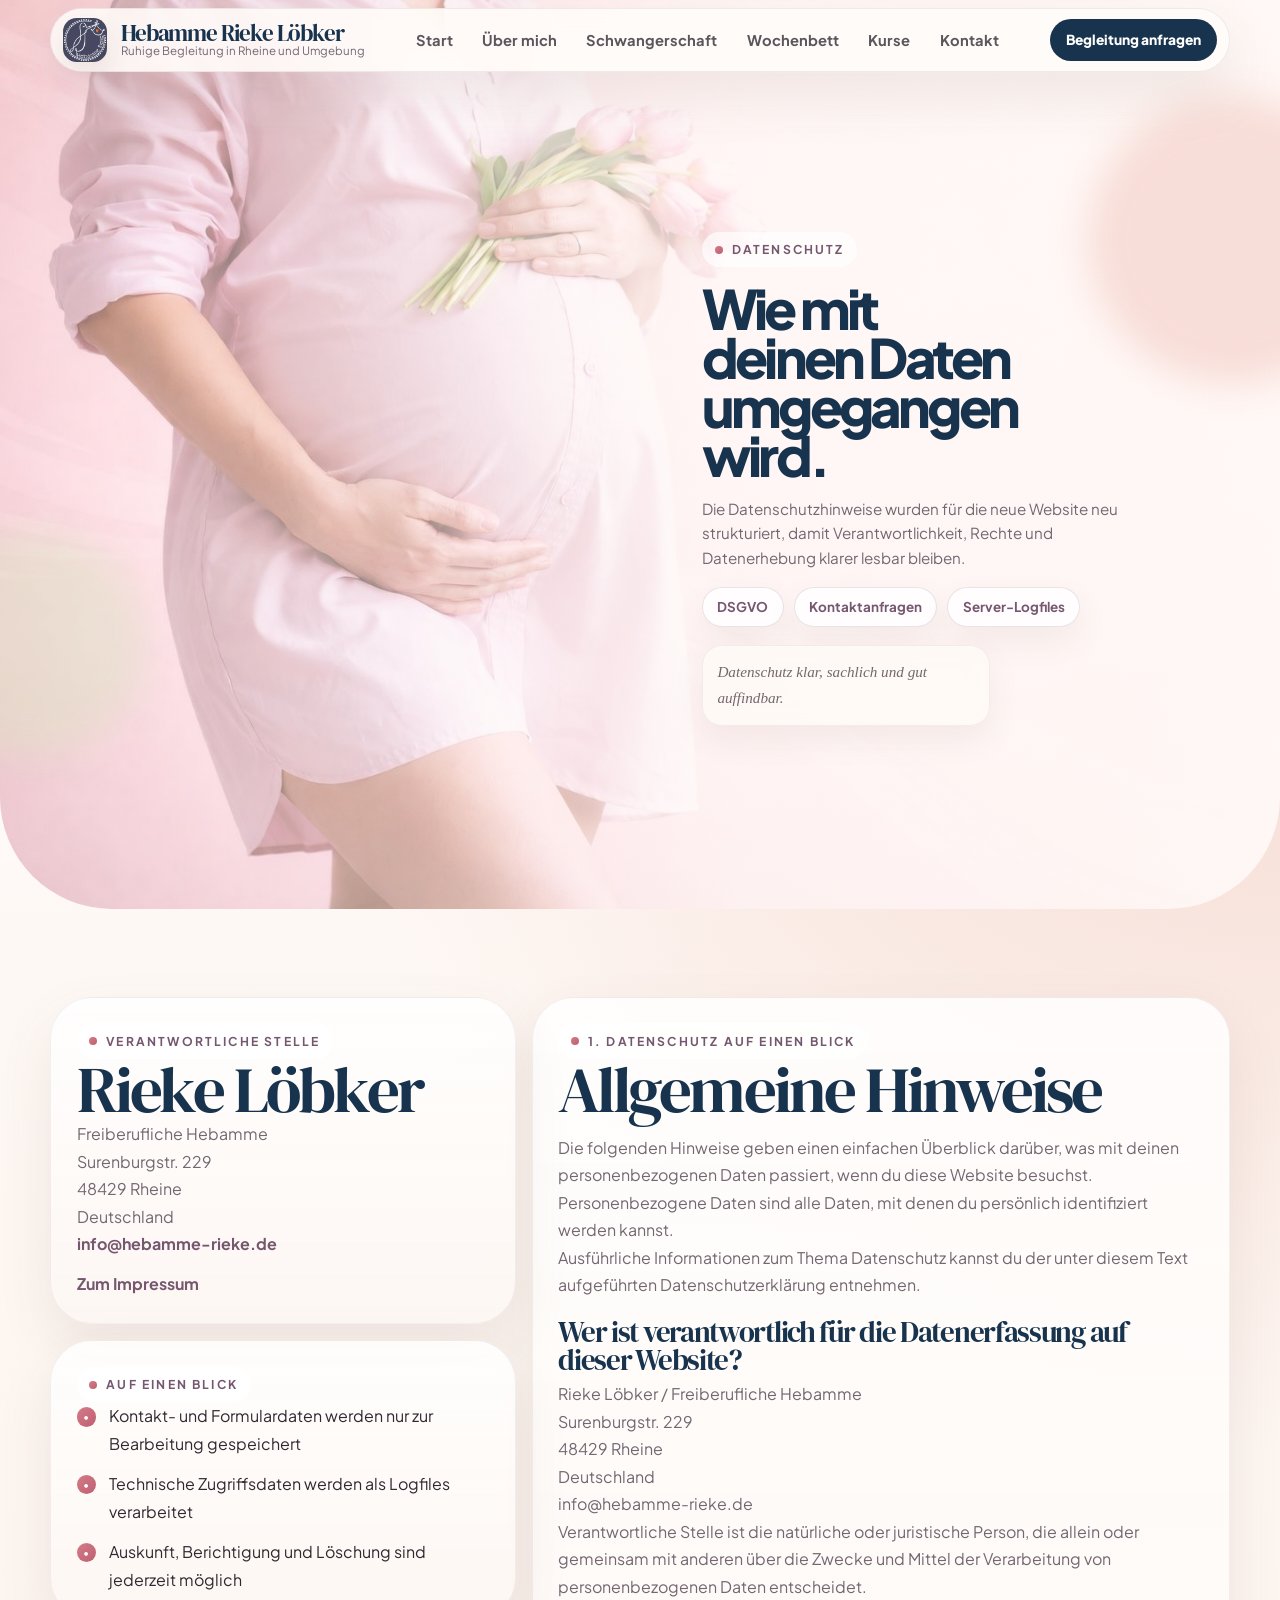
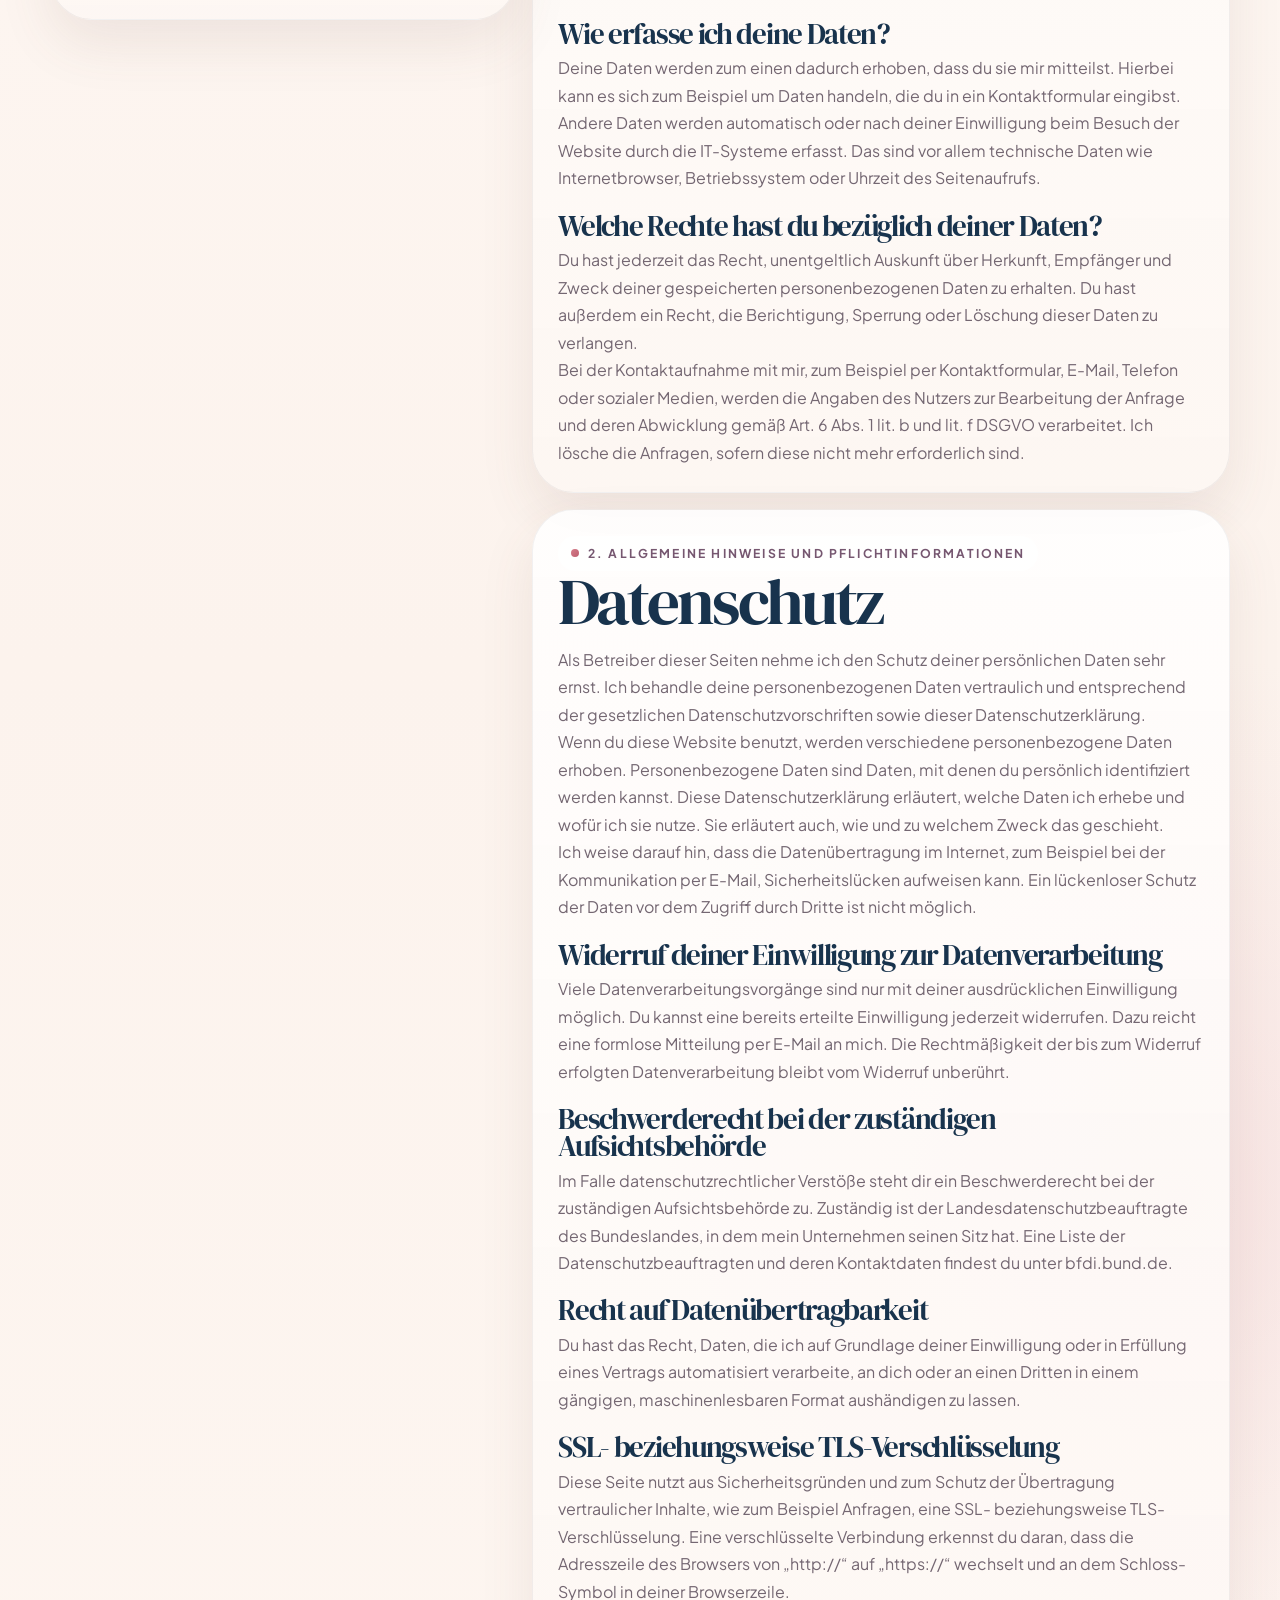
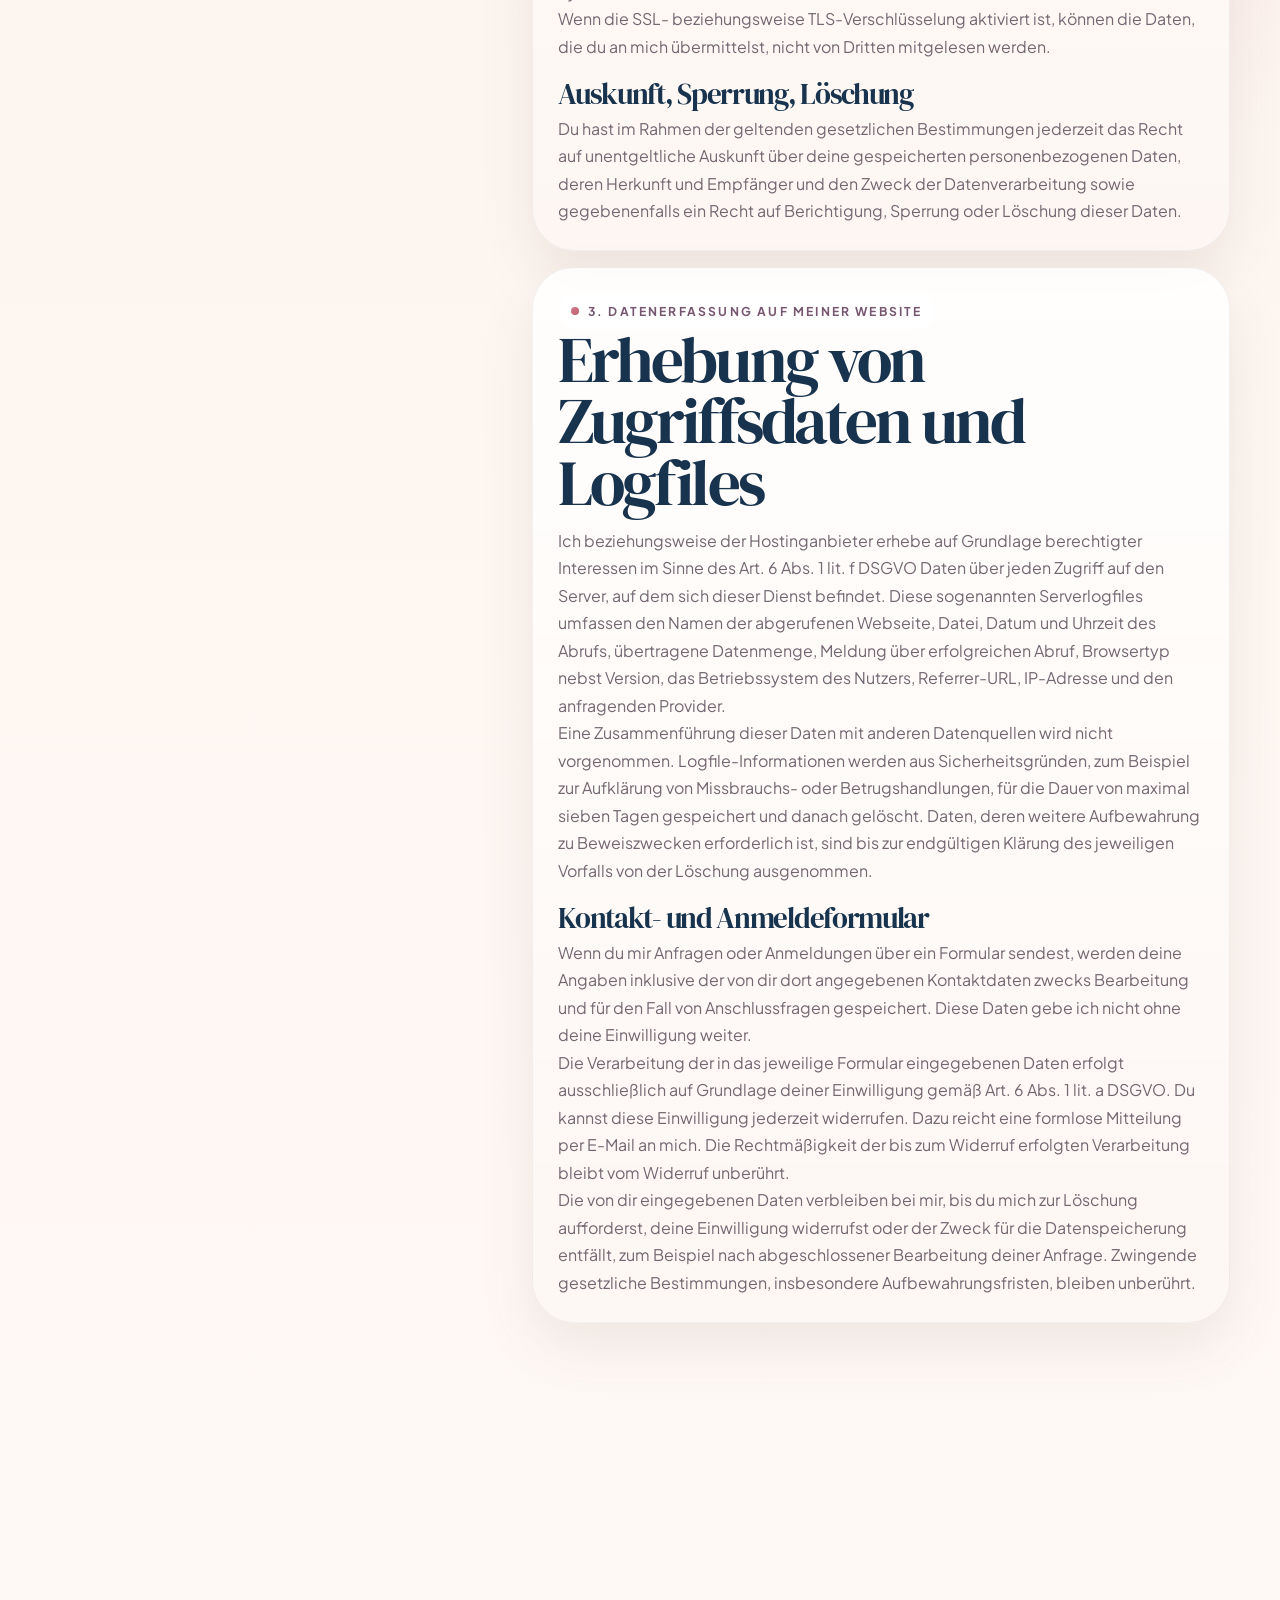
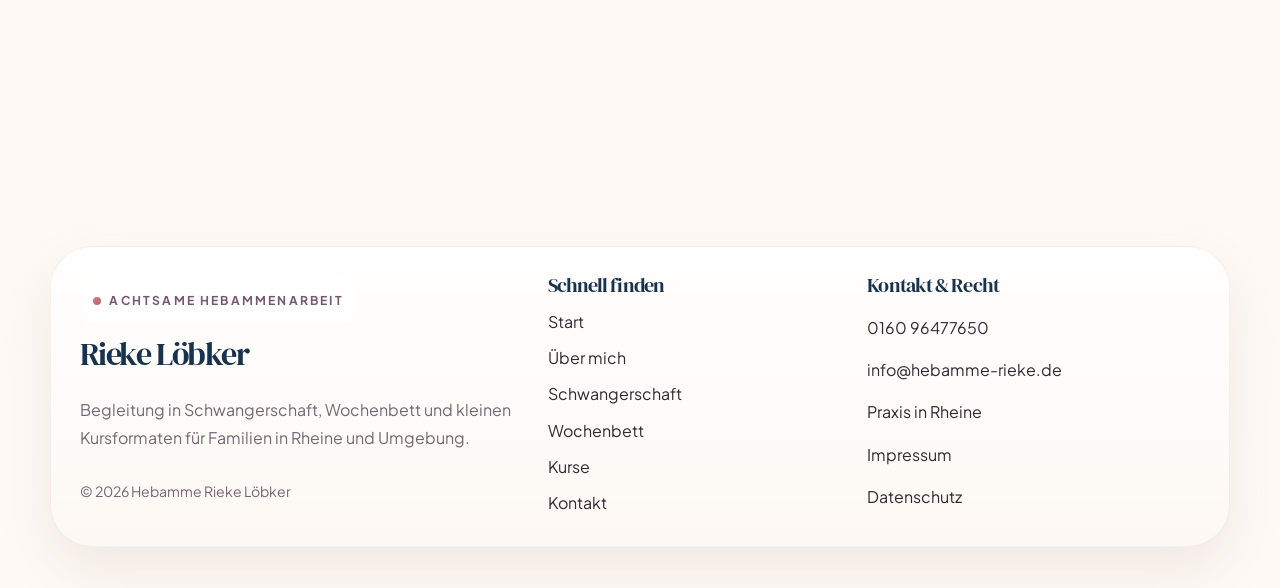
==== commit 7239984b: "Tighten mobile hero copy and banner styling" ====
--- a/datenschutz.html
+++ b/datenschutz.html
@@ -8,7 +8,7 @@
   <meta name="description" content="Datenschutzhinweise von Hebamme Rieke L&ouml;bker zu Websitebesuch, Kontaktaufnahme und Datenverarbeitung.">
   <meta name="theme-color" content="#f7dfd8">
   <link rel="icon" href="assets/img/favicon.png">
-  <link rel="stylesheet" href="assets/css/styles.css?v=39">
+  <link rel="stylesheet" href="assets/css/styles.css?v=46">
  </head>
  <body class="site-shell" data-page="legal">
   <a class="skip-link" href="#content">Zum Inhalt springen</a>
--- a/assets/css/styles.css
+++ b/assets/css/styles.css
@@ -31,6 +31,10 @@
   --radius-sm: 18px;
   --container: 1180px;
   --header-offset: 0px;
+  --banner-hero-image: url("../img/Banner.jpeg");
+  --banner-hero-position: left center;
+  --section-backdrop-one: url("../img/Background1.jpeg");
+  --section-backdrop-two: url("../img/Background2.jpeg");
 }
 
 *,
@@ -209,6 +213,8 @@
     linear-gradient(180deg, rgba(255, 250, 246, 0.9), rgba(249, 240, 232, 0.92));
   border-top: 1px solid rgba(45, 37, 48, 0.04);
   border-bottom: 1px solid rgba(45, 37, 48, 0.04);
+  isolation: isolate;
+  overflow: hidden;
 }
 
 .section--warm {
@@ -217,6 +223,34 @@
     linear-gradient(180deg, rgba(250, 231, 224, 0.88), rgba(255, 250, 246, 0.94));
   border-top: 1px solid rgba(45, 37, 48, 0.04);
   border-bottom: 1px solid rgba(45, 37, 48, 0.04);
+  isolation: isolate;
+  overflow: hidden;
+}
+
+.section--soft::before,
+.section--warm::before {
+  content: "";
+  position: absolute;
+  inset: 0;
+  z-index: -1;
+  pointer-events: none;
+  background-position: center;
+  background-repeat: no-repeat;
+  background-size: cover;
+}
+
+.section--soft::before {
+  opacity: 0.4;
+  background:
+    linear-gradient(180deg, rgba(255, 250, 246, 0.2), rgba(249, 240, 232, 0.14)),
+    var(--section-backdrop-one) center / cover no-repeat;
+}
+
+.section--warm::before {
+  opacity: 0.46;
+  background:
+    linear-gradient(180deg, rgba(250, 231, 224, 0.18), rgba(255, 250, 246, 0.14)),
+    var(--section-backdrop-two) center / cover no-repeat;
 }
 
 .section--compact {
@@ -476,6 +510,7 @@
   position: relative;
   min-height: 100svh;
   padding: calc(var(--header-offset) + 0.45rem) 0 1.9rem;
+  overflow: hidden;
 }
 
 .hero::before,
@@ -485,9 +520,10 @@
   inset: 0;
   z-index: -2;
   background:
-    radial-gradient(circle at 0% 22%, rgba(255, 255, 255, 0.6), transparent 24%),
-    radial-gradient(circle at 100% 8%, rgba(239, 196, 185, 0.7), transparent 22%),
-    linear-gradient(135deg, rgba(248, 221, 214, 0.95), rgba(255, 247, 241, 0.96));
+    linear-gradient(90deg, rgba(255, 247, 243, 0.18) 0%, rgba(255, 247, 243, 0.42) 34%, rgba(255, 248, 245, 0.82) 58%, rgba(255, 249, 246, 0.96) 100%),
+    radial-gradient(circle at 84% 18%, rgba(255, 255, 255, 0.34), transparent 20%),
+    radial-gradient(circle at 100% 4%, rgba(244, 206, 213, 0.34), transparent 24%),
+    var(--banner-hero-image) var(--banner-hero-position) / cover no-repeat;
 }
 
 .hero::before {
@@ -497,35 +533,39 @@
 
 .hero__grid {
   display: grid;
-  grid-template-columns: minmax(360px, 0.94fr) minmax(0, 1.06fr);
-  gap: 3.8rem;
+  grid-template-columns: minmax(0, 1fr);
+  gap: 1rem;
   align-items: center;
+  align-content: center;
+  justify-items: end;
   min-height: calc(100svh - var(--header-offset) - 1.8rem);
 }
 
 .hero__copy {
   display: grid;
   gap: 1.05rem;
-  order: 2;
+  order: initial;
   justify-self: end;
-  max-width: 34rem;
+  width: min(100%, 33rem);
+  max-width: 33rem;
 }
 
 .hero__copy h1 {
-  max-width: 10.8ch;
+  max-width: 7.4ch;
   font-family: "Plus Jakarta Sans", "Segoe UI", sans-serif;
-  font-size: clamp(2.45rem, 4.85vw, 4.4rem);
+  font-size: clamp(2.55rem, 4.4vw, 4.15rem);
   font-weight: 800;
   letter-spacing: -0.07em;
   line-height: 0.9;
   hyphens: manual;
   overflow-wrap: normal;
+  text-wrap: balance;
 }
 
 .hero__copy .lede {
-  max-width: 27rem;
-  font-size: 0.92rem;
-  line-height: 1.55;
+  max-width: 28rem;
+  font-size: 0.95rem;
+  line-height: 1.62;
 }
 
 .hero__copy .display-accent {
@@ -564,29 +604,11 @@
 }
 
 .hero__visual {
-  position: relative;
-  order: 1;
-  padding: 1rem 1.3rem 1.1rem 0;
-}
-
-.hero__visual::before {
-  content: "";
-  position: absolute;
-  inset: 2.2rem 0 0 1rem;
-  border-radius: 4rem 4rem 1.5rem 4rem;
-  background:
-    radial-gradient(circle at 80% 18%, rgba(255, 255, 255, 0.44), transparent 18%),
-    linear-gradient(180deg, rgba(249, 208, 215, 0.9), rgba(244, 230, 223, 0.64));
-  z-index: -2;
+  display: none;
 }
 
 .hero__marks {
-  position: absolute;
-  right: 0.2rem;
-  top: 50%;
-  display: grid;
-  gap: 0.7rem;
-  transform: translateY(-50%);
+  display: none;
 }
 
 .hero__marks span {
@@ -1267,61 +1289,55 @@
 .page-hero {
   position: relative;
   min-height: 100svh;
-  padding: calc(var(--header-offset) + 0.3rem) 0 1rem;
+  padding: calc(var(--header-offset) + 0.45rem) 0 1.9rem;
+  overflow: hidden;
 }
 
 .page-hero::before {
-  border-bottom-left-radius: 6rem;
-  border-bottom-right-radius: 6rem;
+  border-bottom-left-radius: 7rem;
+  border-bottom-right-radius: 7rem;
 }
 
 .page-hero__grid {
   display: grid;
-  grid-template-columns: minmax(320px, 0.92fr) minmax(0, 1.08fr);
-  gap: 2.35rem;
+  grid-template-columns: minmax(0, 1fr);
+  gap: 1rem;
   align-items: center;
-  min-height: calc(100svh - var(--header-offset) - 1.3rem);
+  align-content: center;
+  justify-items: end;
+  min-height: calc(100svh - var(--header-offset) - 1.8rem);
 }
 
 .page-hero__copy {
   display: grid;
-  gap: 0.85rem;
-  order: 2;
+  gap: 1.05rem;
+  order: initial;
   justify-self: end;
-  max-width: 38rem;
-  padding-left: 1rem;
+  width: min(100%, 33rem);
+  max-width: 33rem;
+  padding-left: 0;
 }
 
 .page-hero__copy h1 {
-  max-width: 8.4ch;
+  max-width: 8.2ch;
   font-family: "Plus Jakarta Sans", "Segoe UI", sans-serif;
-  font-size: clamp(2.85rem, 5vw, 5rem);
+  font-size: clamp(2.5rem, 4.25vw, 4.1rem);
   font-weight: 800;
   letter-spacing: -0.07em;
-  line-height: 0.88;
+  line-height: 0.9;
+  text-wrap: balance;
 }
 
 .page-hero__visual {
-  position: relative;
-  order: 1;
-  padding-right: 1.1rem;
-}
-
-.page-hero__visual::before {
-  content: "";
-  position: absolute;
-  inset: 1.2rem 0 0 auto;
-  width: min(25vw, 18rem);
-  border-radius: 2.4rem;
-  background: linear-gradient(180deg, rgba(249, 208, 215, 0.9), rgba(247, 234, 228, 0.32));
-  z-index: -1;
+  display: flex;
+  width: min(100%, 33rem);
+  max-width: 33rem;
+  justify-self: end;
+  justify-content: flex-start;
 }
 
 .page-hero__frame {
-  aspect-ratio: 1.08 / 0.9;
-  overflow: hidden;
-  border: 10px solid rgba(255, 255, 255, 0.26);
-  border-radius: 34px 34px 16px 34px;
+  display: none;
 }
 
 .page-hero__frame img {
@@ -1332,19 +1348,26 @@
 }
 
 .page-hero__note {
-  position: absolute;
-  right: 0.2rem;
-  bottom: 0.55rem;
-  max-width: 14rem;
+  position: static;
+  display: inline-flex;
+  max-width: 18rem;
+  margin-top: 0.15rem;
   padding: 0.82rem 0.9rem;
   border-radius: 1.25rem;
   border: 1px solid rgba(45, 37, 48, 0.06);
-  background: rgba(255, 250, 246, 0.9);
+  background: rgba(255, 250, 246, 0.82);
   color: var(--muted);
   font-family: "Cormorant Garamond", Georgia, serif;
   font-size: 0.95rem;
   font-style: italic;
   box-shadow: var(--shadow-sm);
+  backdrop-filter: blur(10px);
+}
+
+.page-hero__copy .lede {
+  max-width: 28rem;
+  font-size: 0.95rem;
+  line-height: 1.62;
 }
 
 .timeline {
@@ -1747,12 +1770,12 @@
 
 @media (max-width: 1400px) and (min-width: 961px) {
   .hero__grid {
-    gap: 3.2rem;
+    gap: 0.9rem;
   }
 
   .hero__copy h1 {
-    max-width: 11.2ch;
-    font-size: clamp(2.2rem, 4.4vw, 3.95rem);
+    max-width: 7.8ch;
+    font-size: clamp(2.35rem, 4vw, 3.75rem);
   }
 }
 
@@ -1767,36 +1790,38 @@
 
   .hero,
   .page-hero {
-    min-height: auto;
+    min-height: 100svh;
     padding-top: calc(var(--header-offset) + 0.5rem);
+    padding-bottom: 1.4rem;
   }
 
   .hero::before,
   .page-hero::before {
-    height: 28rem;
+    --banner-hero-position: 16% 10%;
+    inset: 0;
+    height: auto;
     border-bottom-left-radius: 3rem;
     border-bottom-right-radius: 3rem;
-  }
-
-  .hero__grid {
-    gap: 1.8rem;
+    background:
+      linear-gradient(180deg, rgba(255, 249, 246, 0.18) 0%, rgba(255, 249, 246, 0.32) 18%, rgba(255, 249, 246, 0.64) 48%, rgba(255, 249, 246, 0.92) 100%),
+      radial-gradient(circle at 84% 12%, rgba(255, 255, 255, 0.22), transparent 20%),
+      var(--banner-hero-image) var(--banner-hero-position) / auto 122% no-repeat;
+  }
+
+  .hero__grid,
+  .page-hero__grid {
+    gap: 1.5rem;
     min-height: 0;
+    justify-items: stretch;
   }
 
   .hero__copy,
   .page-hero__copy {
     order: initial;
     justify-self: start;
+    width: 100%;
+    max-width: 100%;
     padding-left: 0;
-  }
-
-  .hero__visual {
-    order: initial;
-    padding: 0 0 0.75rem;
-  }
-
-  .hero__visual::before {
-    inset: 1rem 0 0;
   }
 
   .hero__marks {
@@ -1814,20 +1839,16 @@
     transform: none;
   }
 
-  .page-hero__grid {
-    gap: 1.6rem;
-    min-height: 0;
+  .page-hero__note {
+    max-width: 100%;
+    margin-top: 0.25rem;
+    justify-self: start;
   }
 
   .page-hero__visual {
-    order: initial;
-    padding: 0;
-  }
-
-  .page-hero__note {
-    position: static;
+    width: 100%;
     max-width: 100%;
-    margin-top: 1rem;
+    justify-self: start;
   }
 
   .site-header__bar {
@@ -1960,6 +1981,36 @@
 
   .section {
     padding: 3.35rem 0;
+  }
+
+  .hero,
+  .page-hero {
+    padding-top: calc(var(--header-offset) + 1.15rem);
+    padding-bottom: 1.8rem;
+  }
+
+  .hero__grid,
+  .page-hero__grid {
+    min-height: calc(100svh - var(--header-offset) - 5.2rem);
+    align-content: center;
+  }
+
+  .hero::before,
+  .page-hero::before {
+    --banner-hero-position: 12% 8%;
+    background:
+      linear-gradient(180deg, rgba(255, 249, 246, 0.16) 0%, rgba(255, 249, 246, 0.28) 16%, rgba(255, 249, 246, 0.62) 48%, rgba(255, 249, 246, 0.92) 100%),
+      radial-gradient(circle at 82% 12%, rgba(255, 255, 255, 0.2), transparent 18%),
+      var(--banner-hero-image) var(--banner-hero-position) / auto 132% no-repeat;
+  }
+
+  .hero .eyebrow,
+  .page-hero .eyebrow {
+    display: none;
+  }
+
+  .page-hero__note {
+    display: none;
   }
 
   .hero__copy h1,
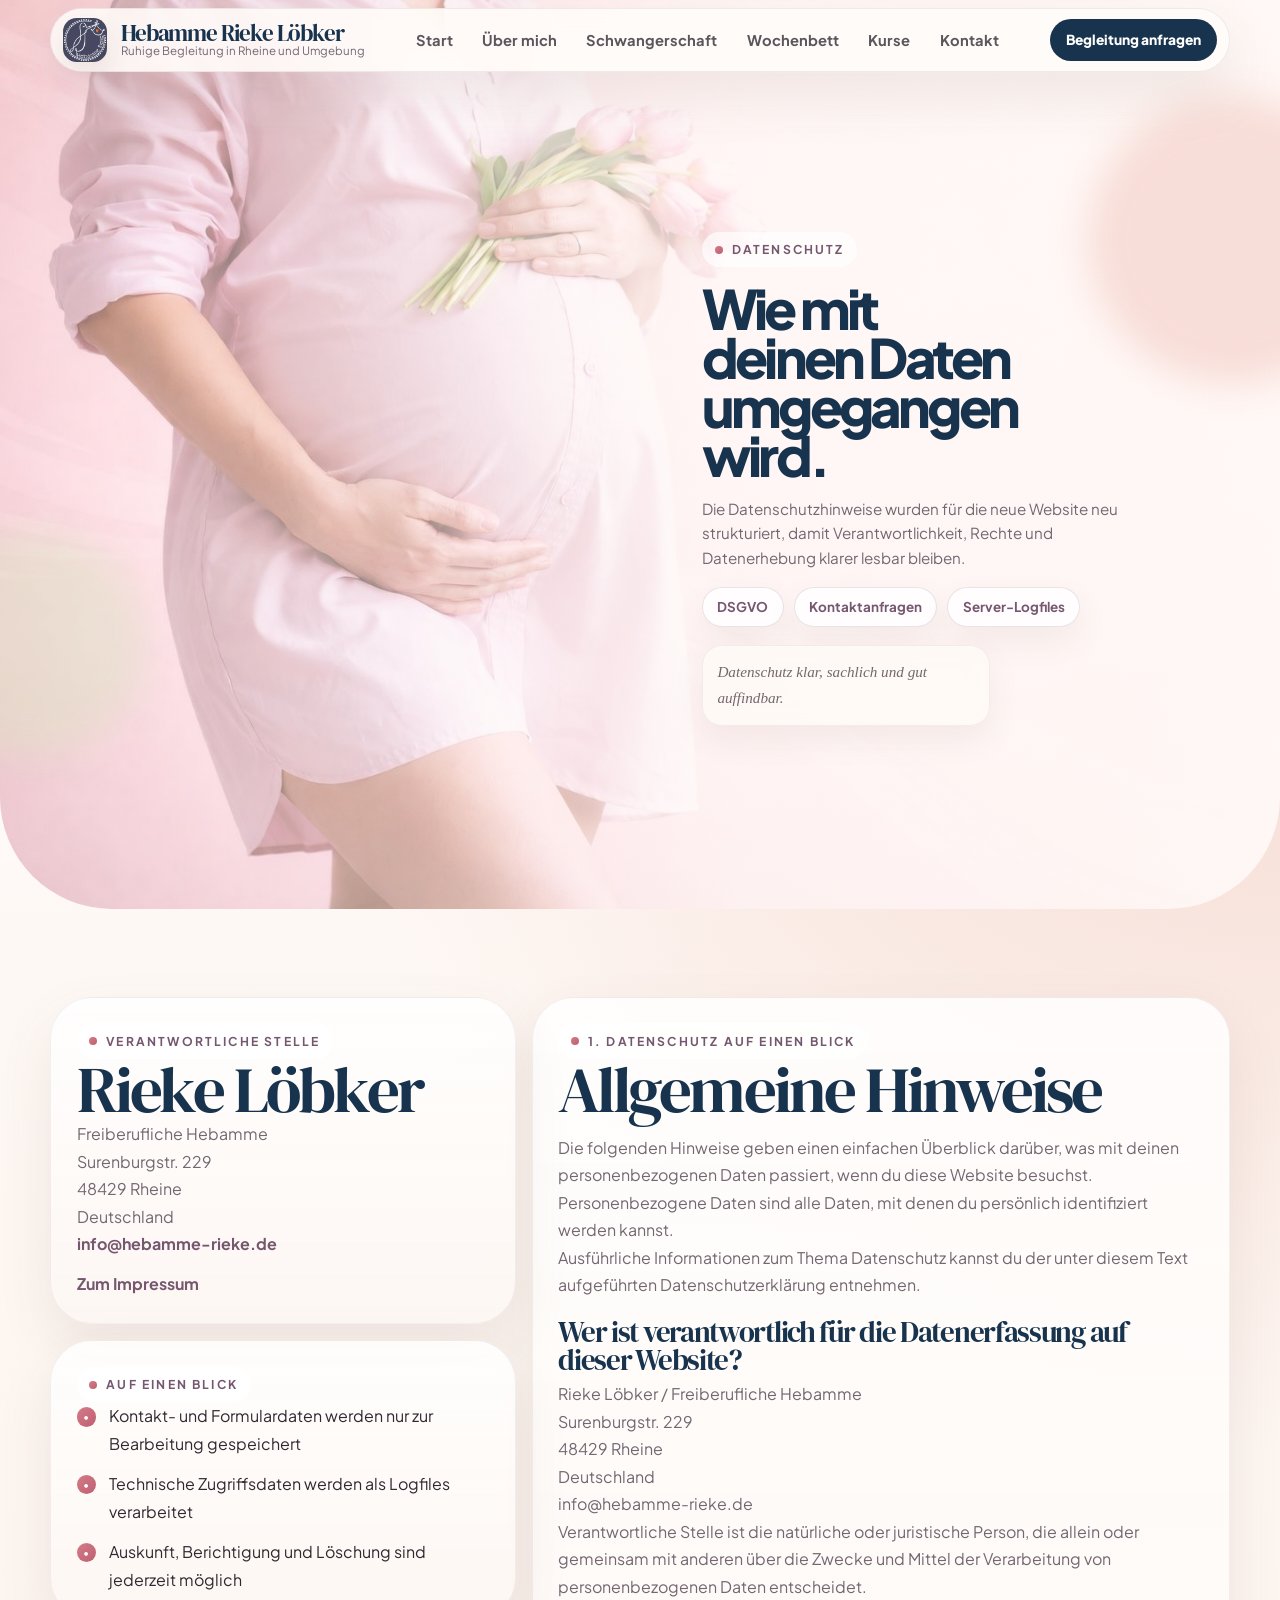
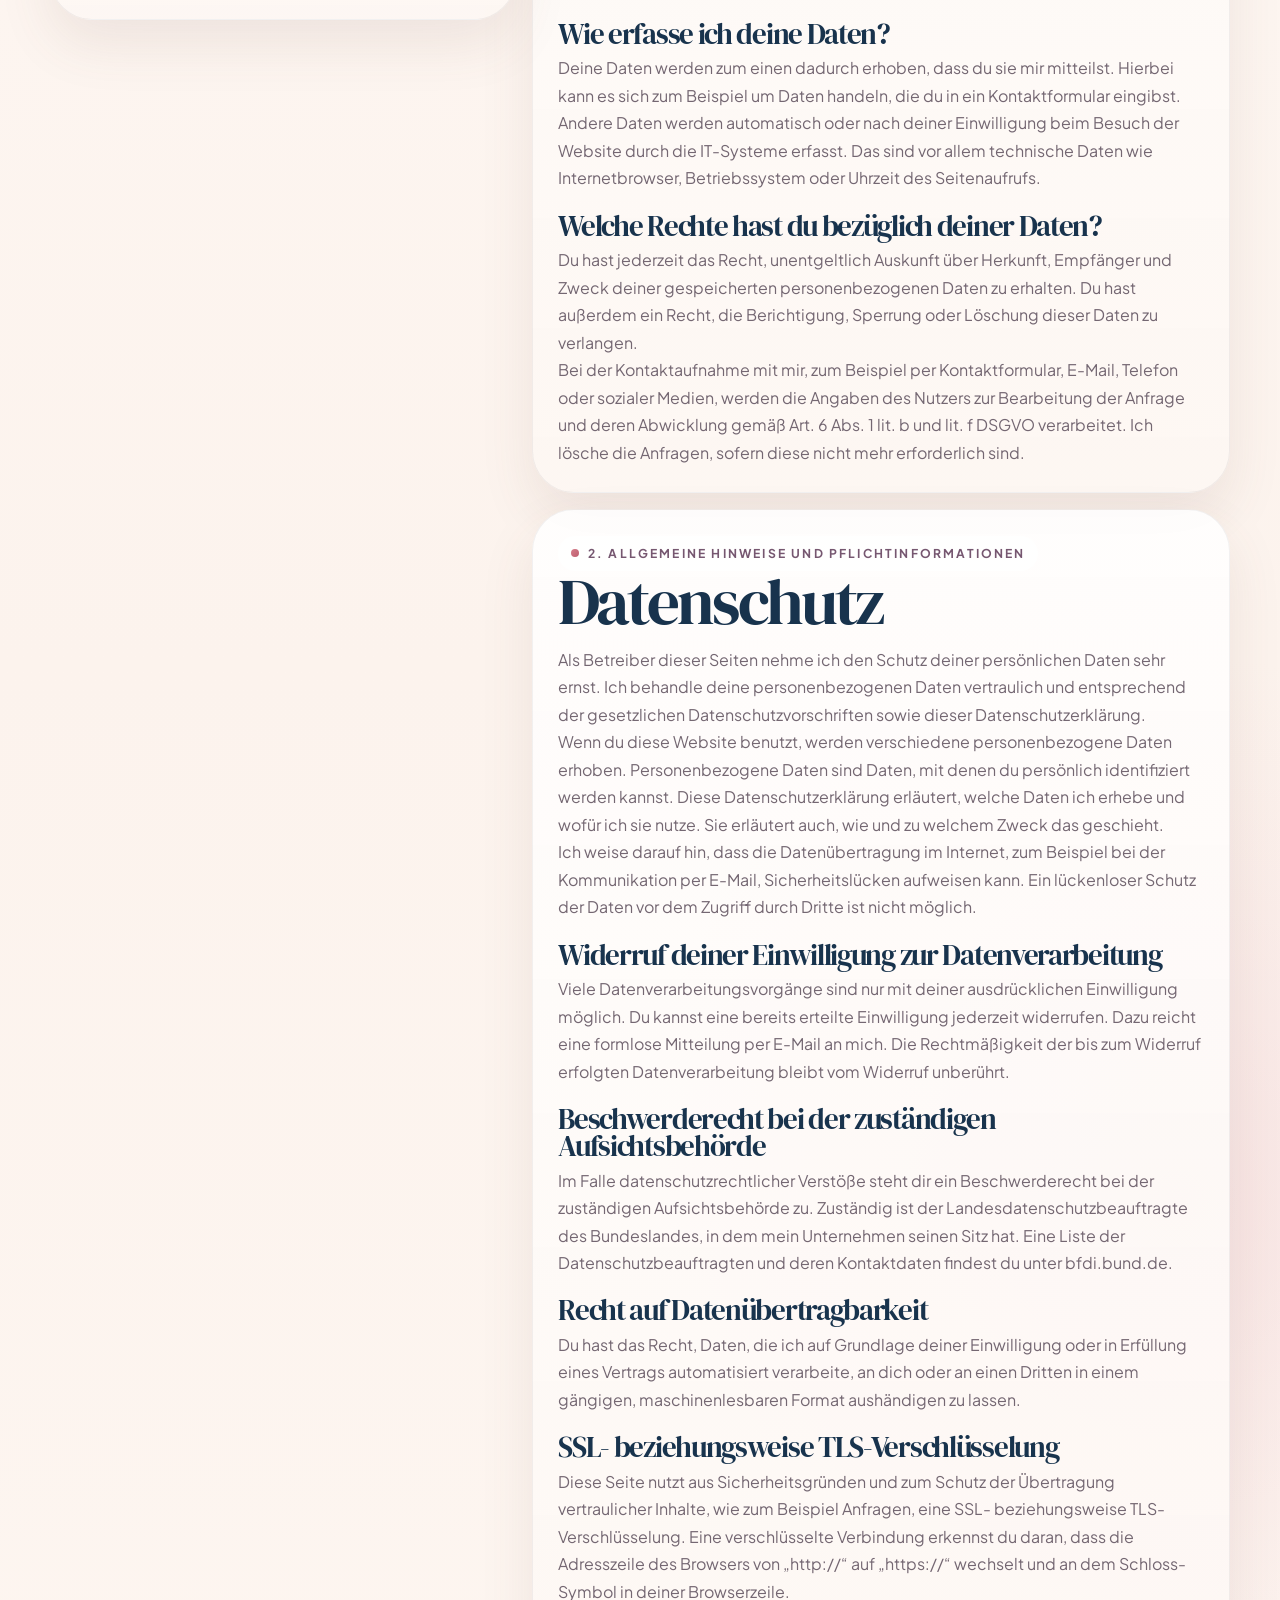
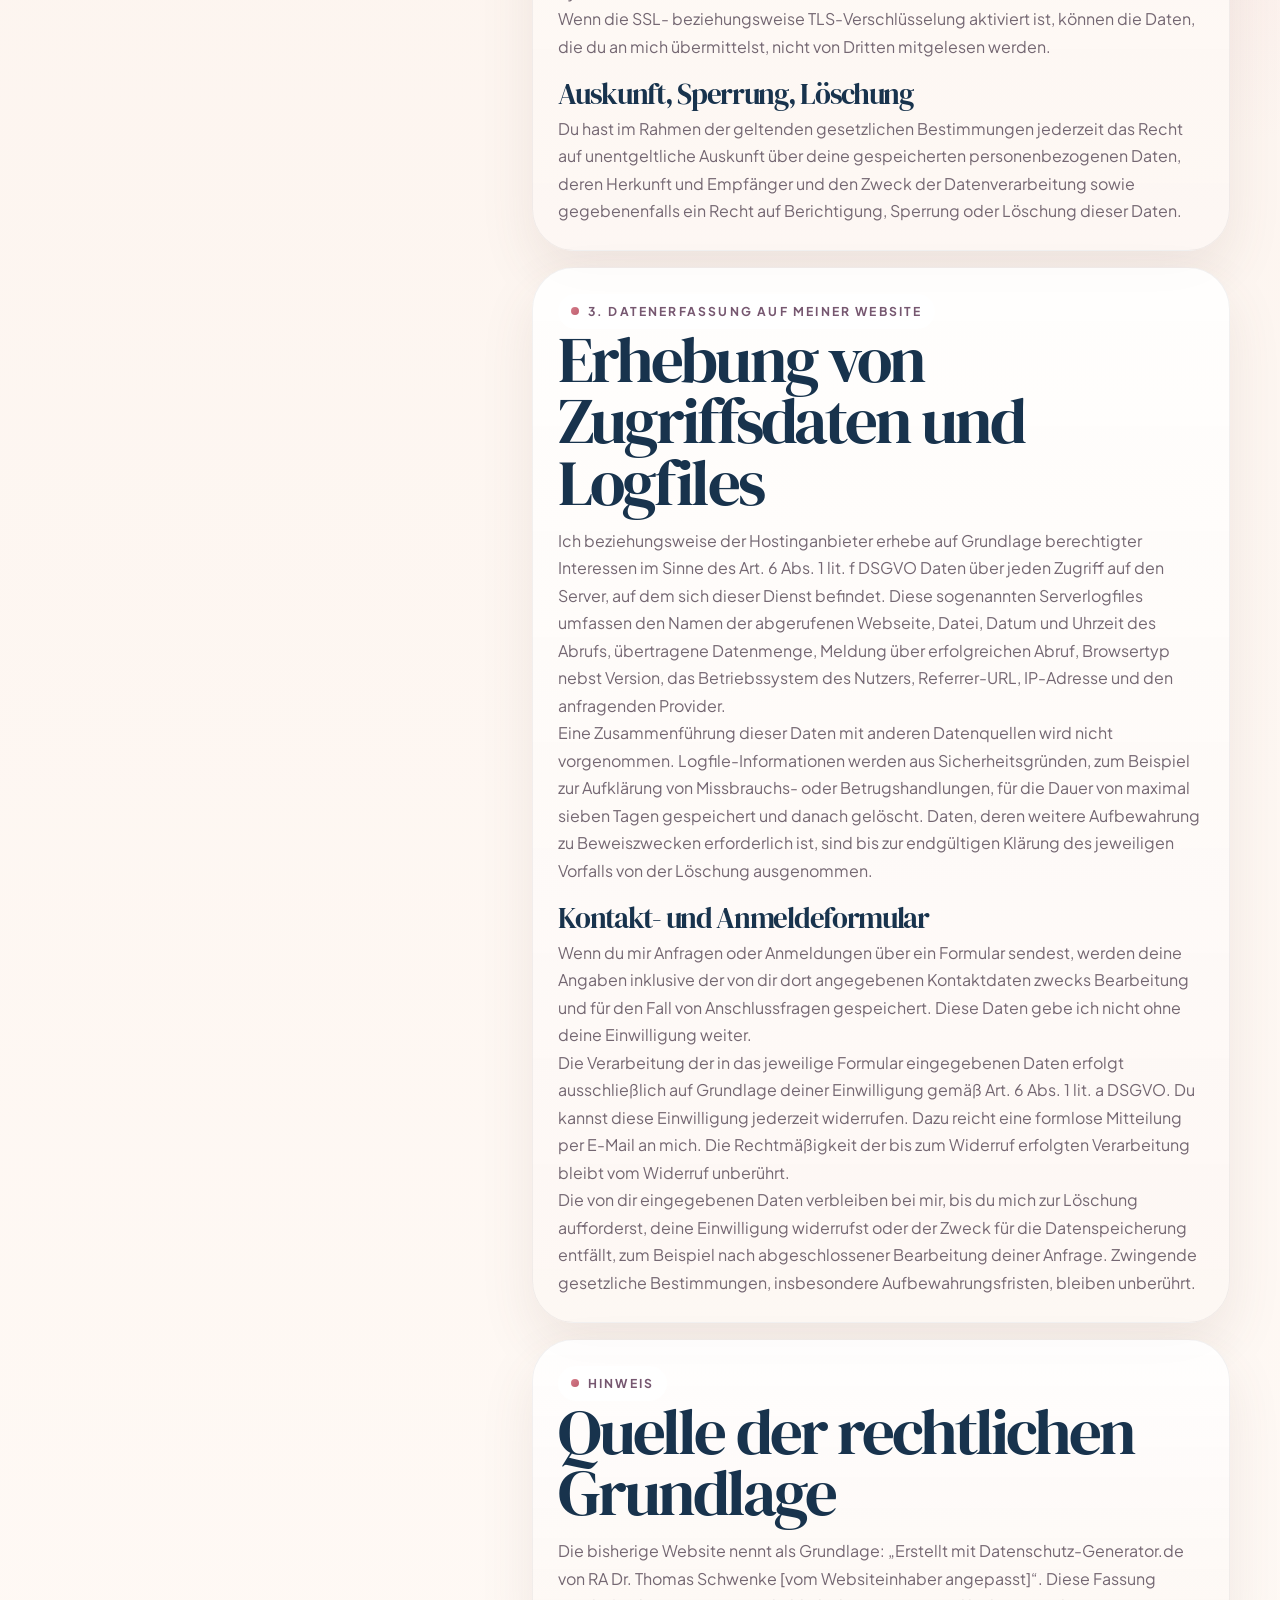
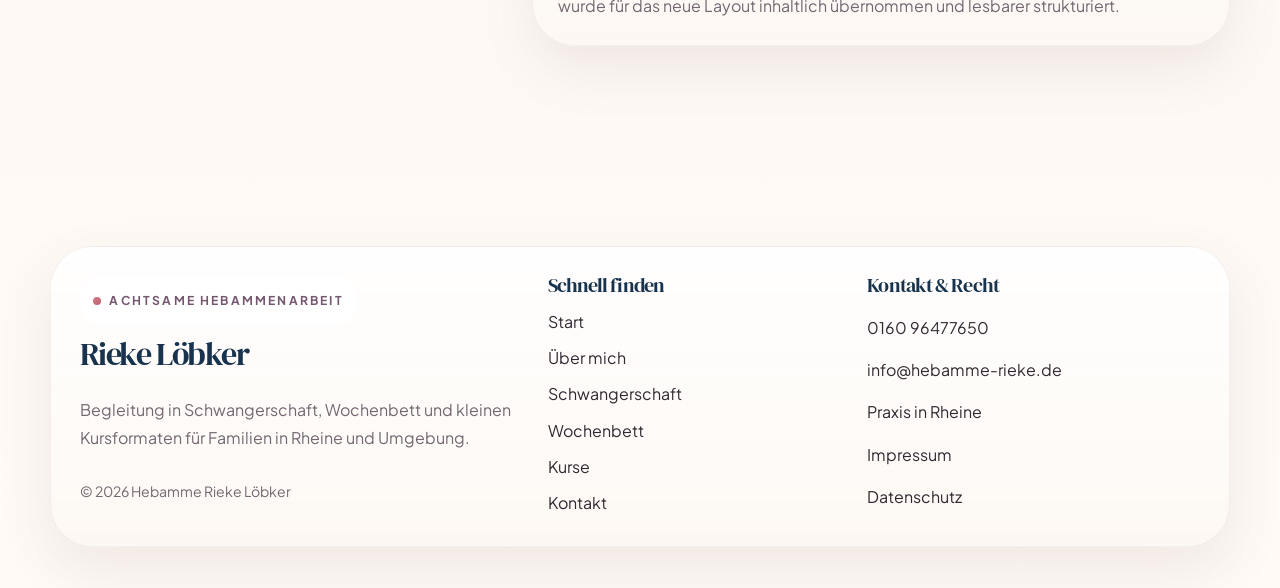
==== commit 07a13a2a: "Add portrait to homepage experience section" ====
--- a/datenschutz.html
+++ b/datenschutz.html
@@ -8,7 +8,7 @@
   <meta name="description" content="Datenschutzhinweise von Hebamme Rieke L&ouml;bker zu Websitebesuch, Kontaktaufnahme und Datenverarbeitung.">
   <meta name="theme-color" content="#f7dfd8">
   <link rel="icon" href="assets/img/favicon.png">
-  <link rel="stylesheet" href="assets/css/styles.css?v=46">
+  <link rel="stylesheet" href="assets/css/styles.css?v=47">
  </head>
  <body class="site-shell" data-page="legal">
   <a class="skip-link" href="#content">Zum Inhalt springen</a>
--- a/assets/css/styles.css
+++ b/assets/css/styles.css
@@ -767,6 +767,24 @@
   max-width: none;
 }
 
+.experience-band__portrait {
+  width: min(100%, 18rem);
+  margin-top: 0.55rem;
+  overflow: hidden;
+  border: 10px solid rgba(255, 255, 255, 0.3);
+  border-radius: 2.2rem 2.2rem 1rem 2.2rem;
+  box-shadow: var(--shadow-lg);
+  background: rgba(255, 250, 246, 0.72);
+}
+
+.experience-band__portrait img {
+  display: block;
+  width: 100%;
+  aspect-ratio: 1 / 1;
+  object-fit: cover;
+  object-position: center top;
+}
+
 .focus-board {
   display: grid;
   grid-template-columns: minmax(0, 1.02fr) minmax(340px, 0.88fr);
@@ -1941,6 +1959,10 @@
     padding-top: 0;
   }
 
+  .experience-band__portrait {
+    width: min(100%, 15rem);
+  }
+
   .visual-stack__main {
     min-height: 19rem;
   }
@@ -2024,6 +2046,13 @@
   .focus-board__copy h2 {
     max-width: 100%;
     font-size: clamp(2.45rem, 11vw, 3.6rem);
+  }
+
+  .experience-band__portrait {
+    width: min(100%, 12.5rem);
+    margin-top: 0.35rem;
+    border-width: 8px;
+    border-radius: 1.8rem 1.8rem 0.95rem 1.8rem;
   }
 
   .meter__head {
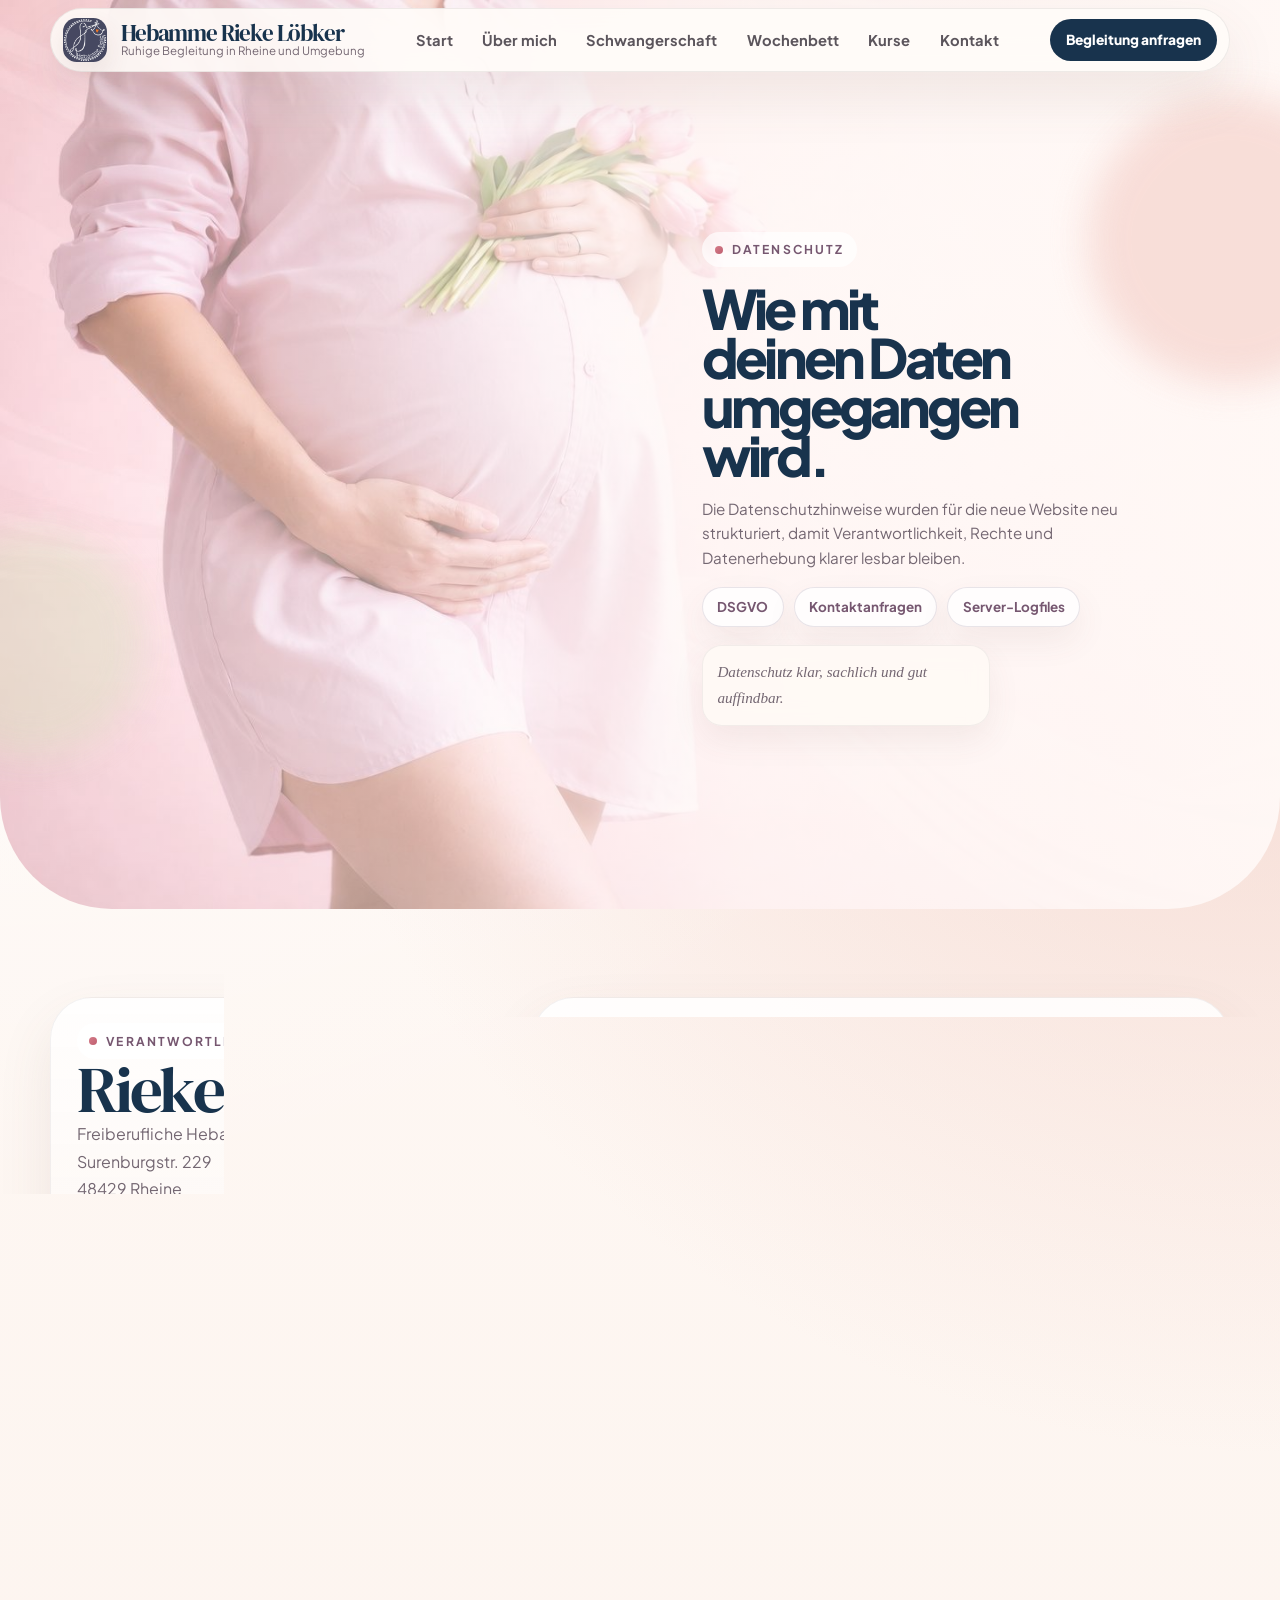
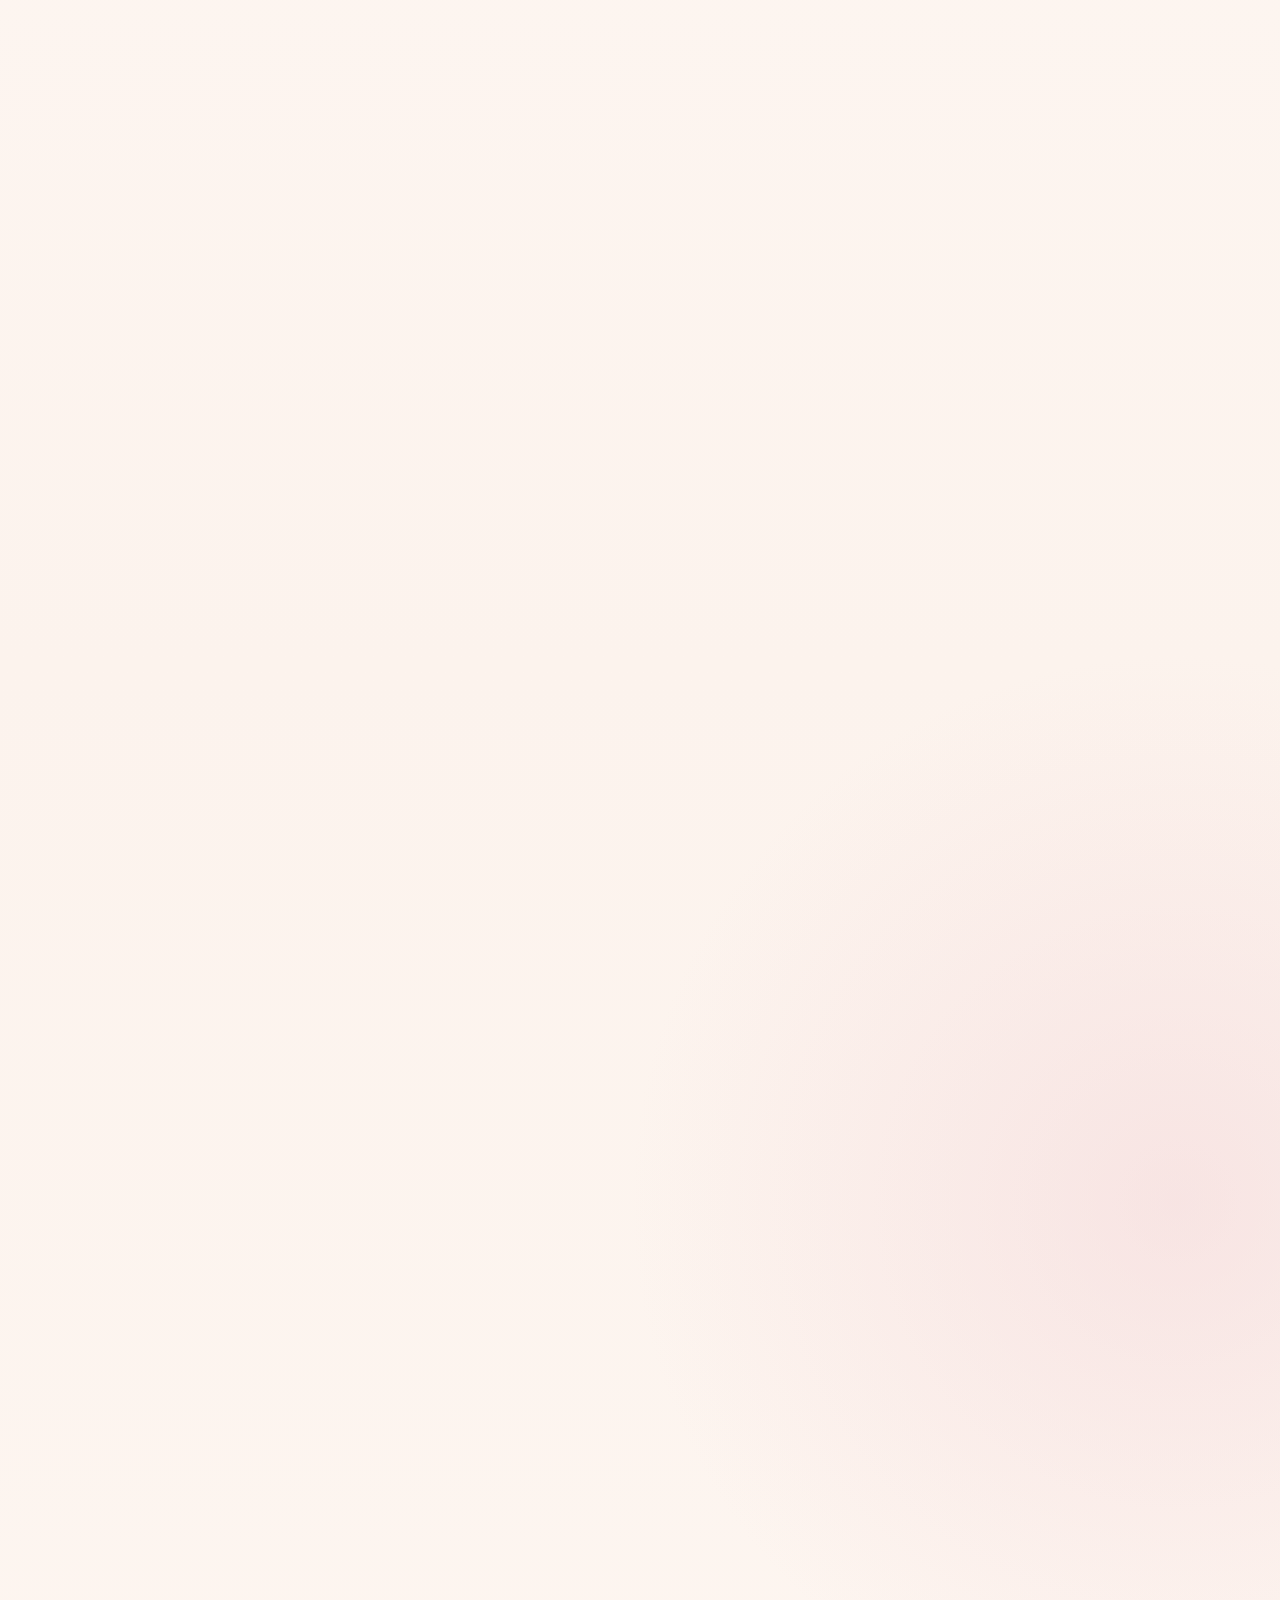
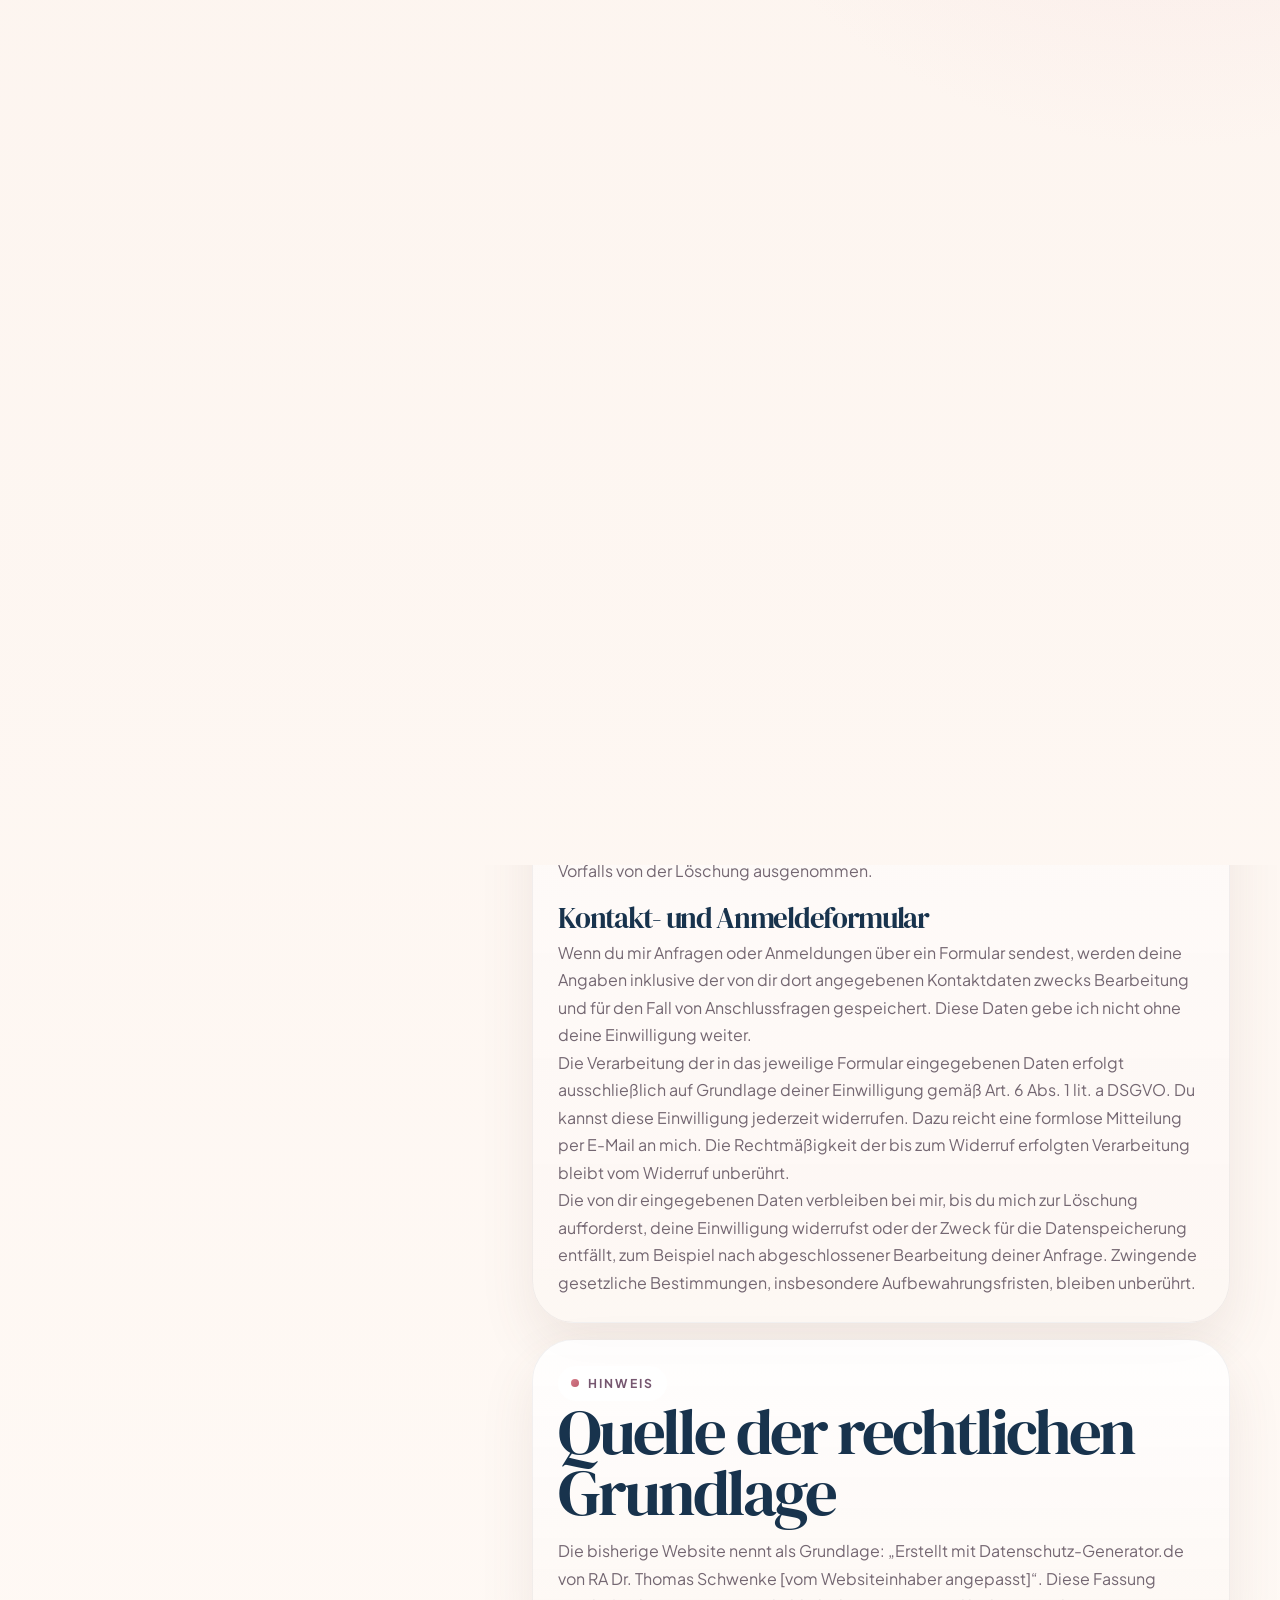
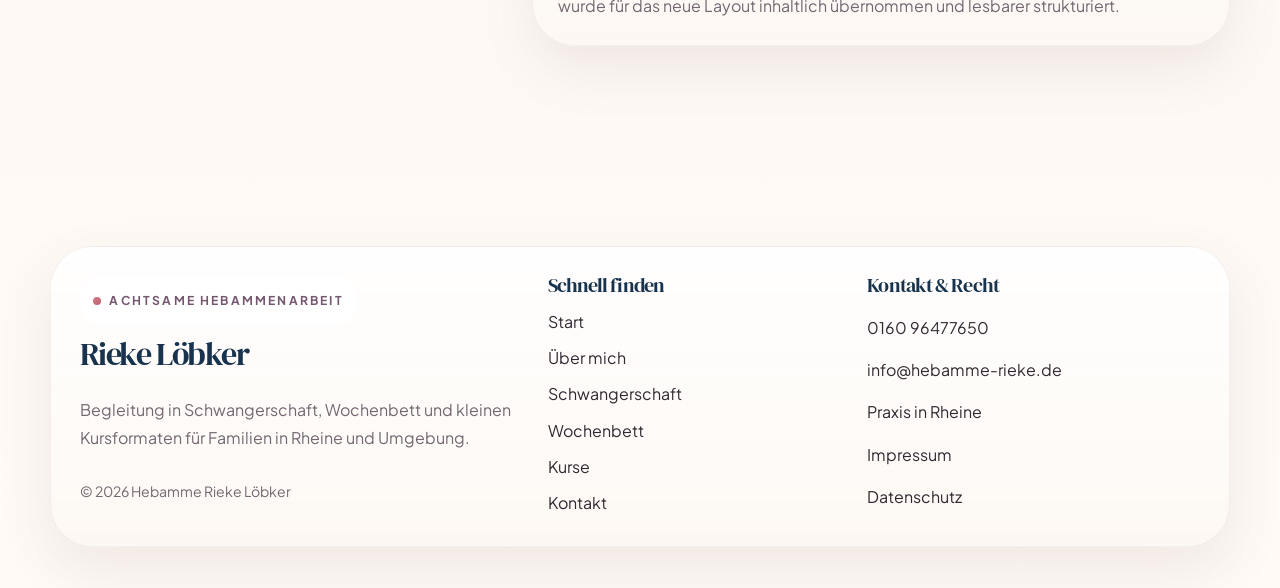
==== commit 5724f9e5: "Fix testimonial cards on mobile" ====
--- a/datenschutz.html
+++ b/datenschutz.html
@@ -8,7 +8,7 @@
   <meta name="description" content="Datenschutzhinweise von Hebamme Rieke L&ouml;bker zu Websitebesuch, Kontaktaufnahme und Datenverarbeitung.">
   <meta name="theme-color" content="#f7dfd8">
   <link rel="icon" href="assets/img/favicon.png">
-  <link rel="stylesheet" href="assets/css/styles.css?v=47">
+  <link rel="stylesheet" href="assets/css/styles.css?v=48">
  </head>
  <body class="site-shell" data-page="legal">
   <a class="skip-link" href="#content">Zum Inhalt springen</a>
--- a/assets/css/styles.css
+++ b/assets/css/styles.css
@@ -1239,6 +1239,9 @@
   font-family: "DM Serif Display", Georgia, serif;
   font-size: 1.85rem;
   line-height: 1.12;
+  hyphens: auto;
+  overflow-wrap: anywhere;
+  text-wrap: balance;
 }
 
 .quote-card__meta {
@@ -1250,8 +1253,31 @@
 .quote-card__badge {
   width: 2.4rem;
   height: 2.4rem;
+  overflow: hidden;
+  flex: 0 0 2.4rem;
   border-radius: 999px;
+  border: 2px solid rgba(255, 255, 255, 0.82);
+  box-shadow: var(--shadow-sm);
   background: linear-gradient(135deg, rgba(216, 139, 151, 0.95), rgba(111, 94, 127, 0.72));
+}
+
+.quote-card__badge img {
+  display: block;
+  width: 100%;
+  height: 100%;
+  object-fit: cover;
+}
+
+.quote-card__meta strong {
+  display: block;
+  color: var(--ink);
+  line-height: 1.1;
+}
+
+.quote-card__meta p {
+  margin: 0.28rem 0 0;
+  color: var(--muted);
+  line-height: 1.2;
 }
 
 .cta-panel {
@@ -2096,6 +2122,31 @@
     width: 100%;
   }
 
+  .quote-card {
+    gap: 0.85rem;
+  }
+
+  .quote-card blockquote {
+    font-size: clamp(1.1rem, 7.8vw, 1.5rem);
+    line-height: 1.08;
+    letter-spacing: -0.02em;
+  }
+
+  .quote-card__stars {
+    font-size: 0.82rem;
+    letter-spacing: 0.12em;
+  }
+
+  .quote-card__meta {
+    gap: 0.7rem;
+  }
+
+  .quote-card__badge {
+    width: 2.8rem;
+    height: 2.8rem;
+    flex-basis: 2.8rem;
+  }
+
   .hero__actions,
   .cta-panel__actions,
   .form-actions {
